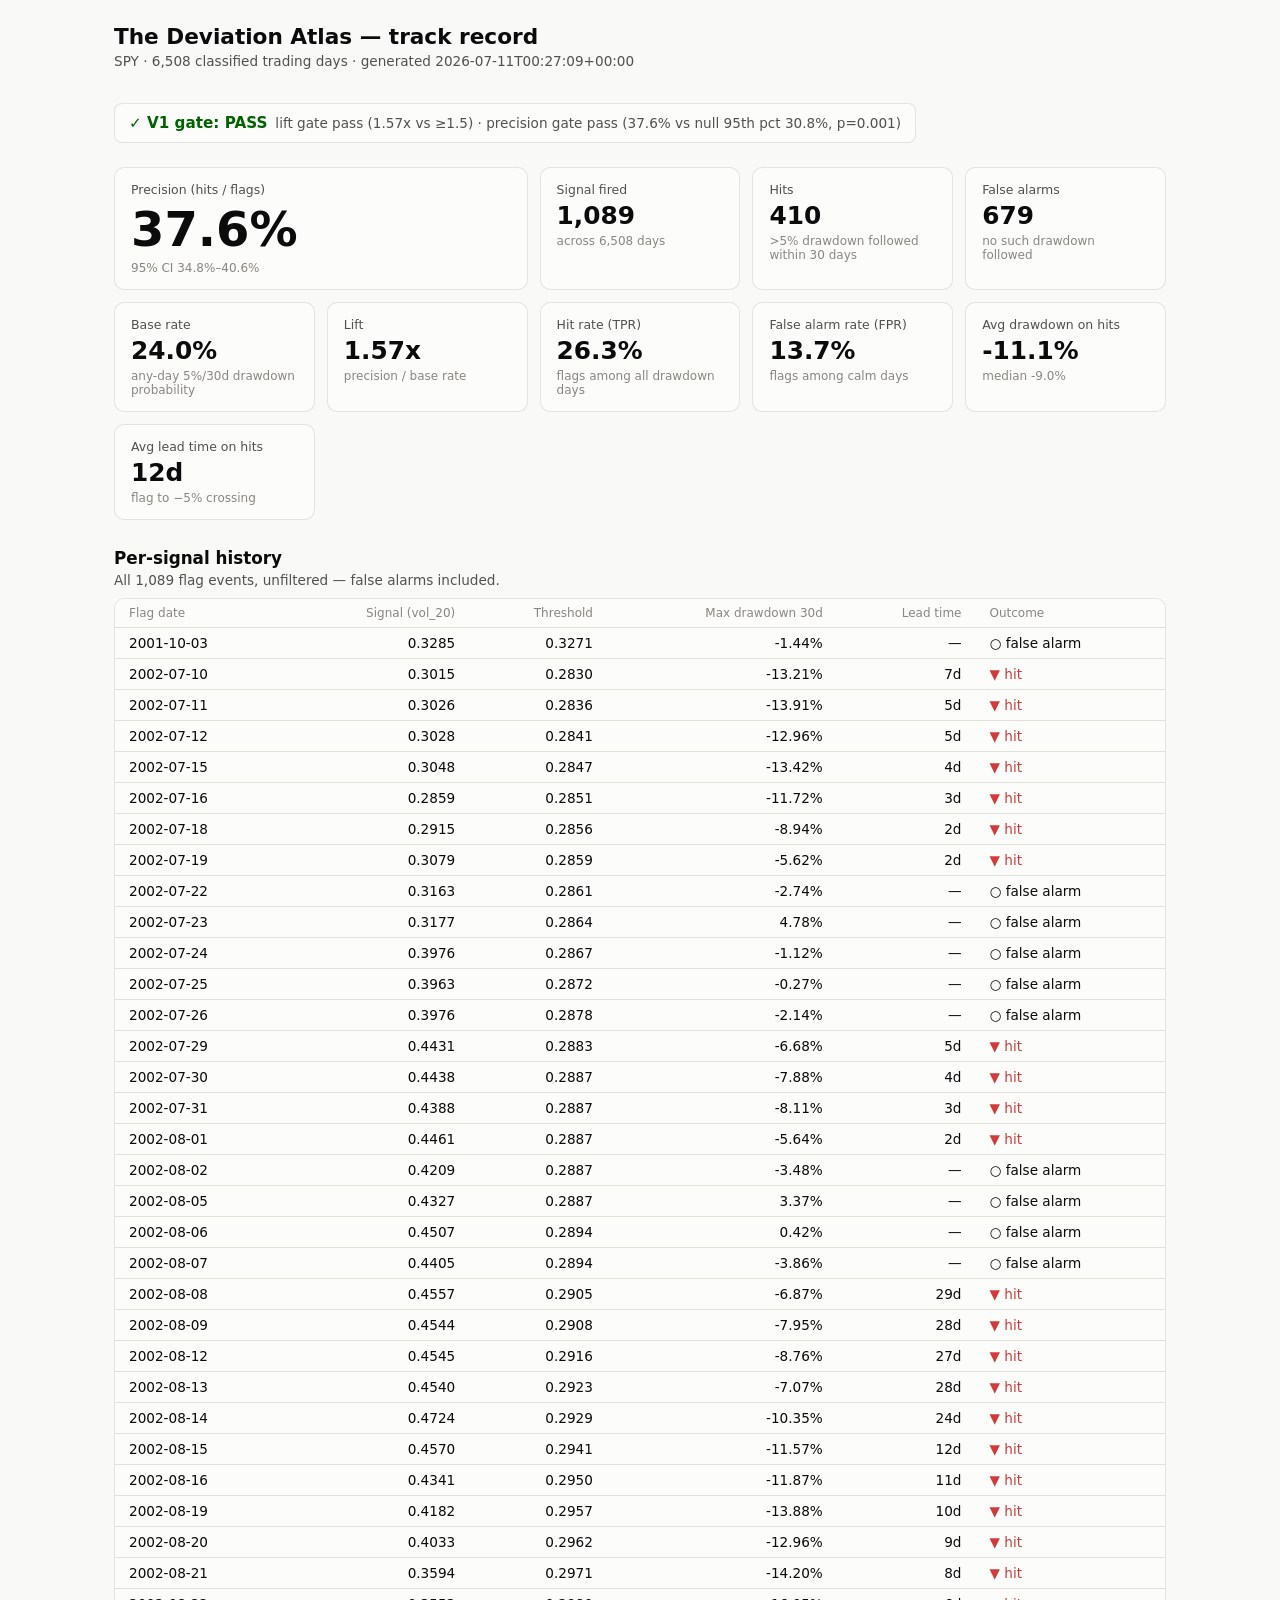
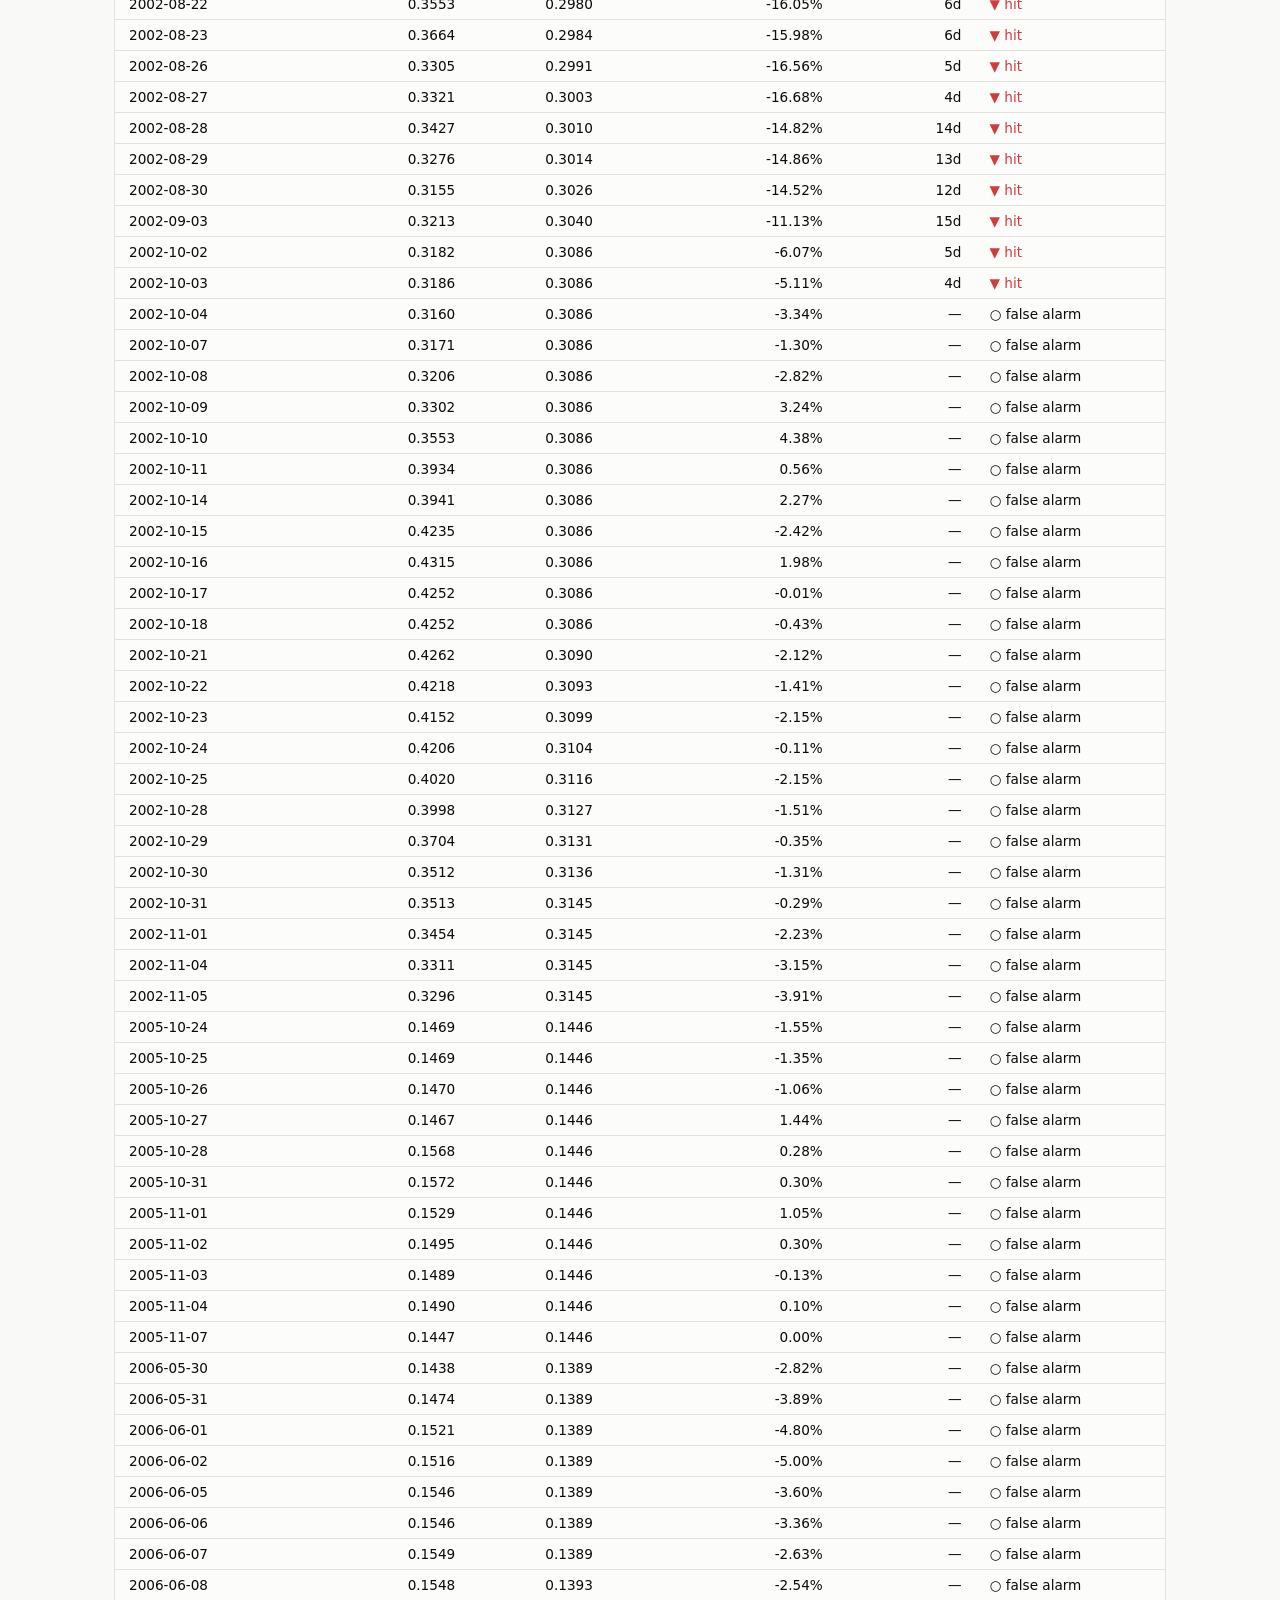
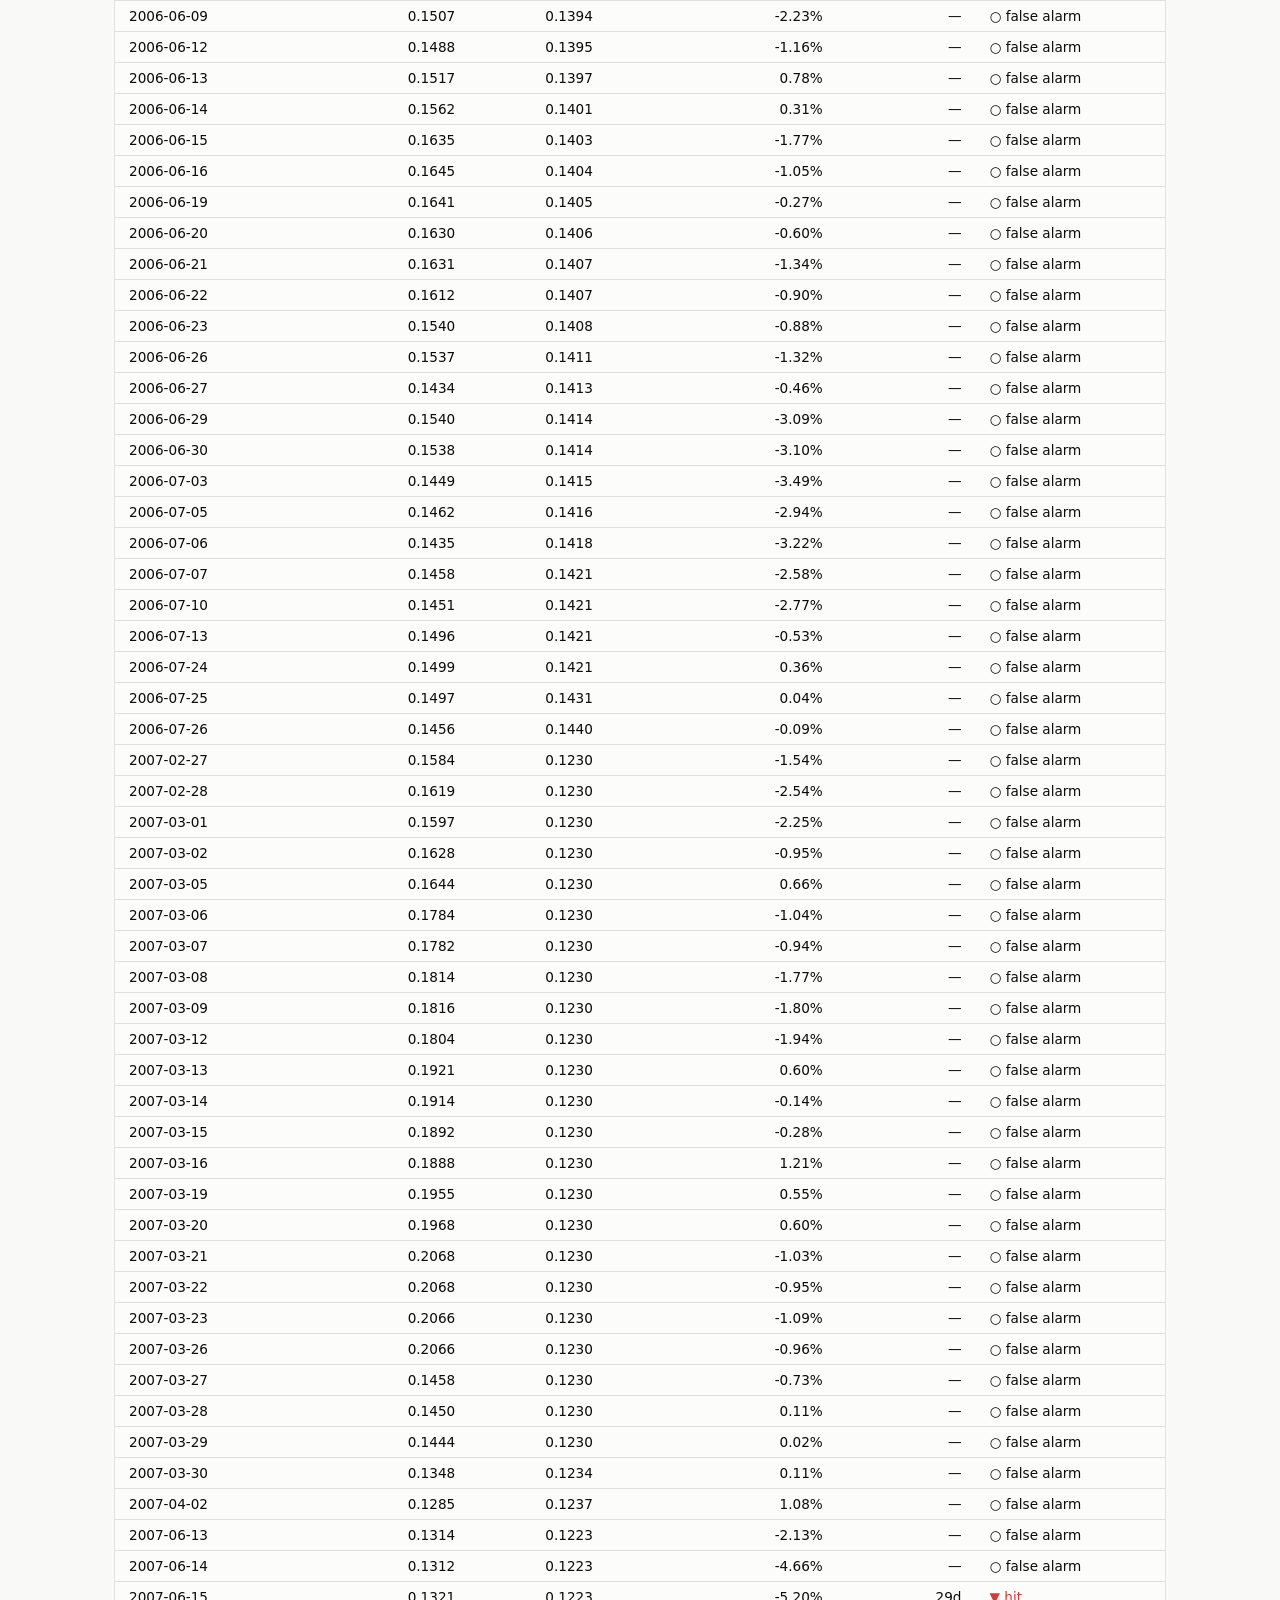
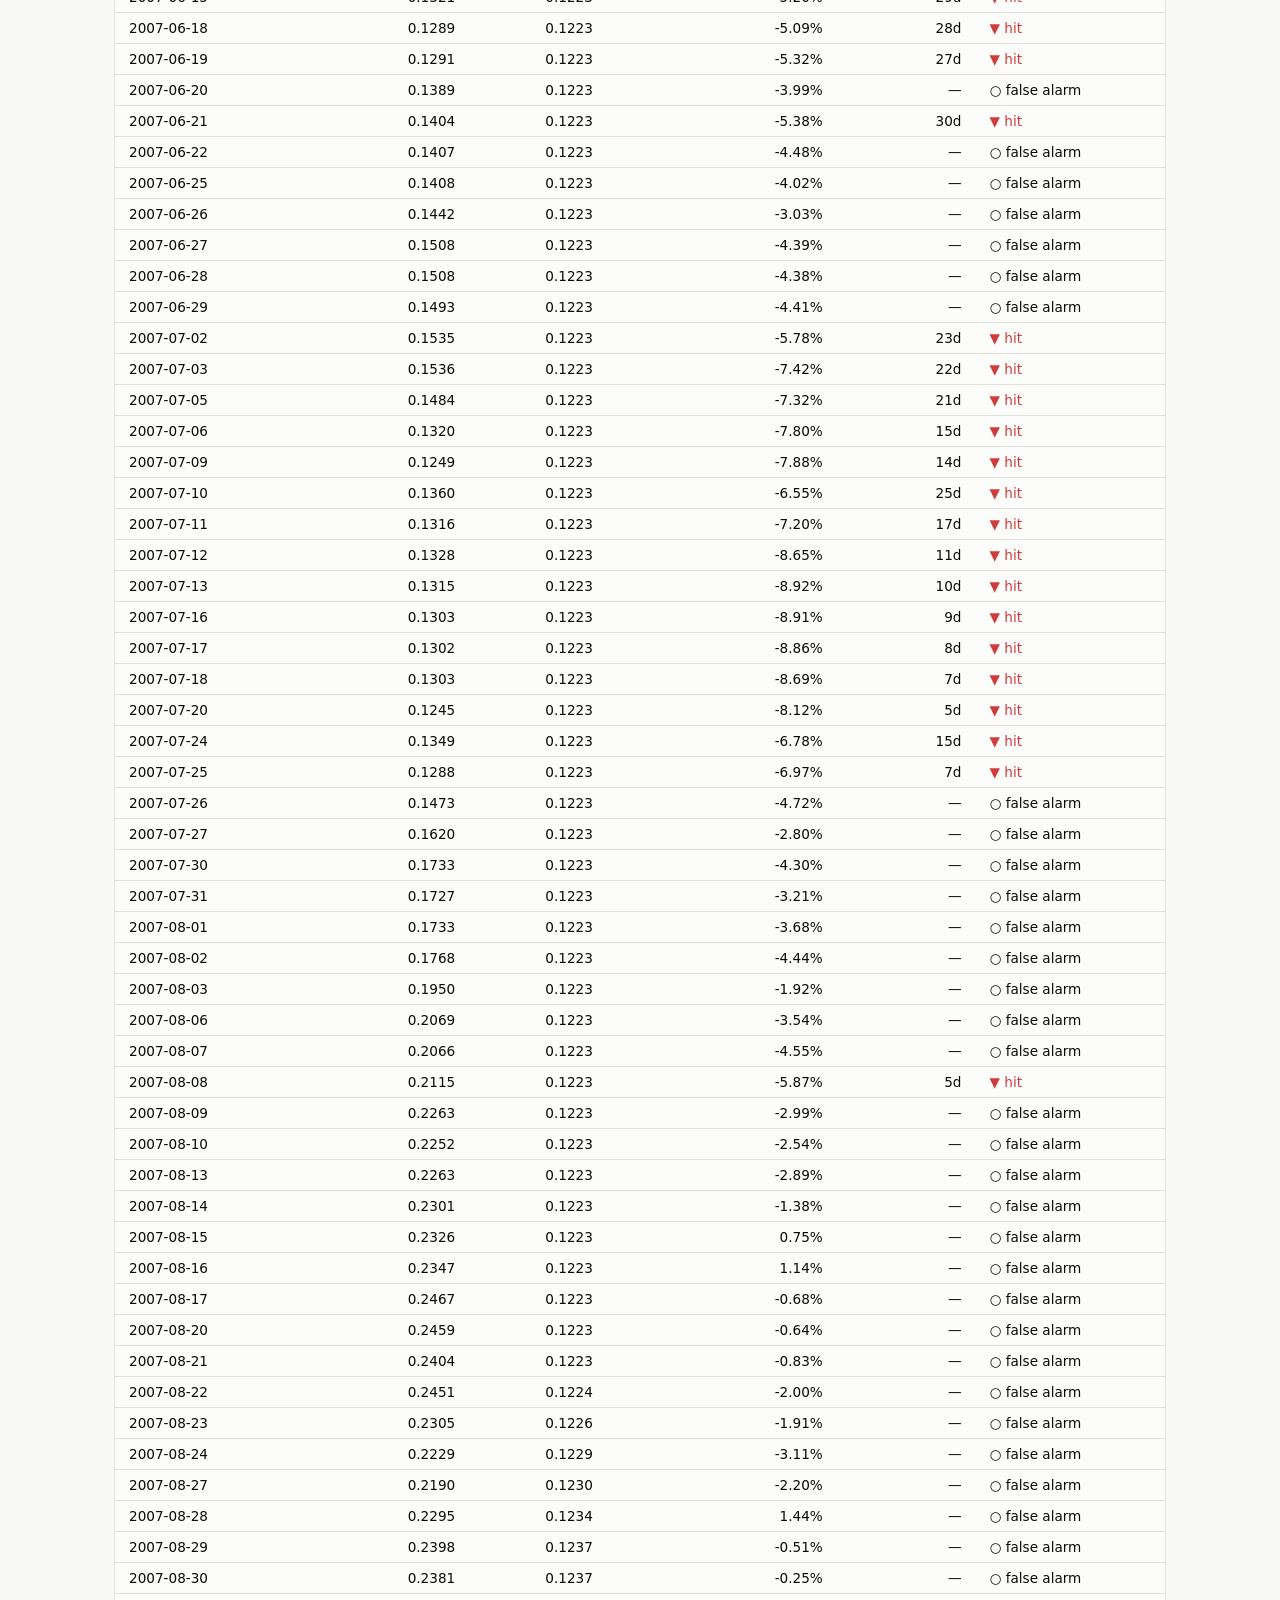
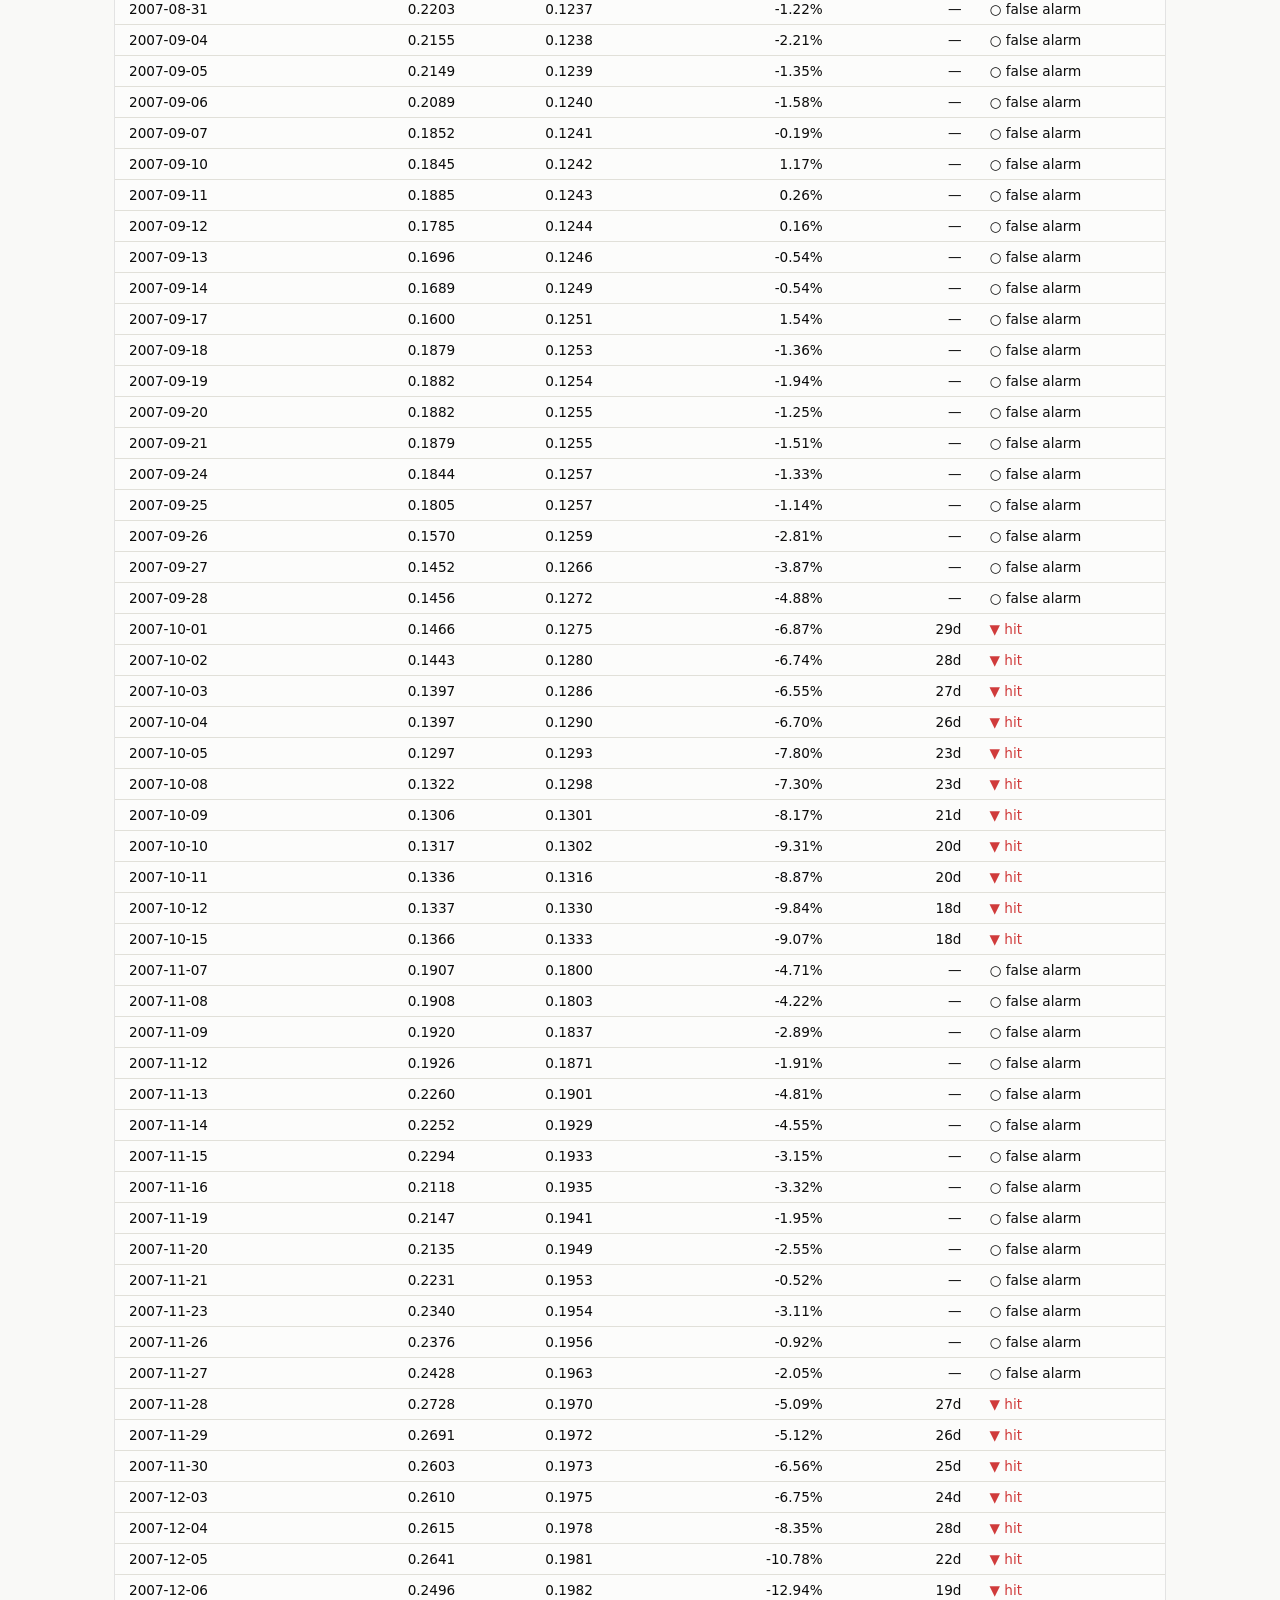
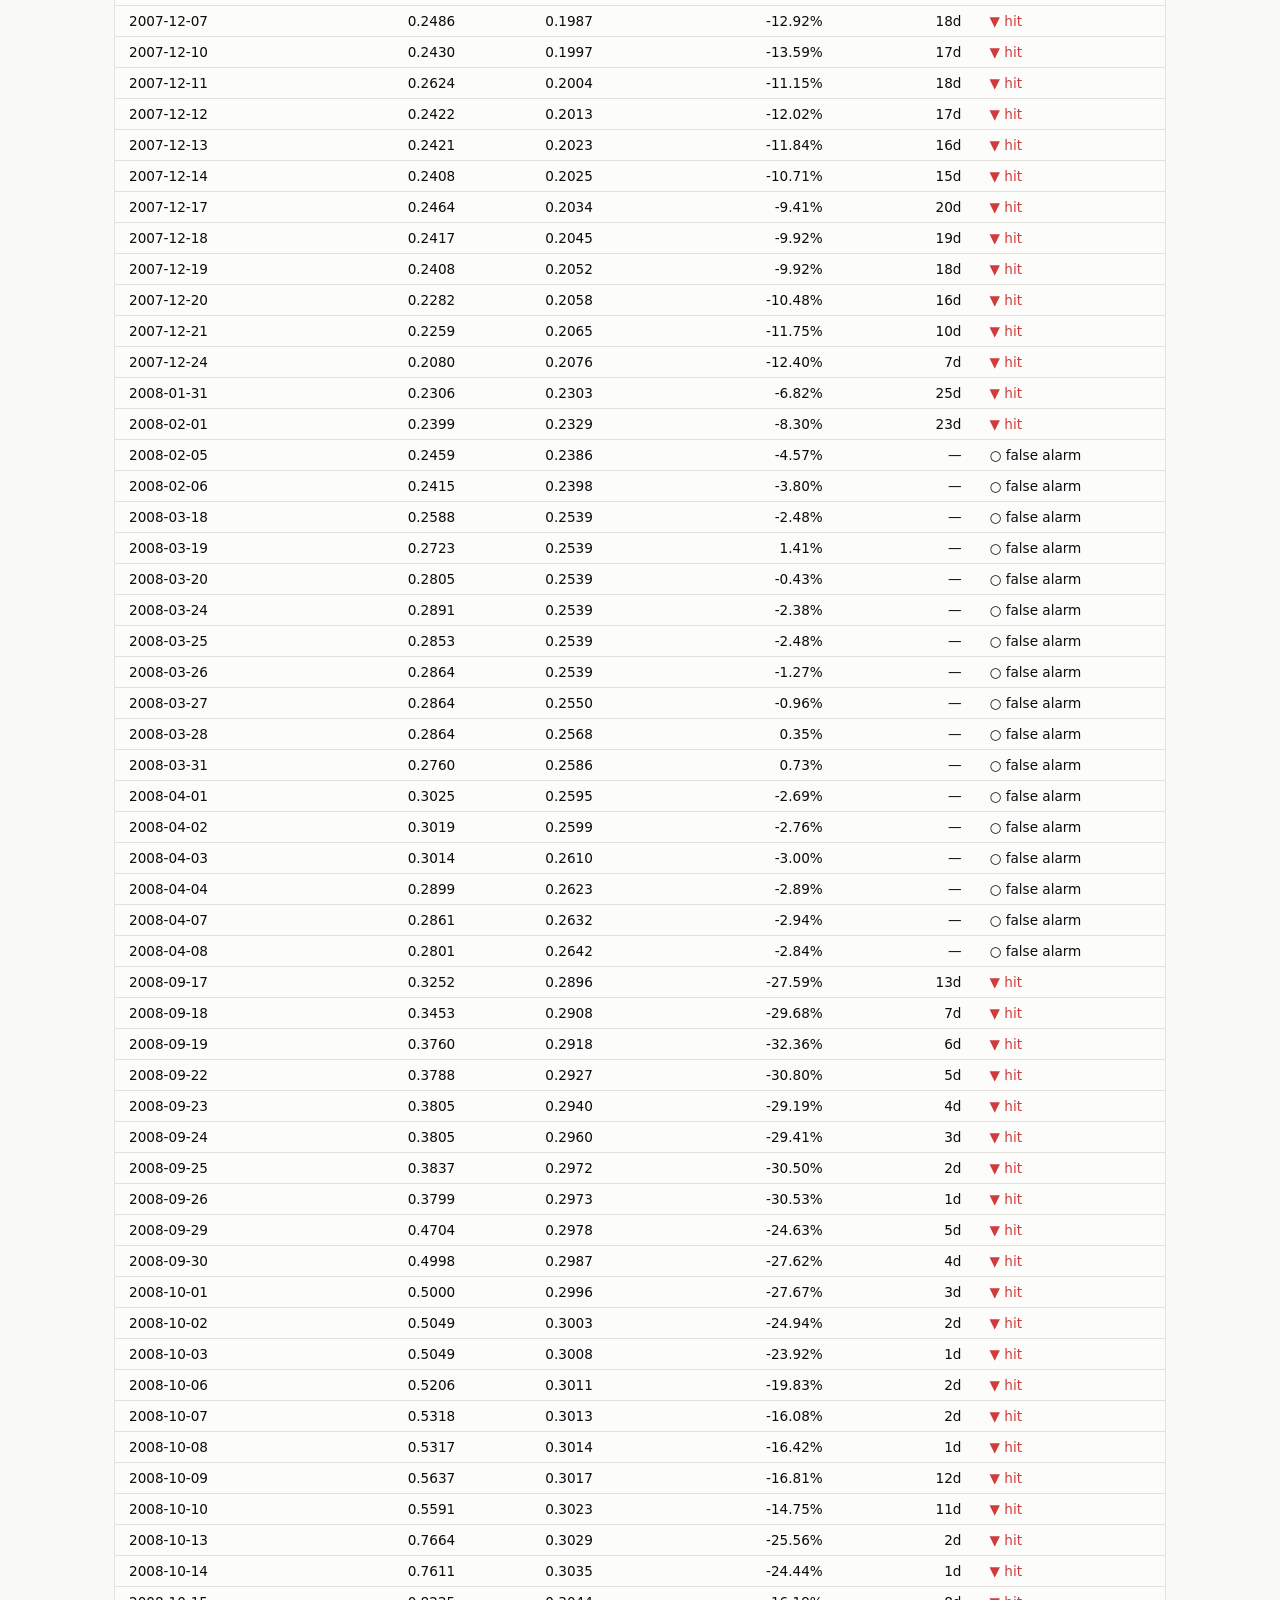
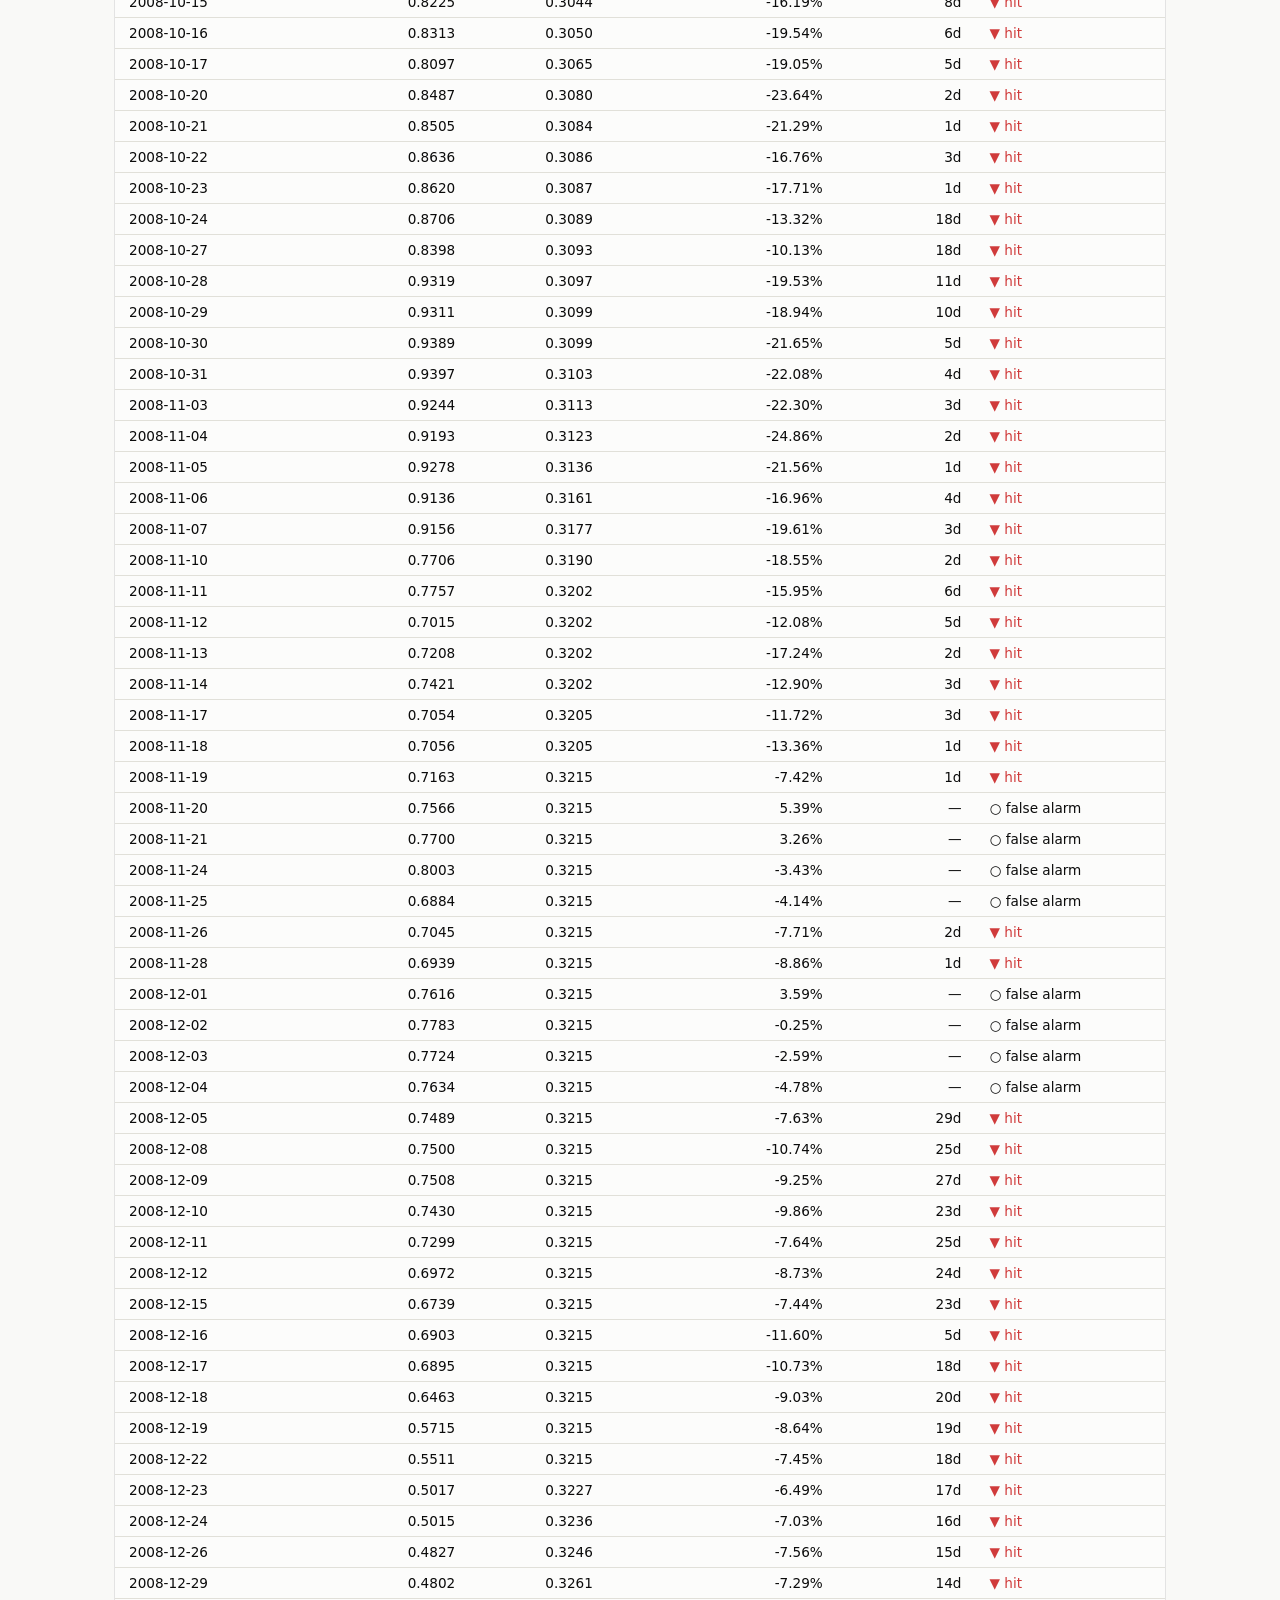
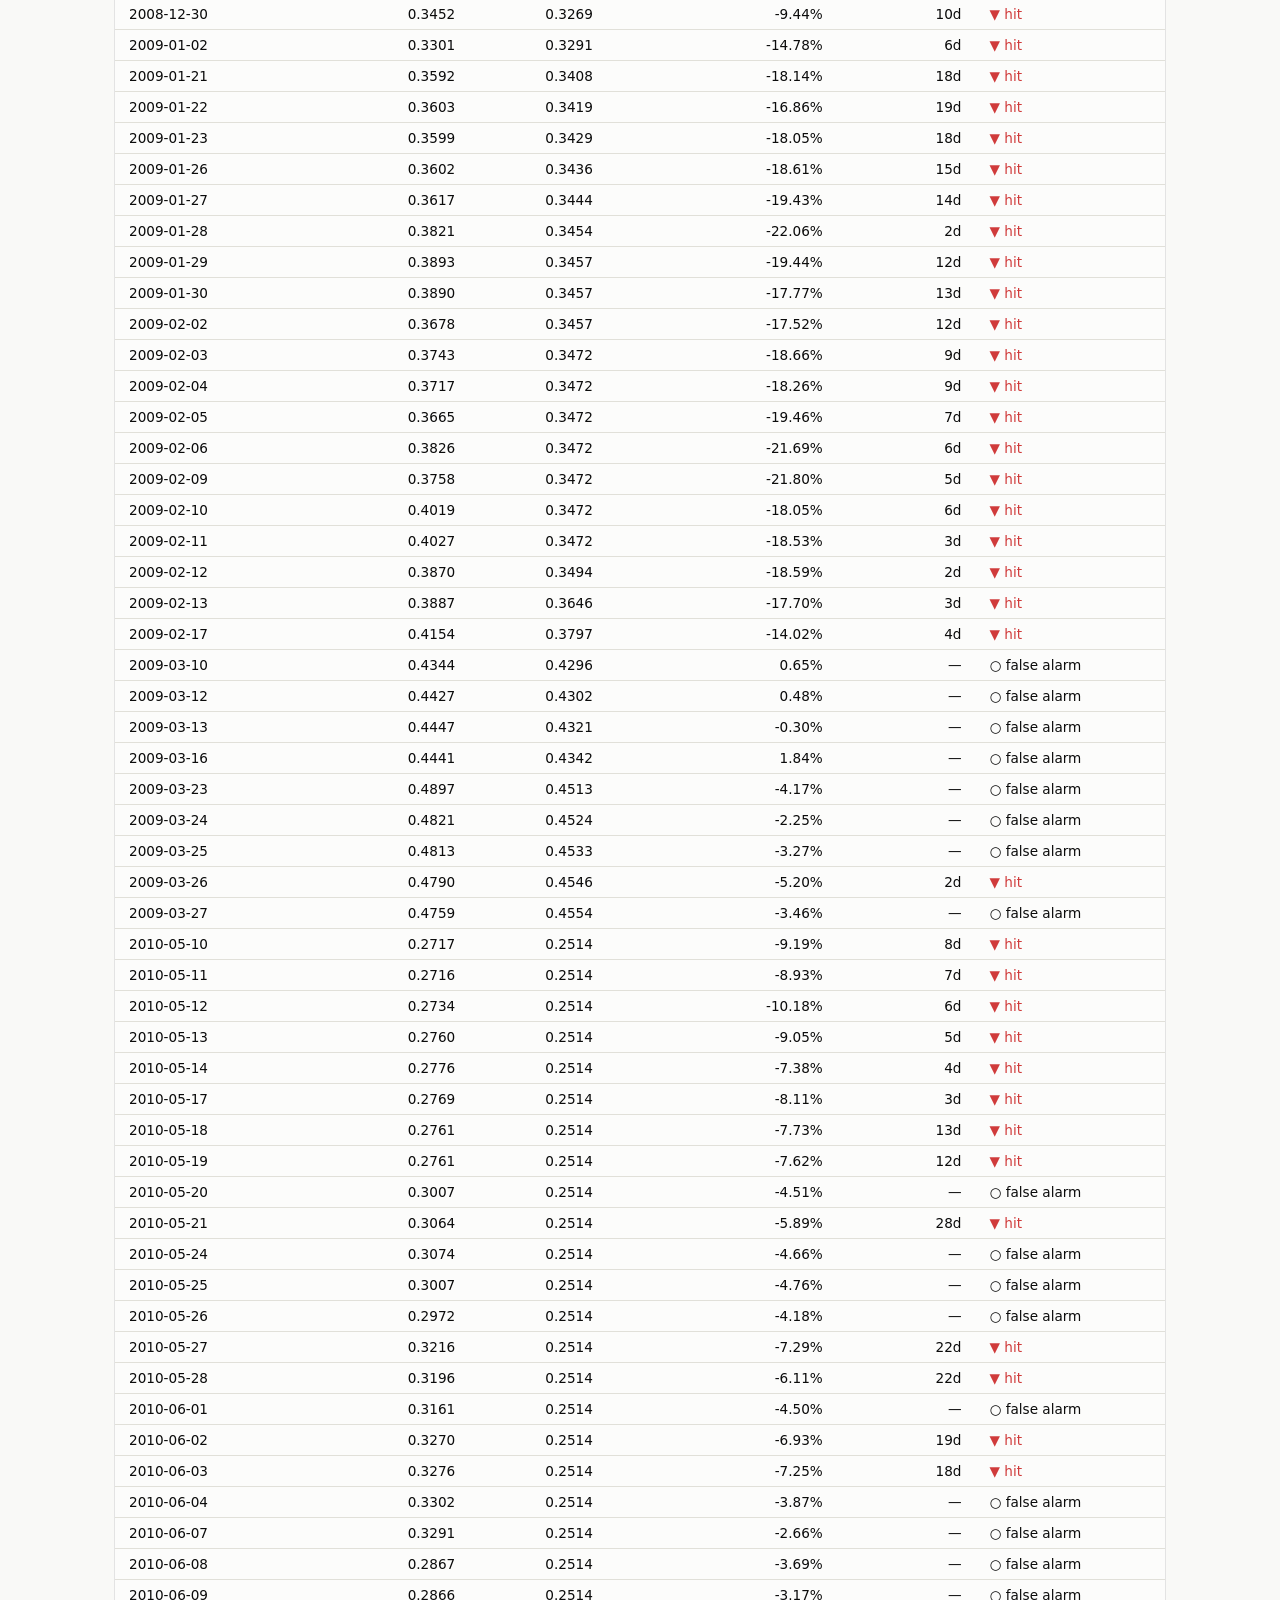
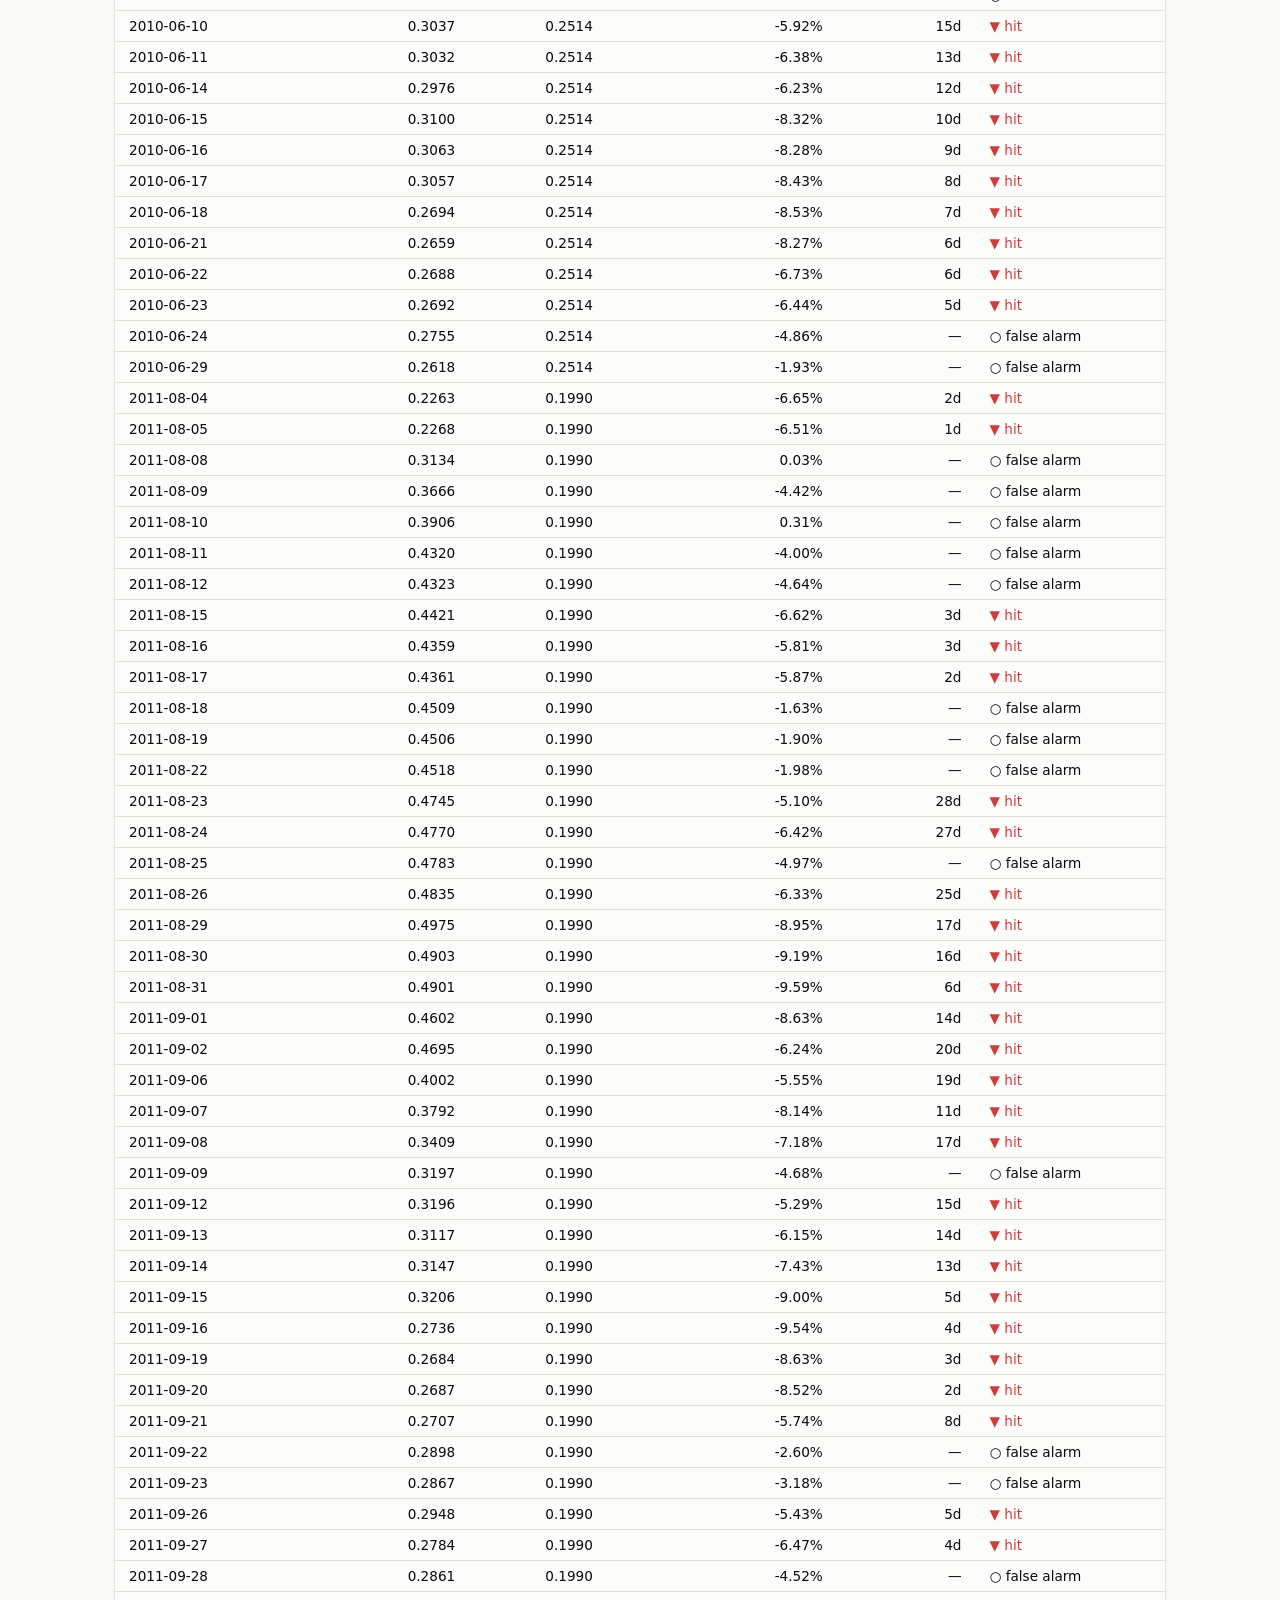
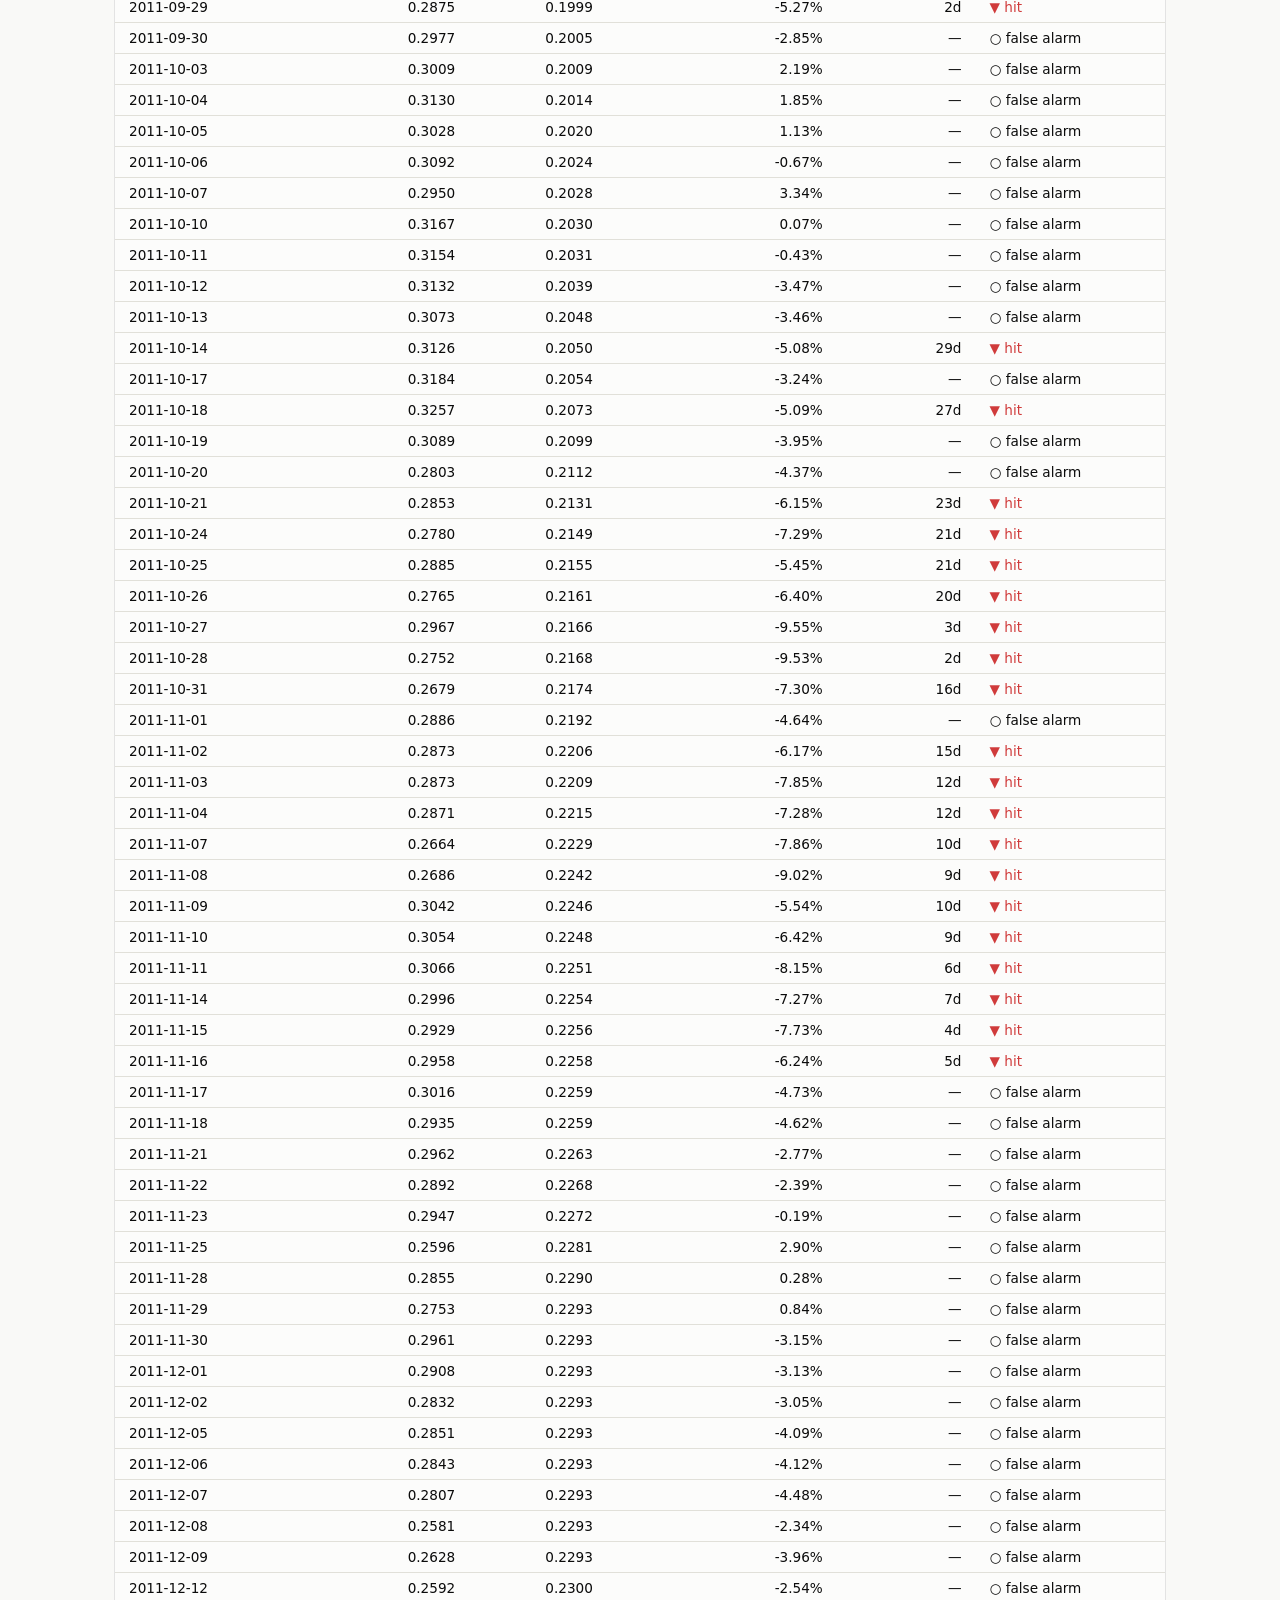
==== dashboard/index.html @ 327514b8 "Integrate Deviation Atlas pipeline, decisions, and track-record dashboard - data_loader.py: yfinance" ====
<!DOCTYPE html>
<html lang="en">
<head>
<meta charset="utf-8">
<meta name="viewport" content="width=device-width, initial-scale=1">
<title>The Deviation Atlas — Track Record</title>
<style>
  /* Role tokens (reference palette; swap for brand values in one place) */
  :root {
    --page:           #f9f9f7;
    --surface-1:      #fcfcfb;
    --text-primary:   #0b0b0b;
    --text-secondary: #52514e;
    --text-muted:     #898781;
    --hairline:       #e1e0d9;
    --border:         rgba(11,11,11,0.10);
    --status-good:    #0ca30c;
    --status-good-text: #006300;
    --status-critical:#d03b3b;
  }
  @media (prefers-color-scheme: dark) {
    :root {
      --page:           #0d0d0d;
      --surface-1:      #1a1a19;
      --text-primary:   #ffffff;
      --text-secondary: #c3c2b7;
      --text-muted:     #898781;
      --hairline:       #2c2c2a;
      --border:         rgba(255,255,255,0.10);
      --status-good:    #0ca30c;
      --status-good-text: #0ca30c;
      --status-critical:#d03b3b;
    }
  }
  * { box-sizing: border-box; margin: 0; }
  body {
    background: var(--page);
    color: var(--text-primary);
    font-family: system-ui, -apple-system, "Segoe UI", sans-serif;
    padding: 24px;
    max-width: 1100px;
    margin: 0 auto;
  }
  header { margin-bottom: 20px; }
  h1 { font-size: 1.35rem; font-weight: 650; }
  .sub { color: var(--text-secondary); font-size: 0.85rem; margin-top: 4px; }

  /* Verdict banner — icon + label, never color alone */
  .verdict {
    display: inline-flex; align-items: center; gap: 8px;
    border: 1px solid var(--border); border-radius: 8px;
    background: var(--surface-1);
    padding: 10px 14px; margin: 14px 0 6px;
    font-weight: 600; font-size: 0.95rem;
  }
  .verdict .detail { font-weight: 400; color: var(--text-secondary); font-size: 0.85rem; }
  .pass { color: var(--status-good-text); }
  .fail { color: var(--status-critical); }

  /* Stat tiles */
  .tiles {
    display: grid;
    grid-template-columns: repeat(auto-fill, minmax(180px, 1fr));
    gap: 12px; margin: 18px 0 28px;
  }
  .tile {
    background: var(--surface-1);
    border: 1px solid var(--border);
    border-radius: 10px;
    padding: 14px 16px;
  }
  .tile .label { color: var(--text-secondary); font-size: 0.78rem; }
  .tile .value { font-size: 1.55rem; font-weight: 600; margin-top: 4px; }
  .tile .note  { color: var(--text-muted); font-size: 0.75rem; margin-top: 4px; }
  .tile.hero .value { font-size: 3rem; }
  .tile.hero { grid-column: span 2; }

  /* History table */
  h2 { font-size: 1.05rem; margin-bottom: 4px; }
  .tablewrap {
    background: var(--surface-1);
    border: 1px solid var(--border);
    border-radius: 10px;
    overflow-x: auto; margin-top: 10px;
  }
  table { border-collapse: collapse; width: 100%; font-size: 0.85rem; }
  th, td { text-align: right; padding: 7px 14px; white-space: nowrap; }
  th:first-child, td:first-child, th:last-child, td:last-child { text-align: left; }
  th {
    color: var(--text-muted); font-weight: 500; font-size: 0.75rem;
    border-bottom: 1px solid var(--hairline);
    position: sticky; top: 0; background: var(--surface-1);
  }
  td { border-bottom: 1px solid var(--hairline); font-variant-numeric: tabular-nums; }
  tr:last-child td { border-bottom: none; }
  .outcome { display: inline-flex; align-items: center; gap: 6px; }
  .err {
    background: var(--surface-1); border: 1px solid var(--border);
    border-radius: 10px; padding: 16px; color: var(--status-critical);
  }
  code { font-size: 0.85em; }
</style>
</head>
<body>
<header>
  <h1>The Deviation Atlas — track record</h1>
  <div class="sub" id="meta">Loading dashboard_data.json…</div>
</header>
<main id="app"></main>

<script>
"use strict";
/* Display layer ONLY — every number below is pre-computed by Python
   (metrics.py / null_gate.py via export_dashboard_data.py). This file
   formats and renders; it never derives a metric. */

const pct  = (x, d = 1) => x == null ? "—" : (x * 100).toFixed(d) + "%";
const num  = x => x == null ? "—" : x.toLocaleString("en-US");
const fx   = (x, d = 2) => x == null ? "—" : x.toFixed(d);
const days = x => x == null ? "—" : `${(+x).toFixed(0)}d`;
const esc  = s => String(s).replace(/[&<>"']/g, c => `&#${c.charCodeAt(0)};`);

function tile(label, value, note, hero = false) {
  return `<div class="tile${hero ? " hero" : ""}">
    <div class="label">${esc(label)}</div>
    <div class="value">${value}</div>
    ${note ? `<div class="note">${esc(note)}</div>` : ""}
  </div>`;
}

function verdictBanner(g) {
  const ok = g.v1_pass;
  return `<div class="verdict">
    <span class="${ok ? "pass" : "fail"}">${ok ? "✓ V1 gate: PASS" : "✕ V1 gate: FAIL"}</span>
    <span class="detail">
      lift gate ${g.lift_gate_pass ? "pass" : "fail"} (${fx(g.real_lift)}x vs ≥1.5) ·
      precision gate ${g.precision_gate_pass ? "pass" : "fail"}
      (${pct(g.real_precision)} vs null 95th pct ${pct(g.null_p95)}, p=${fx(g.p_value, 3)})
    </span>
  </div>`;
}

function eventRow(e) {
  const hit = e.outcome === "hit";
  return `<tr>
    <td>${esc(e.flag_date)}</td>
    <td>${fx(e.signal_value, 4)}</td>
    <td>${fx(e.threshold, 4)}</td>
    <td>${pct(e.max_drawdown_30d, 2)}</td>
    <td>${e.lead_time == null ? "—" : days(e.lead_time)}</td>
    <td><span class="outcome ${hit ? "fail" : ""}">${hit ? "▼ hit" : "○ false alarm"}</span></td>
  </tr>`;
  /* "hit" wears the critical color: a hit means a real >5% drawdown followed. */
}

async function render() {
  const app = document.getElementById("app");
  let d;
  try {
    const r = await fetch("dashboard_data.json", { cache: "no-store" });
    if (!r.ok) throw new Error(`HTTP ${r.status}`);
    d = await r.json();
  } catch (err) {
    app.innerHTML = `<div class="err">Could not load <code>dashboard_data.json</code>
      (${esc(err.message)}). If opened as a file://, serve the folder instead:
      <code>python -m http.server</code> then open http://localhost:8000/dashboard/</div>`;
    return;
  }

  const h = d.headline, g = d.null_gate;
  document.getElementById("meta").textContent =
    `${d.ticker} · ${num(h.n_days)} classified trading days · generated ${d.generated_at}`;

  app.innerHTML = `
    ${verdictBanner(g)}
    <div class="tiles">
      ${tile("Precision (hits / flags)",
             `${pct(h.precision)}`,
             `95% CI ${pct(h.precision_ci_low)}–${pct(h.precision_ci_high)}`, true)}
      ${tile("Signal fired", num(h.total_flags), `across ${num(h.n_days)} days`)}
      ${tile("Hits", num(h.hit_count), ">5% drawdown followed within 30 days")}
      ${tile("False alarms", num(h.false_alarm_count), "no such drawdown followed")}
      ${tile("Base rate", pct(h.base_rate), "any-day 5%/30d drawdown probability")}
      ${tile("Lift", fx(h.lift) + "x", "precision / base rate")}
      ${tile("Hit rate (TPR)", pct(h.hit_rate_tpr), "flags among all drawdown days")}
      ${tile("False alarm rate (FPR)", pct(h.false_alarm_rate_fpr), "flags among calm days")}
      ${tile("Avg drawdown on hits", pct(h.avg_drawdown_on_hits),
             `median ${pct(h.median_drawdown_on_hits)}`)}
      ${tile("Avg lead time on hits", days(h.avg_lead_time_on_hits), "flag to −5% crossing")}
    </div>

    <h2>Per-signal history</h2>
    <div class="sub">All ${num(d.events.length)} flag events, unfiltered — false alarms included.</div>
    <div class="tablewrap"><table>
      <thead><tr>
        <th>Flag date</th><th>Signal (vol_20)</th><th>Threshold</th>
        <th>Max drawdown 30d</th><th>Lead time</th><th>Outcome</th>
      </tr></thead>
      <tbody>${d.events.map(eventRow).join("")}</tbody>
    </table></div>`;
}
render();
</script>
</body>
</html>
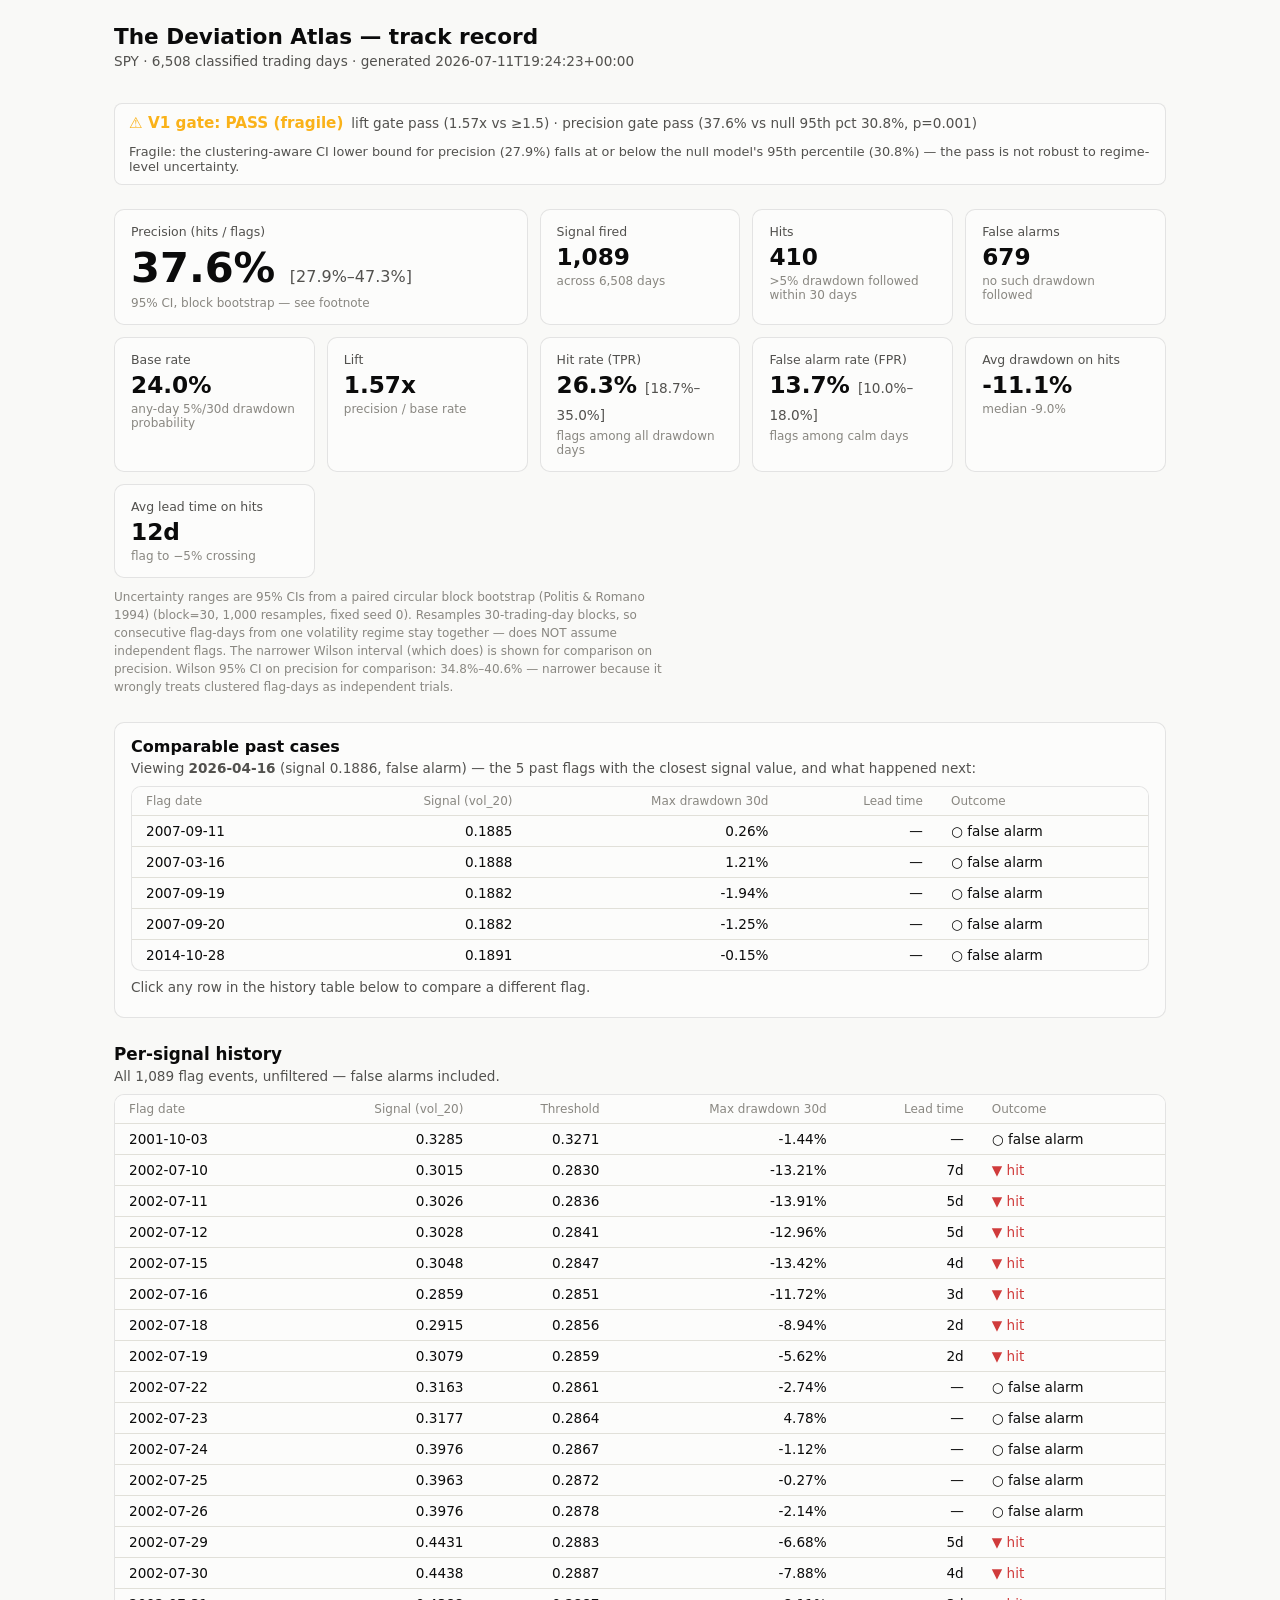
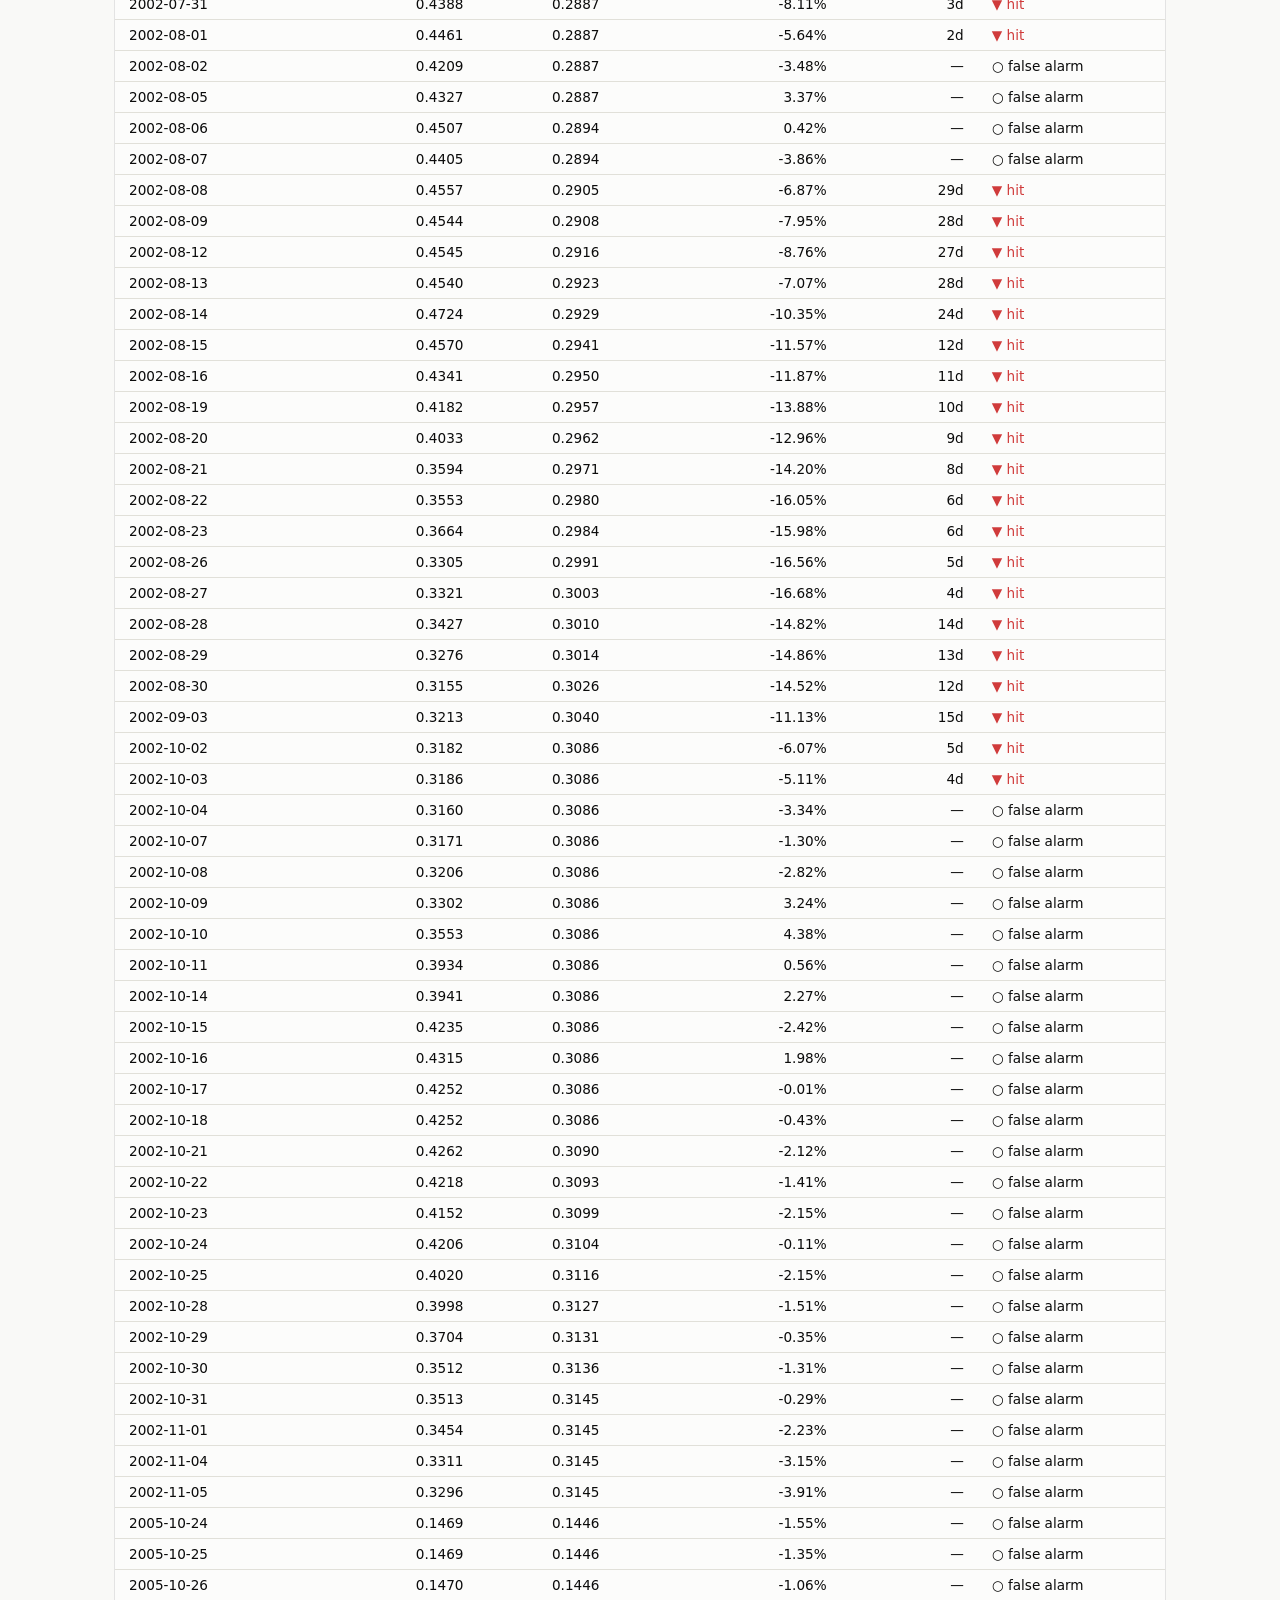
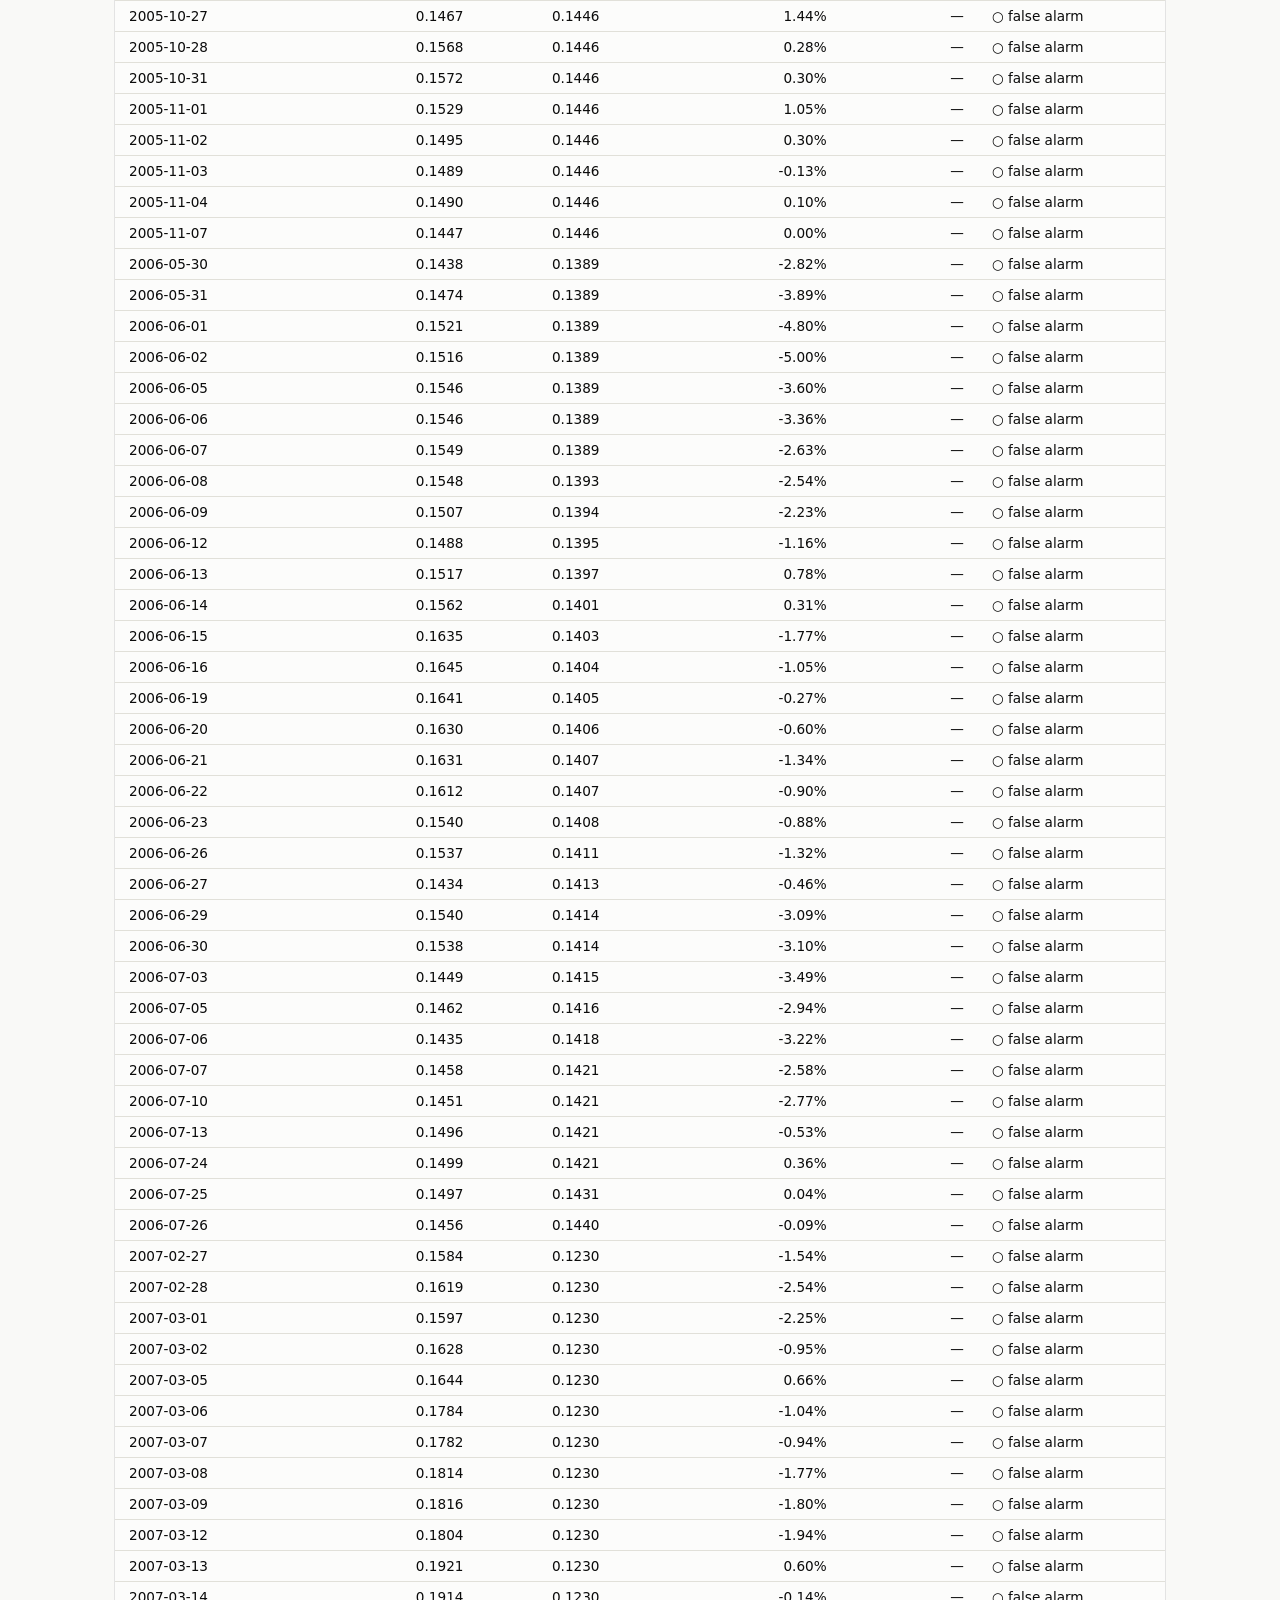
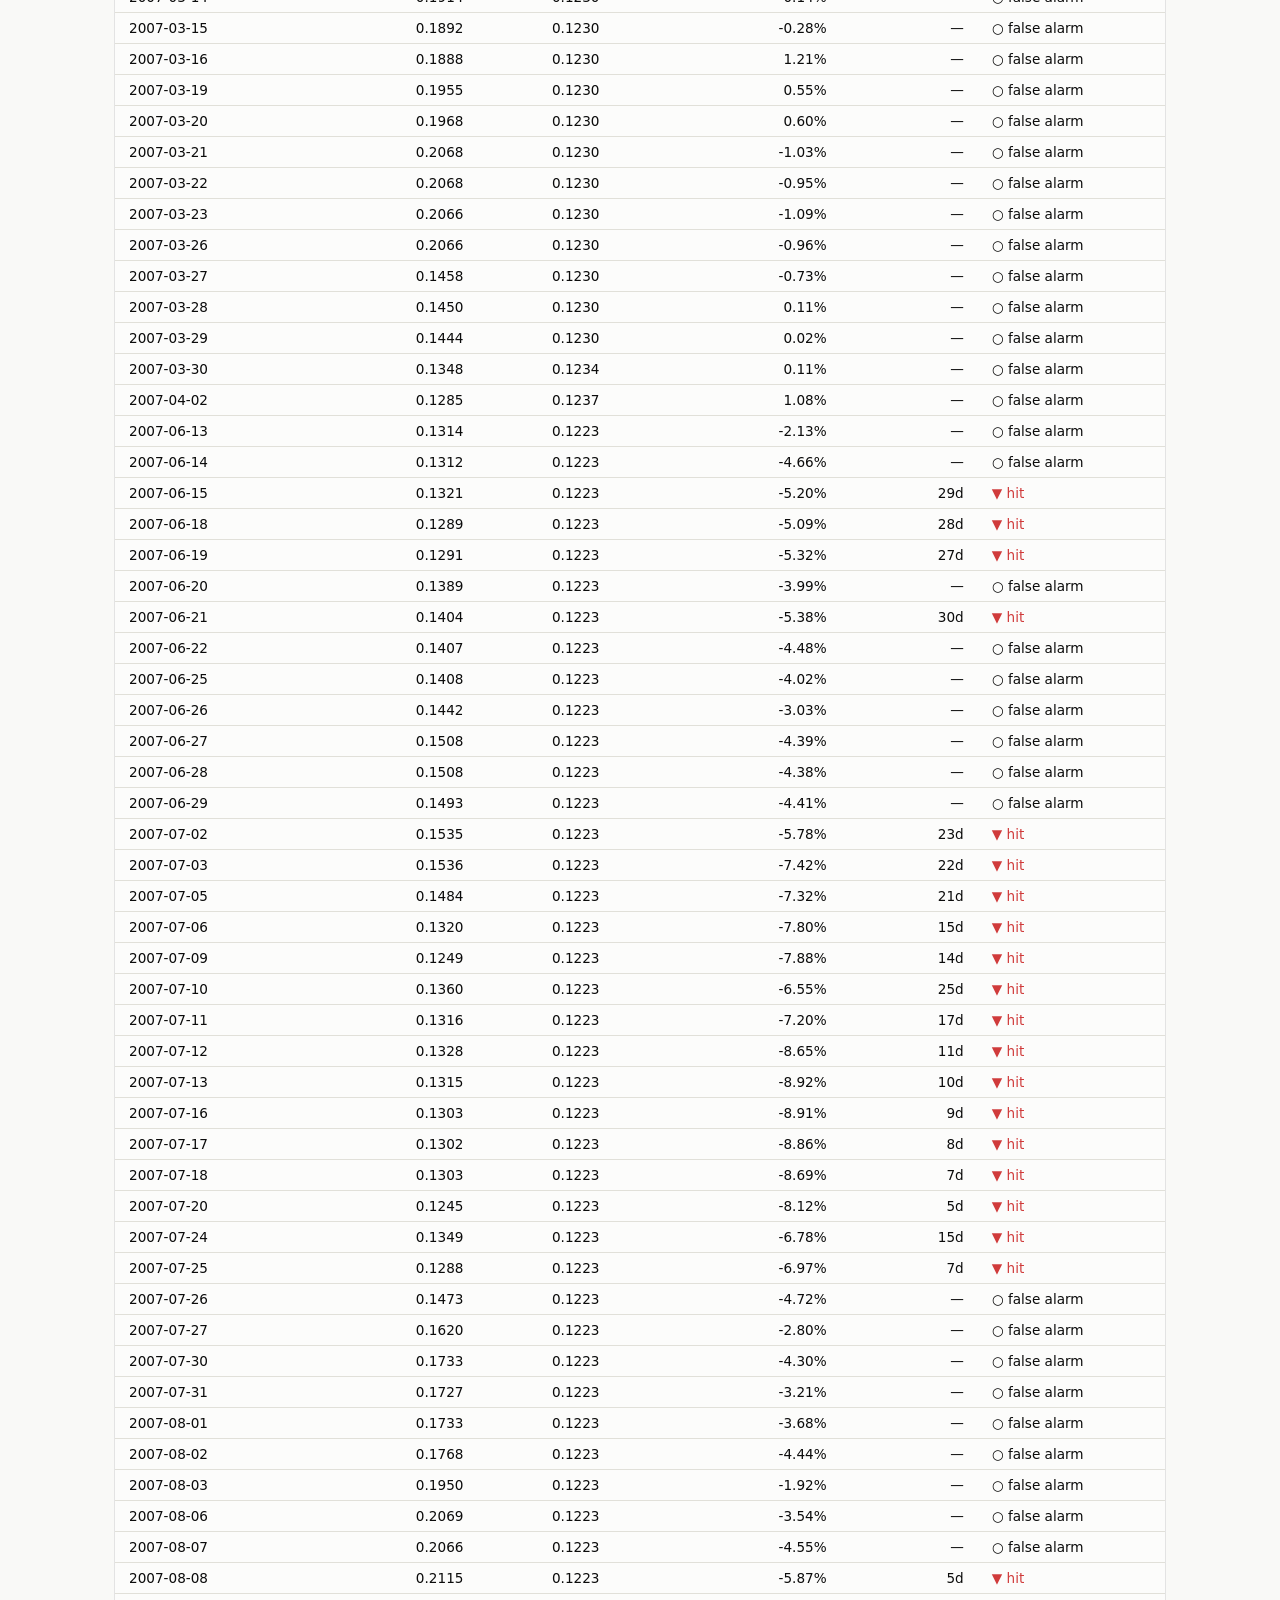
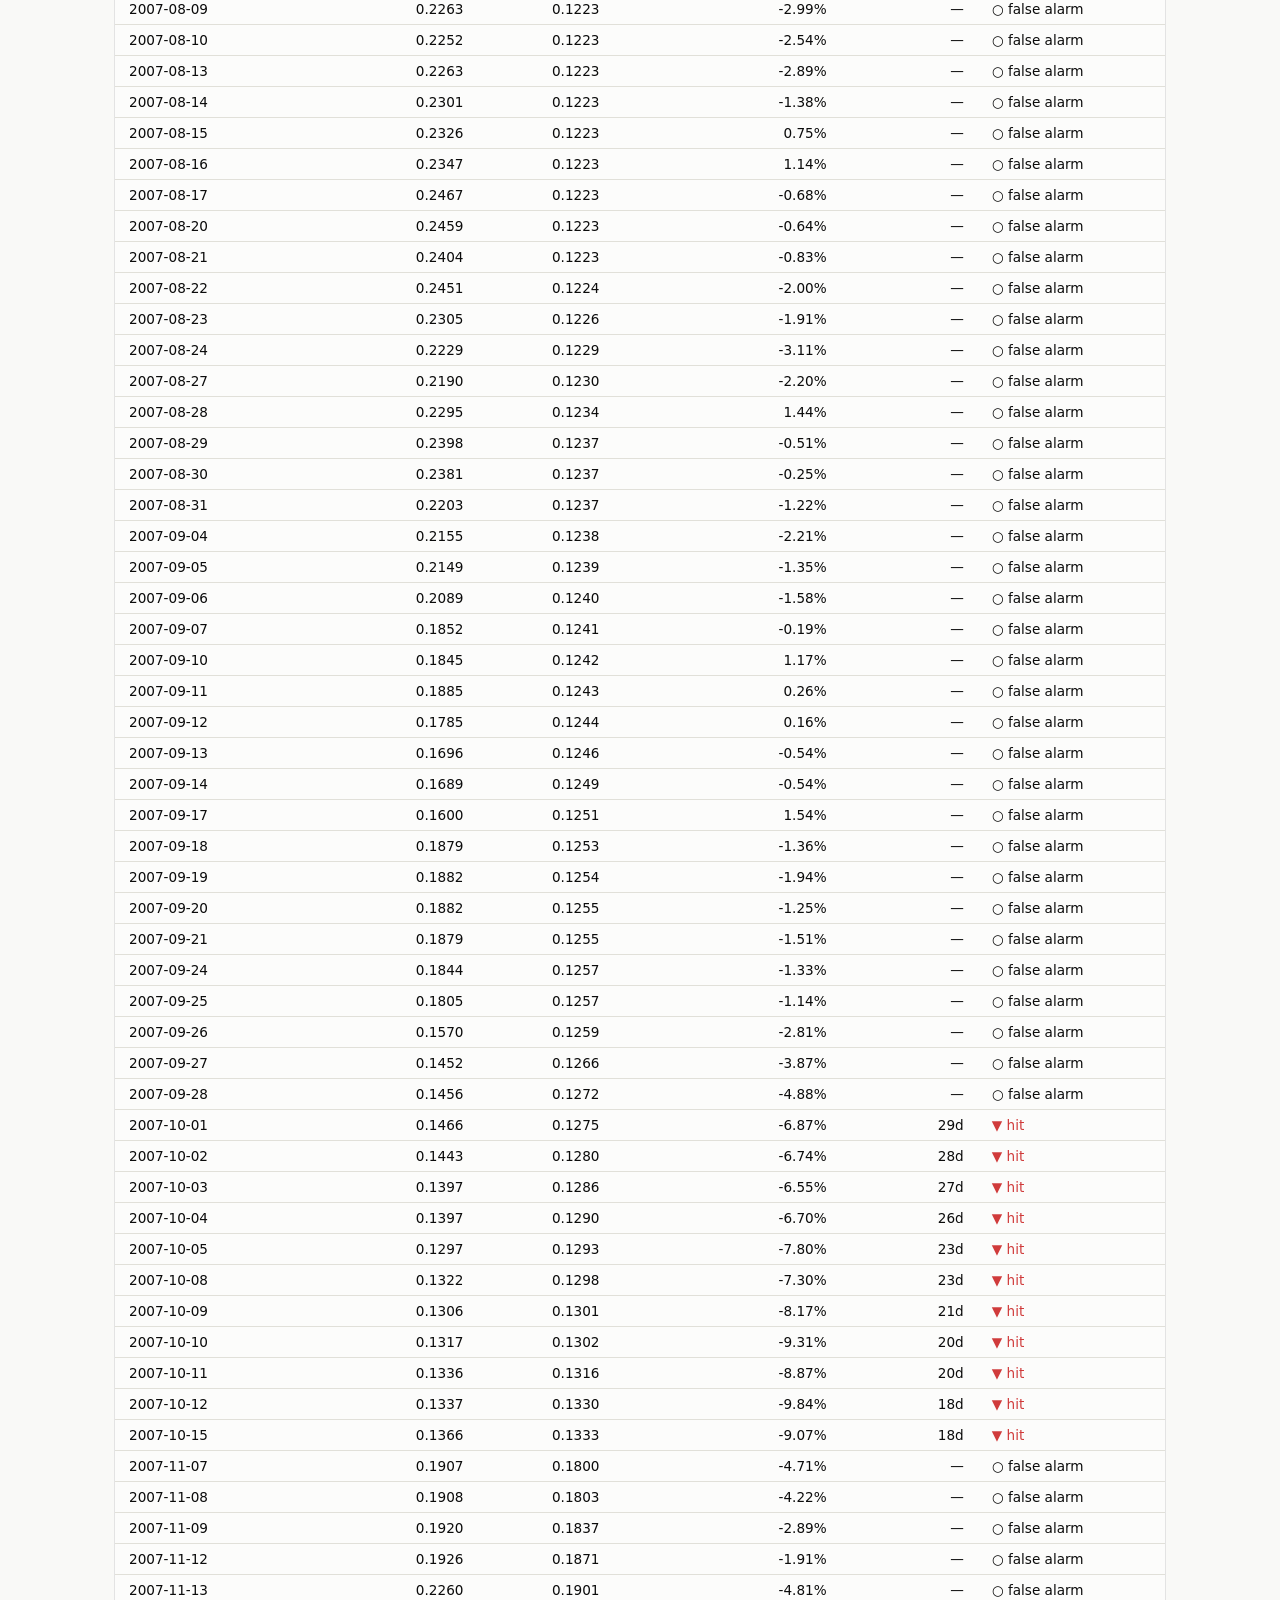
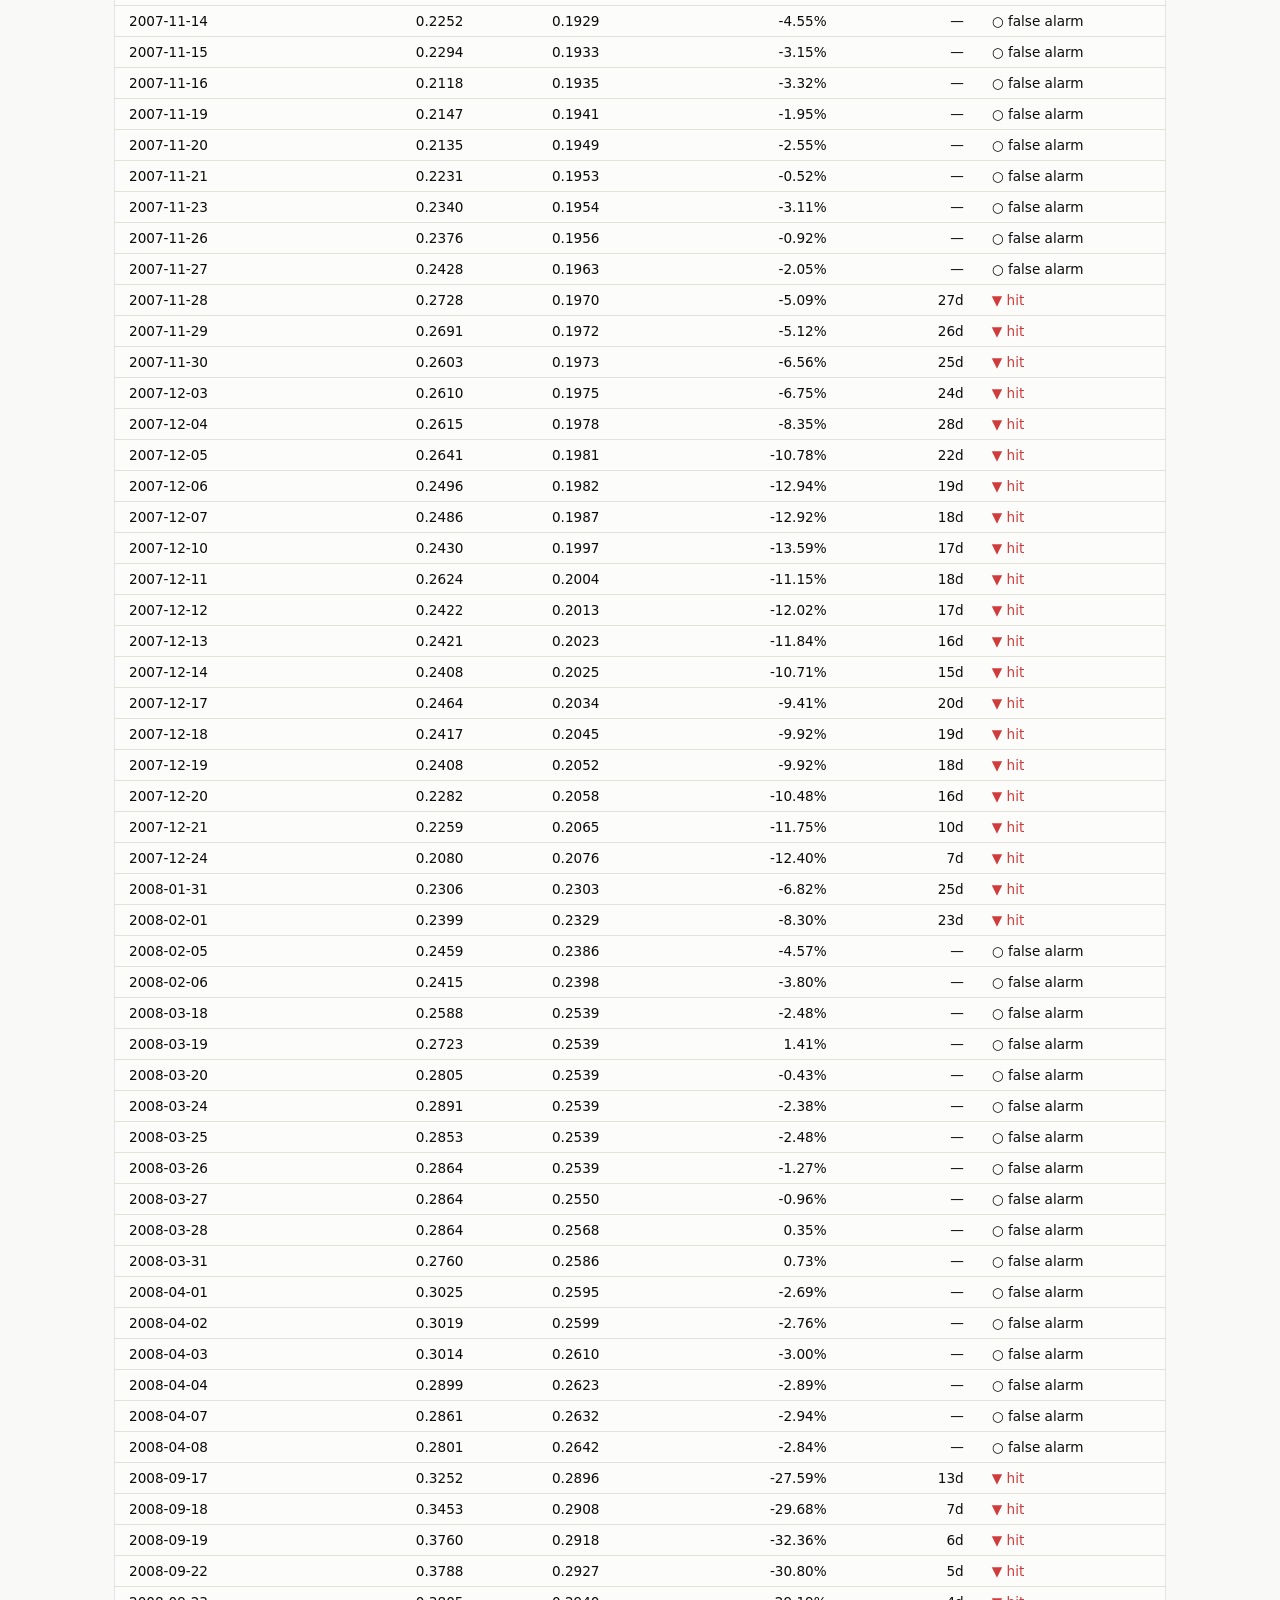
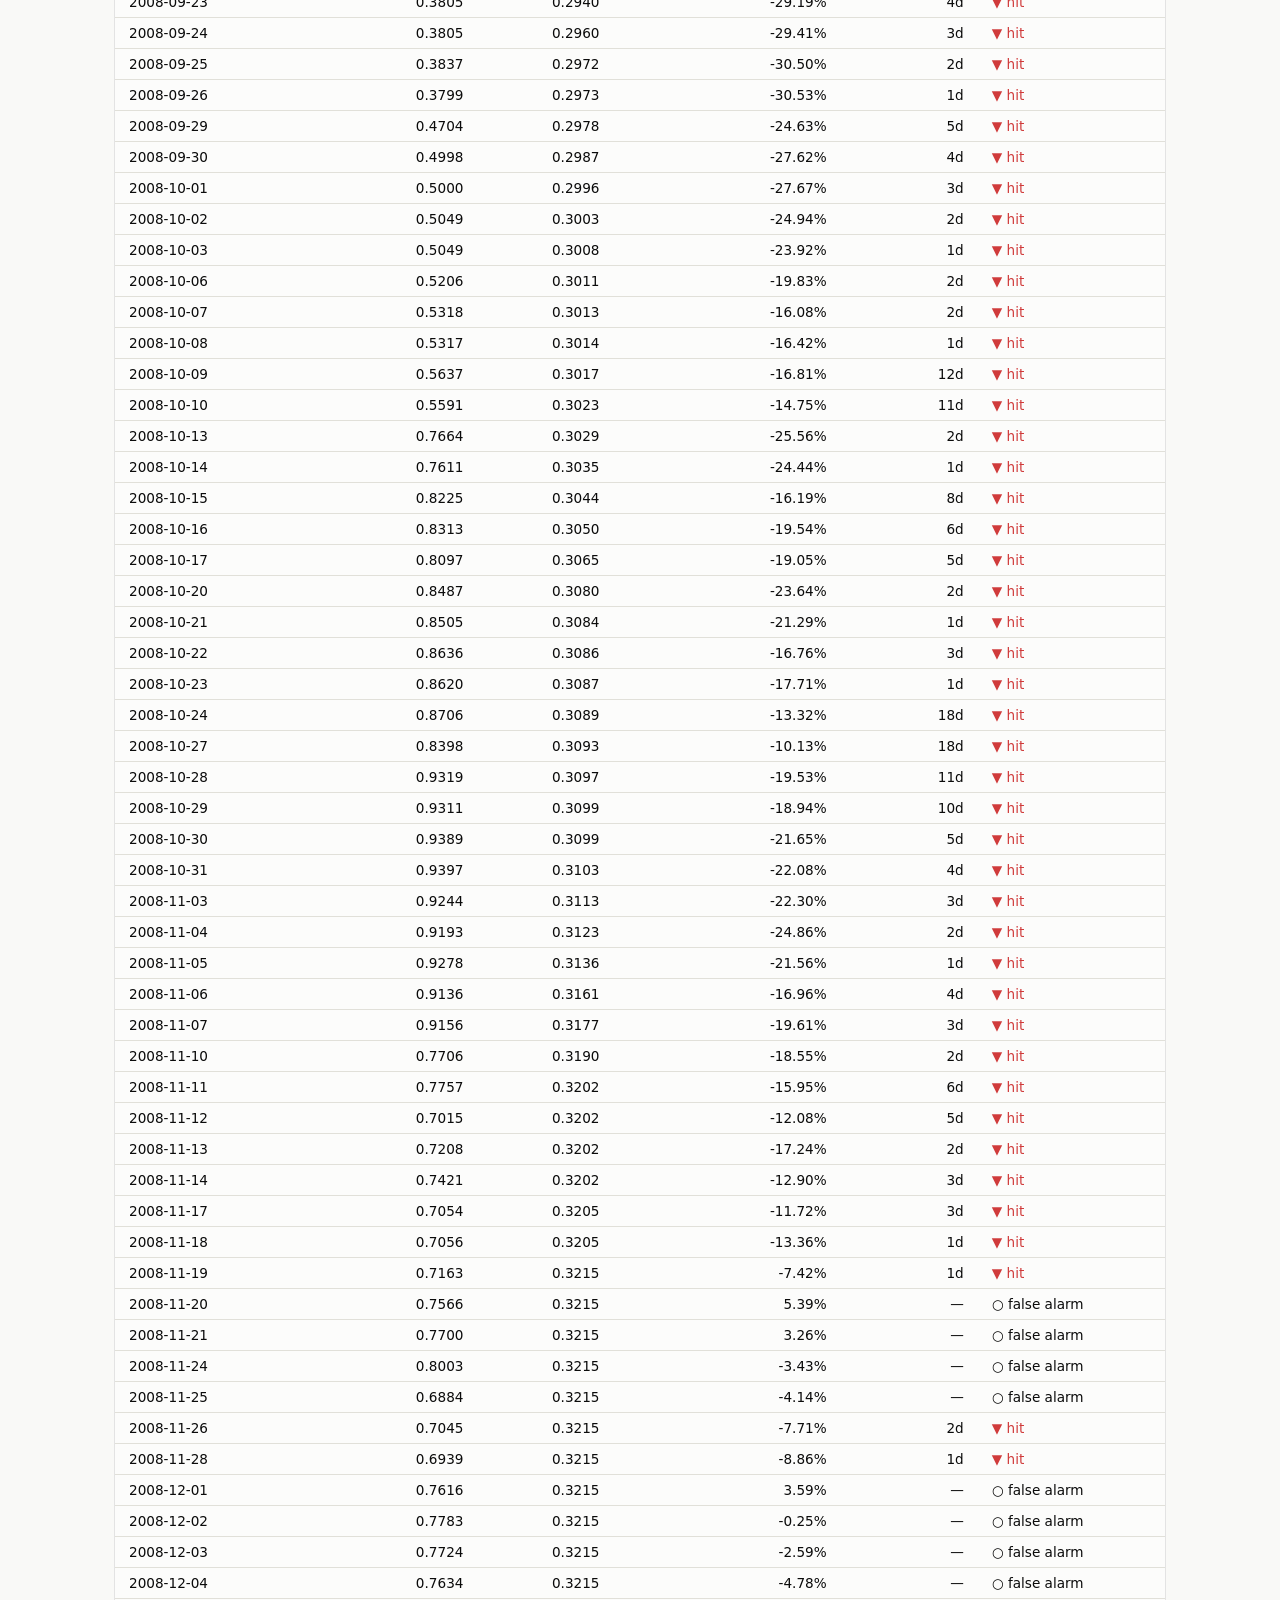
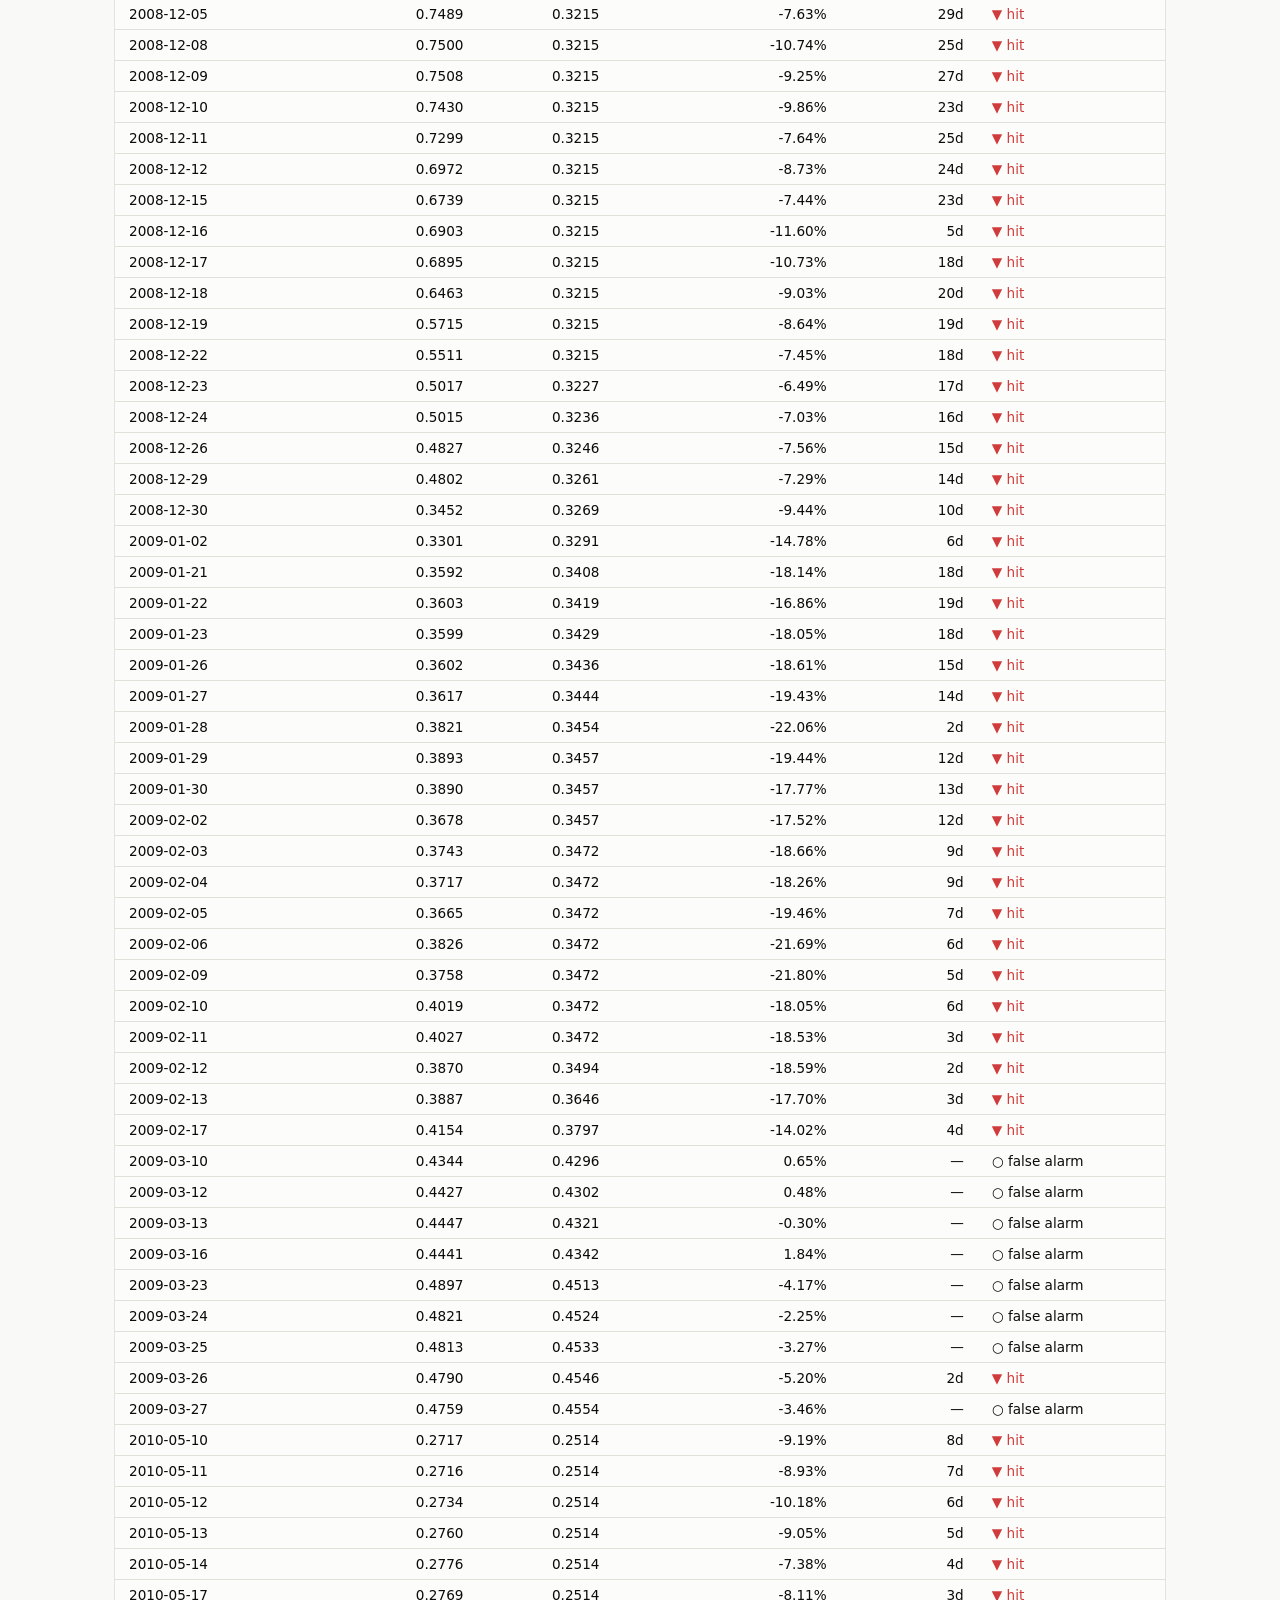
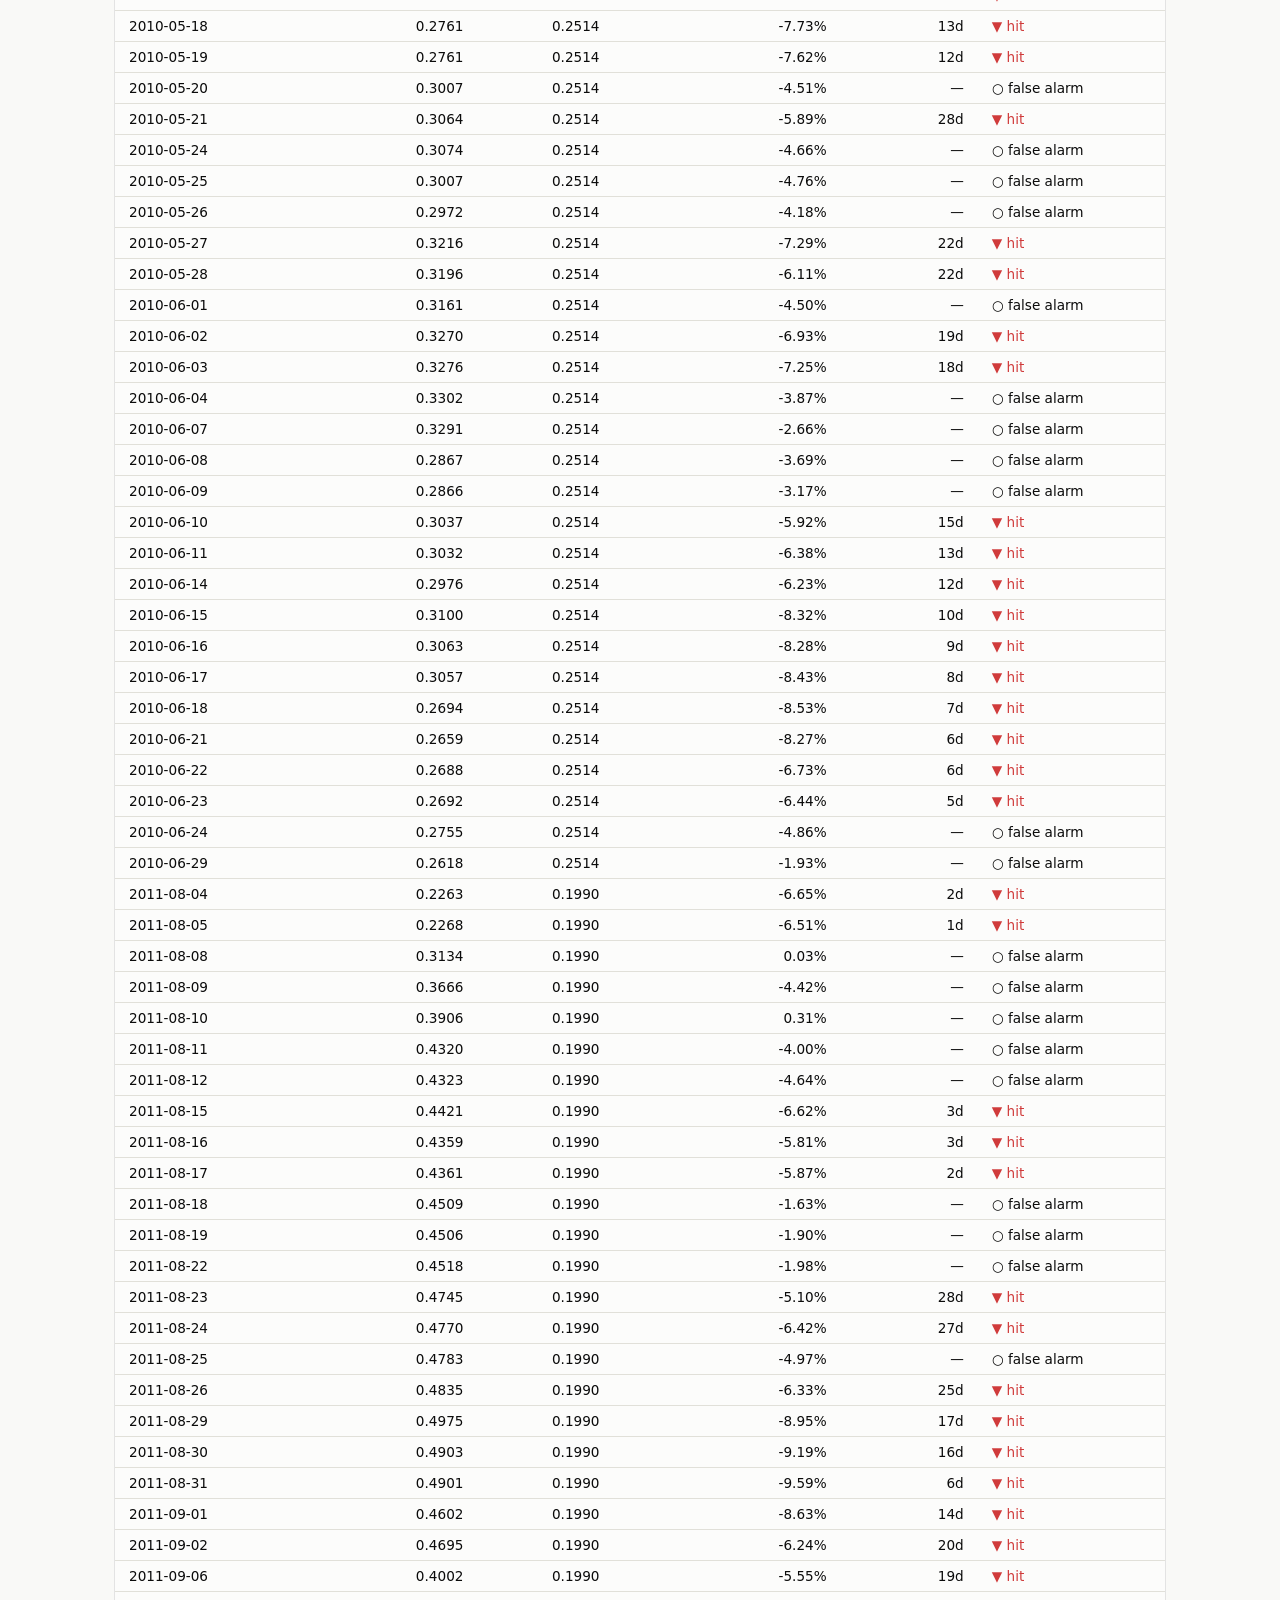
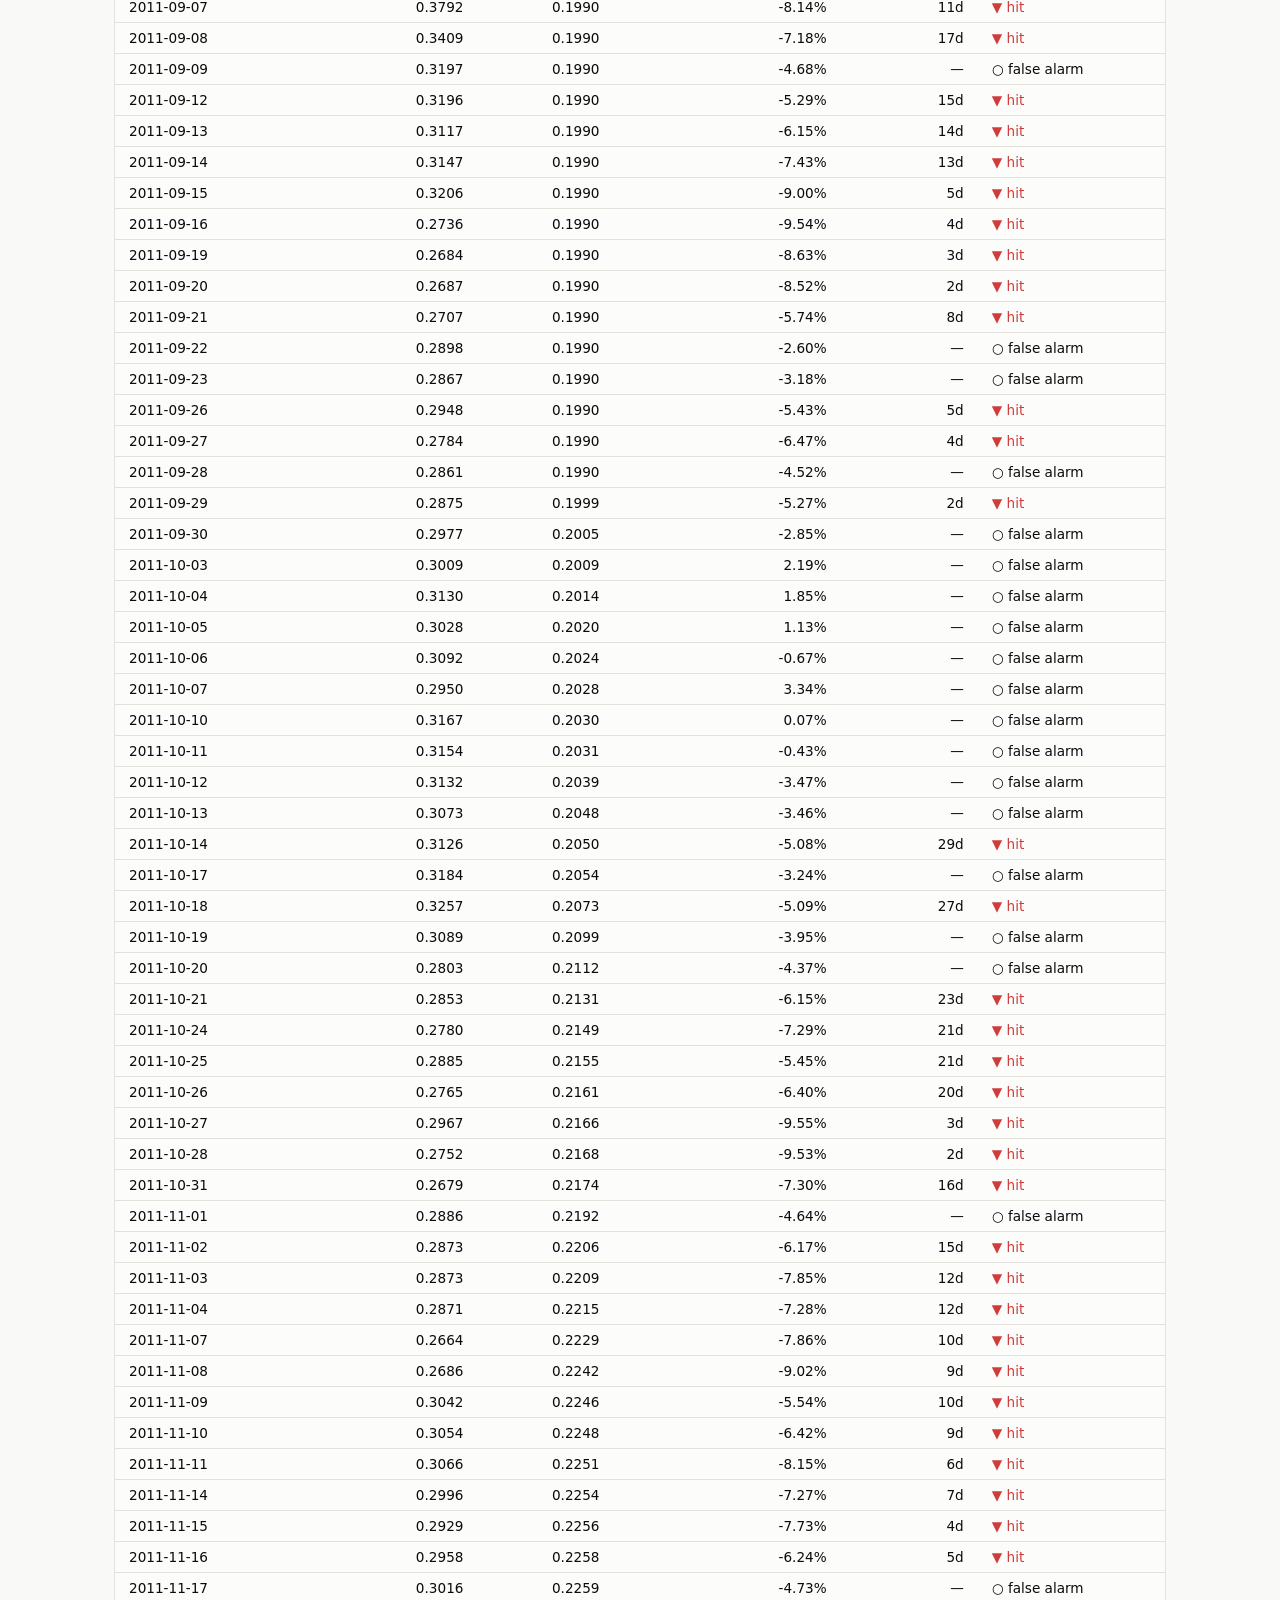
==== commit e4e6fc5a: "Week 8: clustering-aware uncertainty ranges + comparable-cases panel - uncertainty.py: paired circul" ====
--- a/dashboard/index.html
+++ b/dashboard/index.html
@@ -16,7 +16,9 @@
     --border:         rgba(11,11,11,0.10);
     --status-good:    #0ca30c;
     --status-good-text: #006300;
+    --status-warning: #fab219;
     --status-critical:#d03b3b;
+    --select-wash:    rgba(42,120,214,0.10);
   }
   @media (prefers-color-scheme: dark) {
     :root {
@@ -29,7 +31,9 @@
       --border:         rgba(255,255,255,0.10);
       --status-good:    #0ca30c;
       --status-good-text: #0ca30c;
+      --status-warning: #fab219;
       --status-critical:#d03b3b;
+      --select-wash:    rgba(57,135,229,0.18);
     }
   }
   * { box-sizing: border-box; margin: 0; }
@@ -47,7 +51,7 @@
 
   /* Verdict banner — icon + label, never color alone */
   .verdict {
-    display: inline-flex; align-items: center; gap: 8px;
+    display: inline-flex; align-items: center; gap: 8px; flex-wrap: wrap;
     border: 1px solid var(--border); border-radius: 8px;
     background: var(--surface-1);
     padding: 10px 14px; margin: 14px 0 6px;
@@ -56,12 +60,17 @@
   .verdict .detail { font-weight: 400; color: var(--text-secondary); font-size: 0.85rem; }
   .pass { color: var(--status-good-text); }
   .fail { color: var(--status-critical); }
+  .warn { color: var(--status-warning); }
+  .fragile-note {
+    display: block; width: 100%;
+    font-weight: 400; color: var(--text-secondary); font-size: 0.8rem; margin-top: 4px;
+  }
 
   /* Stat tiles */
   .tiles {
     display: grid;
     grid-template-columns: repeat(auto-fill, minmax(180px, 1fr));
-    gap: 12px; margin: 18px 0 28px;
+    gap: 12px; margin: 18px 0 10px;
   }
   .tile {
     background: var(--surface-1);
@@ -70,12 +79,29 @@
     padding: 14px 16px;
   }
   .tile .label { color: var(--text-secondary); font-size: 0.78rem; }
-  .tile .value { font-size: 1.55rem; font-weight: 600; margin-top: 4px; }
+  .tile .value { font-size: 1.45rem; font-weight: 600; margin-top: 4px; }
+  .tile .value .ci { font-size: 0.85rem; font-weight: 400; color: var(--text-secondary); }
   .tile .note  { color: var(--text-muted); font-size: 0.75rem; margin-top: 4px; }
-  .tile.hero .value { font-size: 3rem; }
+  .tile.hero .value { font-size: 2.6rem; }
+  .tile.hero .value .ci { font-size: 1rem; }
   .tile.hero { grid-column: span 2; }
 
-  /* History table */
+  .footnote {
+    color: var(--text-muted); font-size: 0.75rem; line-height: 1.5;
+    margin: 0 0 26px; max-width: 72ch;
+  }
+
+  /* Comparable-cases panel */
+  .panel {
+    background: var(--surface-1);
+    border: 1px solid var(--border);
+    border-radius: 10px;
+    padding: 14px 16px; margin-bottom: 26px;
+  }
+  .panel h2 { font-size: 1rem; margin-bottom: 2px; }
+  .panel .sub { margin-bottom: 8px; }
+
+  /* Tables */
   h2 { font-size: 1.05rem; margin-bottom: 4px; }
   .tablewrap {
     background: var(--surface-1);
@@ -93,6 +119,10 @@
   }
   td { border-bottom: 1px solid var(--hairline); font-variant-numeric: tabular-nums; }
   tr:last-child td { border-bottom: none; }
+  #history tbody tr { cursor: pointer; }
+  #history tbody tr:hover { background: var(--select-wash); }
+  #history tbody tr.selected { background: var(--select-wash); }
+  #history tbody tr.selected td:first-child { font-weight: 600; }
   .outcome { display: inline-flex; align-items: center; gap: 6px; }
   .err {
     background: var(--surface-1); border: 1px solid var(--border);
@@ -111,38 +141,52 @@
 <script>
 "use strict";
 /* Display layer ONLY — every number below is pre-computed by Python
-   (metrics.py / null_gate.py via export_dashboard_data.py). This file
-   formats and renders; it never derives a metric. */
+   (metrics.py / null_gate.py / uncertainty.py via export_dashboard_data.py).
+   This file formats and renders; it never derives a metric, distance, or
+   sort order. Comparable cases use precomputed neighbor indices. */
+
+let DATA = null;
 
 const pct  = (x, d = 1) => x == null ? "—" : (x * 100).toFixed(d) + "%";
 const num  = x => x == null ? "—" : x.toLocaleString("en-US");
 const fx   = (x, d = 2) => x == null ? "—" : x.toFixed(d);
 const days = x => x == null ? "—" : `${(+x).toFixed(0)}d`;
 const esc  = s => String(s).replace(/[&<>"']/g, c => `&#${c.charCodeAt(0)};`);
-
-function tile(label, value, note, hero = false) {
-  return `<div class="tile${hero ? " hero" : ""}">
+const rng  = (lo, hi, d = 1) => (lo == null || hi == null)
+  ? "" : ` <span class="ci">[${pct(lo, d)}–${pct(hi, d)}]</span>`;
+
+function tile(label, value, note, opts = {}) {
+  const title = opts.hover ? ` title="${esc(opts.hover)}"` : "";
+  return `<div class="tile${opts.hero ? " hero" : ""}"${title}>
     <div class="label">${esc(label)}</div>
     <div class="value">${value}</div>
     ${note ? `<div class="note">${esc(note)}</div>` : ""}
   </div>`;
 }
 
-function verdictBanner(g) {
-  const ok = g.v1_pass;
+function verdictBanner(g, h) {
+  let head, cls;
+  if (!g.v1_pass)       { cls = "fail"; head = "✕ V1 gate: FAIL"; }
+  else if (g.fragile)   { cls = "warn"; head = "⚠ V1 gate: PASS (fragile)"; }
+  else                  { cls = "pass"; head = "✓ V1 gate: PASS"; }
+  const fragileNote = g.fragile ? `<span class="fragile-note">Fragile: the
+    clustering-aware CI lower bound for precision (${pct(h.precision_ci_bb_low)})
+    falls at or below the null model's 95th percentile (${pct(g.null_p95)}) —
+    the pass is not robust to regime-level uncertainty.</span>` : "";
   return `<div class="verdict">
-    <span class="${ok ? "pass" : "fail"}">${ok ? "✓ V1 gate: PASS" : "✕ V1 gate: FAIL"}</span>
+    <span class="${cls}">${head}</span>
     <span class="detail">
       lift gate ${g.lift_gate_pass ? "pass" : "fail"} (${fx(g.real_lift)}x vs ≥1.5) ·
       precision gate ${g.precision_gate_pass ? "pass" : "fail"}
       (${pct(g.real_precision)} vs null 95th pct ${pct(g.null_p95)}, p=${fx(g.p_value, 3)})
     </span>
+    ${fragileNote}
   </div>`;
 }
 
-function eventRow(e) {
+function eventRow(e, i, selected) {
   const hit = e.outcome === "hit";
-  return `<tr>
+  return `<tr data-idx="${i}" class="${i === selected ? "selected" : ""}">
     <td>${esc(e.flag_date)}</td>
     <td>${fx(e.signal_value, 4)}</td>
     <td>${fx(e.threshold, 4)}</td>
@@ -150,7 +194,34 @@
     <td>${e.lead_time == null ? "—" : days(e.lead_time)}</td>
     <td><span class="outcome ${hit ? "fail" : ""}">${hit ? "▼ hit" : "○ false alarm"}</span></td>
   </tr>`;
-  /* "hit" wears the critical color: a hit means a real >5% drawdown followed. */
+}
+
+function neighborRows(idx) {
+  /* Neighbor indices are precomputed in Python (nearest by |signal_value|
+     distance) — this just looks them up and prints rows. */
+  return DATA.events[idx].neighbors.map(j => {
+    const e = DATA.events[j];
+    const hit = e.outcome === "hit";
+    return `<tr>
+      <td>${esc(e.flag_date)}</td>
+      <td>${fx(e.signal_value, 4)}</td>
+      <td>${pct(e.max_drawdown_30d, 2)}</td>
+      <td>${e.lead_time == null ? "—" : days(e.lead_time)}</td>
+      <td><span class="outcome ${hit ? "fail" : ""}">${hit ? "▼ hit" : "○ false alarm"}</span></td>
+    </tr>`;
+  }).join("");
+}
+
+function renderComparable(idx) {
+  const e = DATA.events[idx];
+  document.getElementById("cmp-sub").innerHTML =
+    `Viewing <strong>${esc(e.flag_date)}</strong> (signal ${fx(e.signal_value, 4)},
+     ${e.outcome === "hit" ? "hit" : "false alarm"}) — the ${DATA.n_neighbors}
+     past flags with the closest signal value, and what happened next:`;
+  document.getElementById("cmp-body").innerHTML = neighborRows(idx);
+  document.querySelectorAll("#history tbody tr").forEach(tr => {
+    tr.classList.toggle("selected", +tr.dataset.idx === idx);
+  });
 }
 
 async function render() {
@@ -166,38 +237,71 @@
       <code>python -m http.server</code> then open http://localhost:8000/dashboard/</div>`;
     return;
   }
-
-  const h = d.headline, g = d.null_gate;
+  DATA = d;
+
+  const h = d.headline, g = d.null_gate, m = d.ci_method;
+  const selected = d.events.length - 1;   // default: most recent flag
+  const ciHover = `${m.name} — block=${m.block}, ${m.runs} resamples, seed=${m.seed}. ${m.assumption}`;
+
   document.getElementById("meta").textContent =
     `${d.ticker} · ${num(h.n_days)} classified trading days · generated ${d.generated_at}`;
 
   app.innerHTML = `
-    ${verdictBanner(g)}
+    ${verdictBanner(g, h)}
     <div class="tiles">
       ${tile("Precision (hits / flags)",
-             `${pct(h.precision)}`,
-             `95% CI ${pct(h.precision_ci_low)}–${pct(h.precision_ci_high)}`, true)}
+             `${pct(h.precision)}${rng(h.precision_ci_bb_low, h.precision_ci_bb_high)}`,
+             "95% CI, block bootstrap — see footnote", { hero: true, hover: ciHover })}
       ${tile("Signal fired", num(h.total_flags), `across ${num(h.n_days)} days`)}
       ${tile("Hits", num(h.hit_count), ">5% drawdown followed within 30 days")}
       ${tile("False alarms", num(h.false_alarm_count), "no such drawdown followed")}
       ${tile("Base rate", pct(h.base_rate), "any-day 5%/30d drawdown probability")}
       ${tile("Lift", fx(h.lift) + "x", "precision / base rate")}
-      ${tile("Hit rate (TPR)", pct(h.hit_rate_tpr), "flags among all drawdown days")}
-      ${tile("False alarm rate (FPR)", pct(h.false_alarm_rate_fpr), "flags among calm days")}
+      ${tile("Hit rate (TPR)",
+             `${pct(h.hit_rate_tpr)}${rng(h.tpr_ci_bb_low, h.tpr_ci_bb_high)}`,
+             "flags among all drawdown days", { hover: ciHover })}
+      ${tile("False alarm rate (FPR)",
+             `${pct(h.false_alarm_rate_fpr)}${rng(h.fpr_ci_bb_low, h.fpr_ci_bb_high)}`,
+             "flags among calm days", { hover: ciHover })}
       ${tile("Avg drawdown on hits", pct(h.avg_drawdown_on_hits),
              `median ${pct(h.median_drawdown_on_hits)}`)}
       ${tile("Avg lead time on hits", days(h.avg_lead_time_on_hits), "flag to −5% crossing")}
     </div>
+    <p class="footnote">Uncertainty ranges are 95% CIs from a
+      ${esc(m.name)} (block=${m.block}, ${num(m.runs)} resamples, fixed seed
+      ${m.seed}). ${esc(m.assumption)} Wilson 95% CI on precision for comparison:
+      ${pct(h.precision_ci_low)}–${pct(h.precision_ci_high)} — narrower because it
+      wrongly treats clustered flag-days as independent trials.</p>
+
+    <div class="panel">
+      <h2>Comparable past cases</h2>
+      <div class="sub" id="cmp-sub"></div>
+      <div class="tablewrap"><table>
+        <thead><tr>
+          <th>Flag date</th><th>Signal (vol_20)</th>
+          <th>Max drawdown 30d</th><th>Lead time</th><th>Outcome</th>
+        </tr></thead>
+        <tbody id="cmp-body"></tbody>
+      </table></div>
+      <div class="sub" style="margin-top:8px">Click any row in the history table
+        below to compare a different flag.</div>
+    </div>
 
     <h2>Per-signal history</h2>
     <div class="sub">All ${num(d.events.length)} flag events, unfiltered — false alarms included.</div>
-    <div class="tablewrap"><table>
+    <div class="tablewrap" id="history"><table>
       <thead><tr>
         <th>Flag date</th><th>Signal (vol_20)</th><th>Threshold</th>
         <th>Max drawdown 30d</th><th>Lead time</th><th>Outcome</th>
       </tr></thead>
-      <tbody>${d.events.map(eventRow).join("")}</tbody>
+      <tbody>${d.events.map((e, i) => eventRow(e, i, selected)).join("")}</tbody>
     </table></div>`;
+
+  renderComparable(selected);
+  document.querySelector("#history tbody").addEventListener("click", ev => {
+    const tr = ev.target.closest("tr[data-idx]");
+    if (tr) renderComparable(+tr.dataset.idx);
+  });
 }
 render();
 </script>
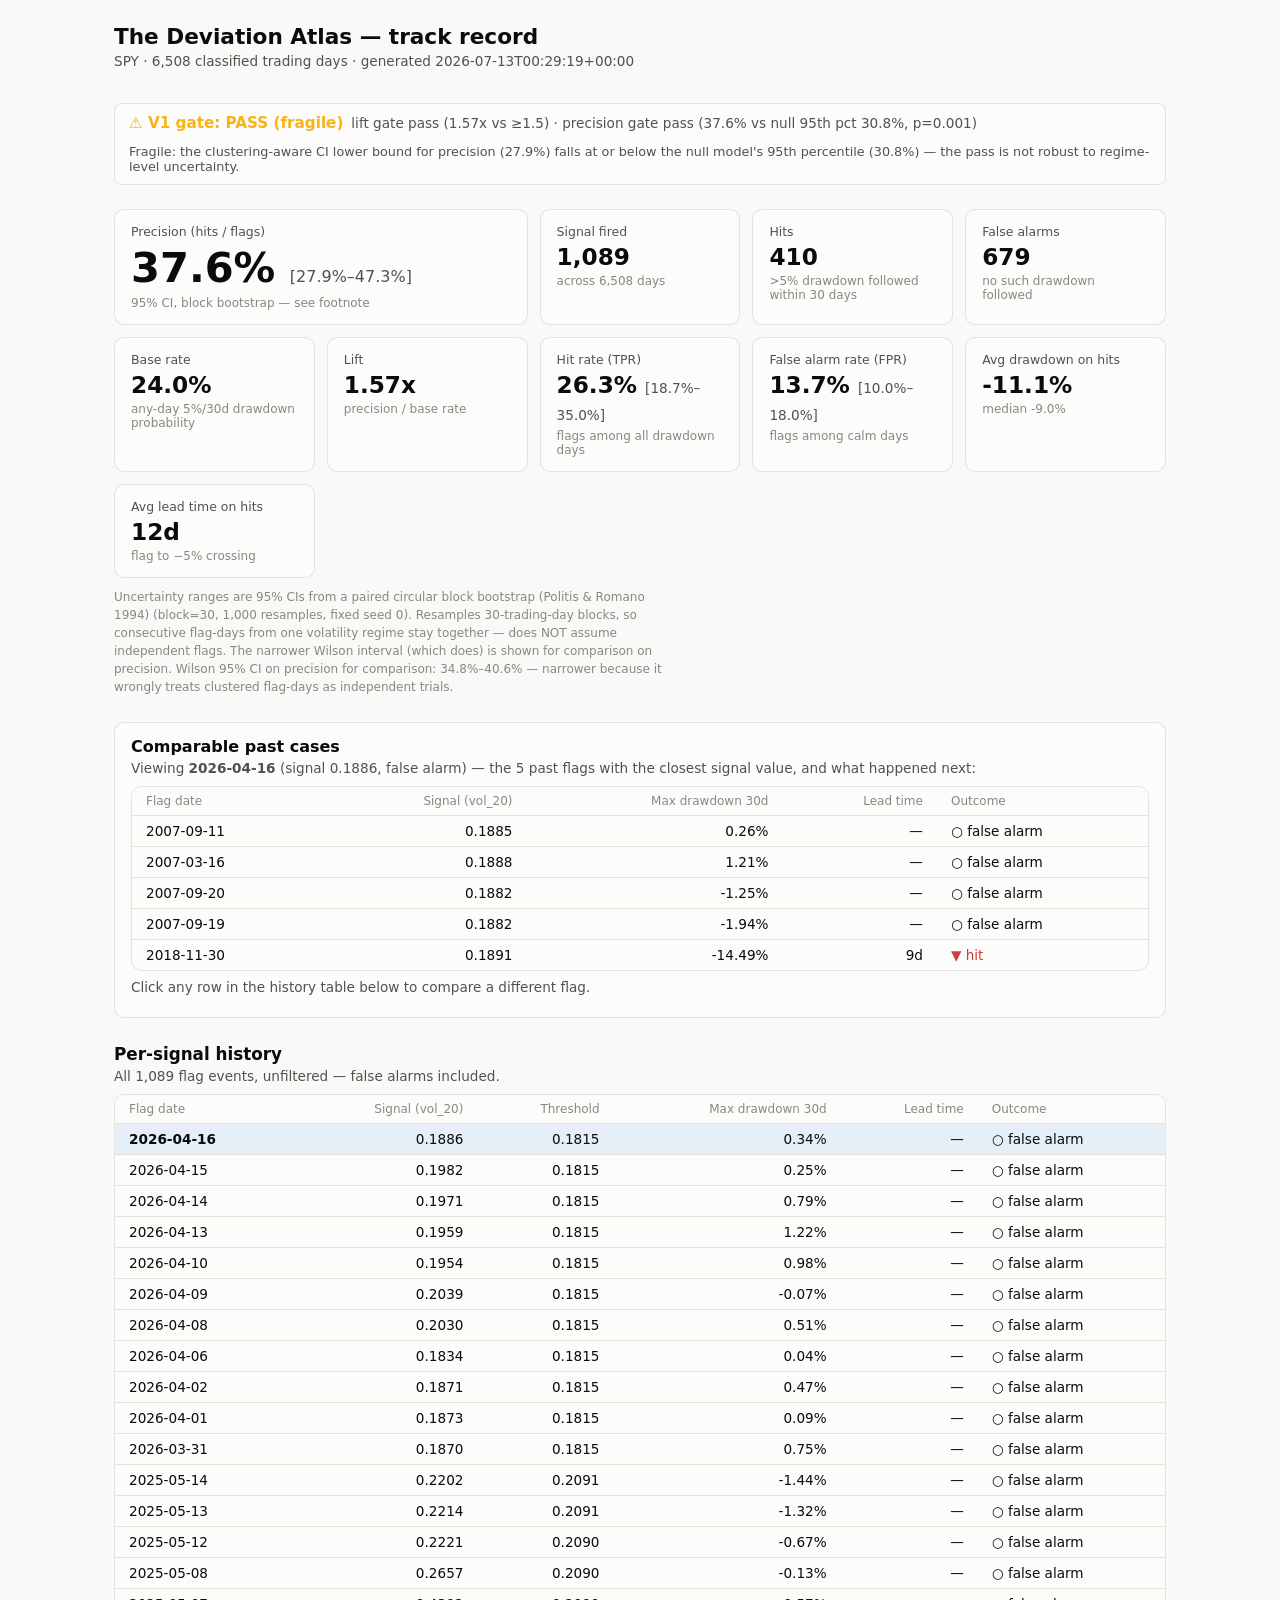
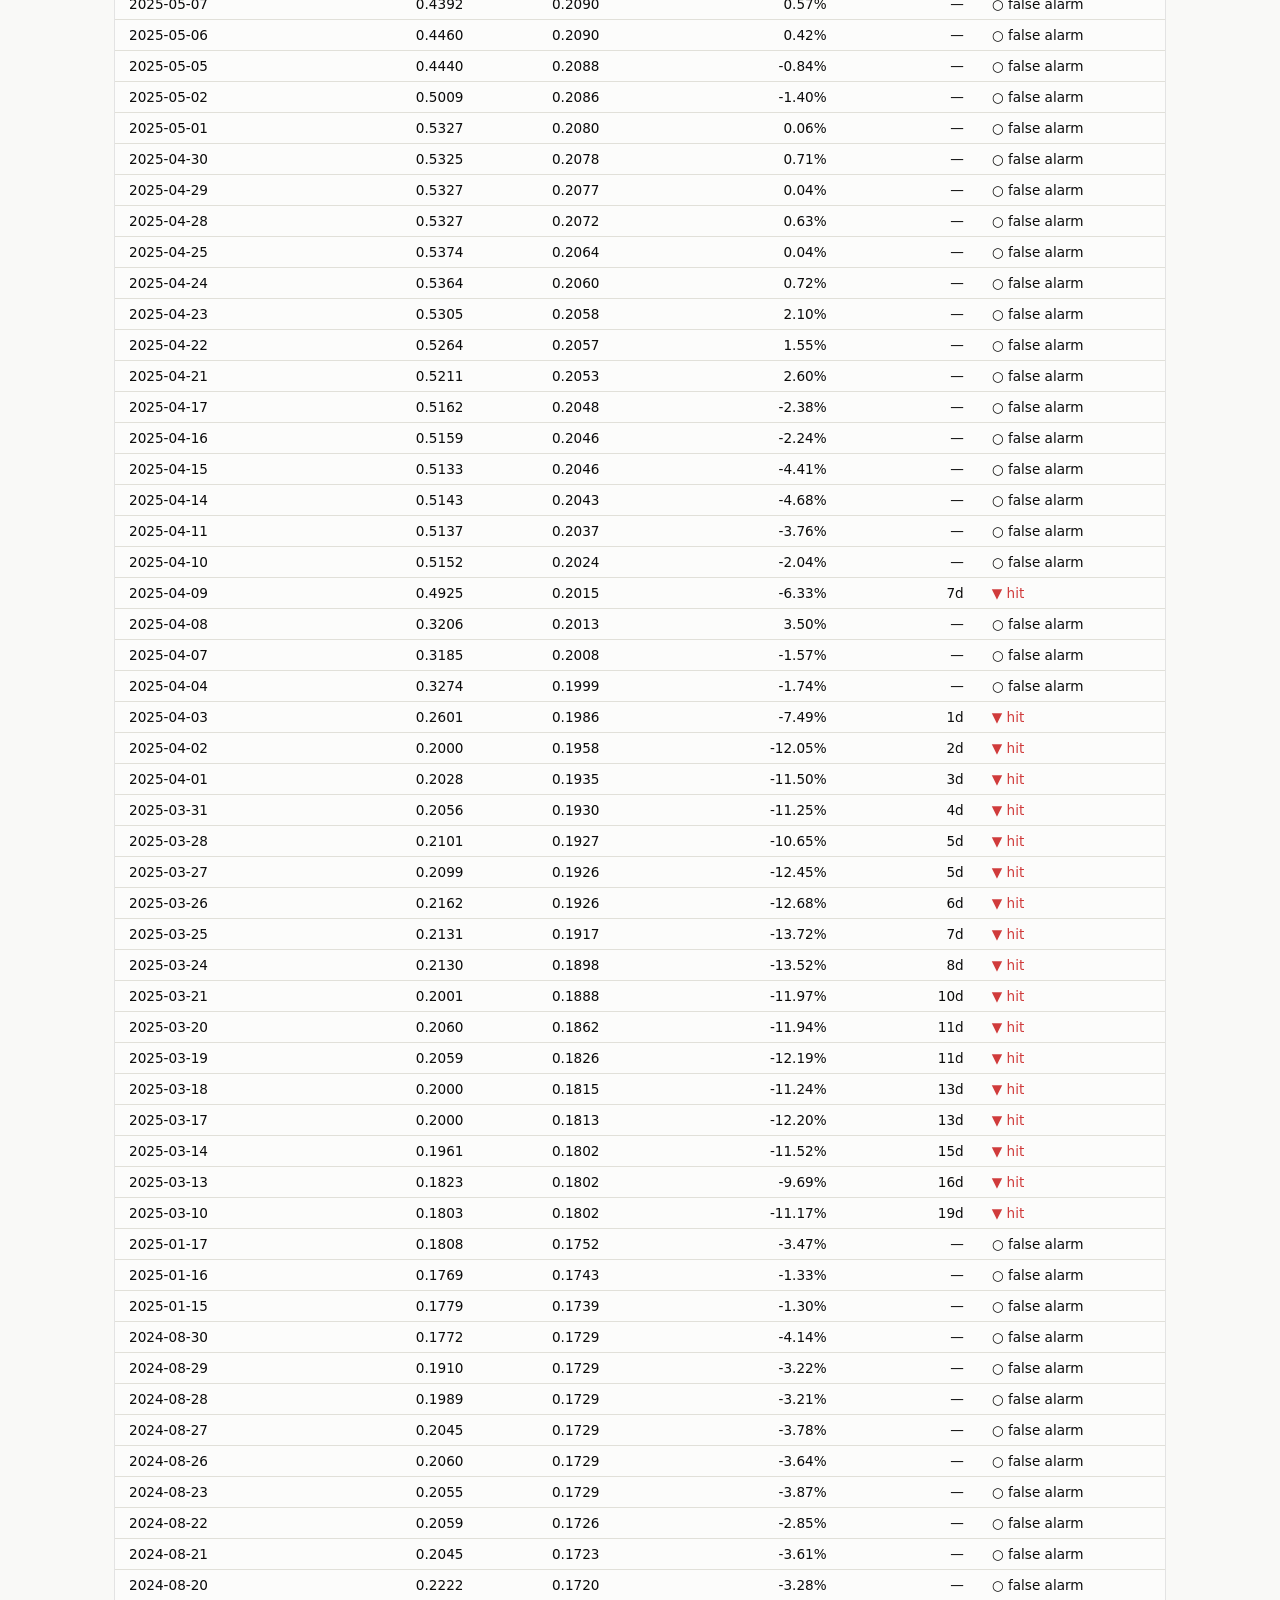
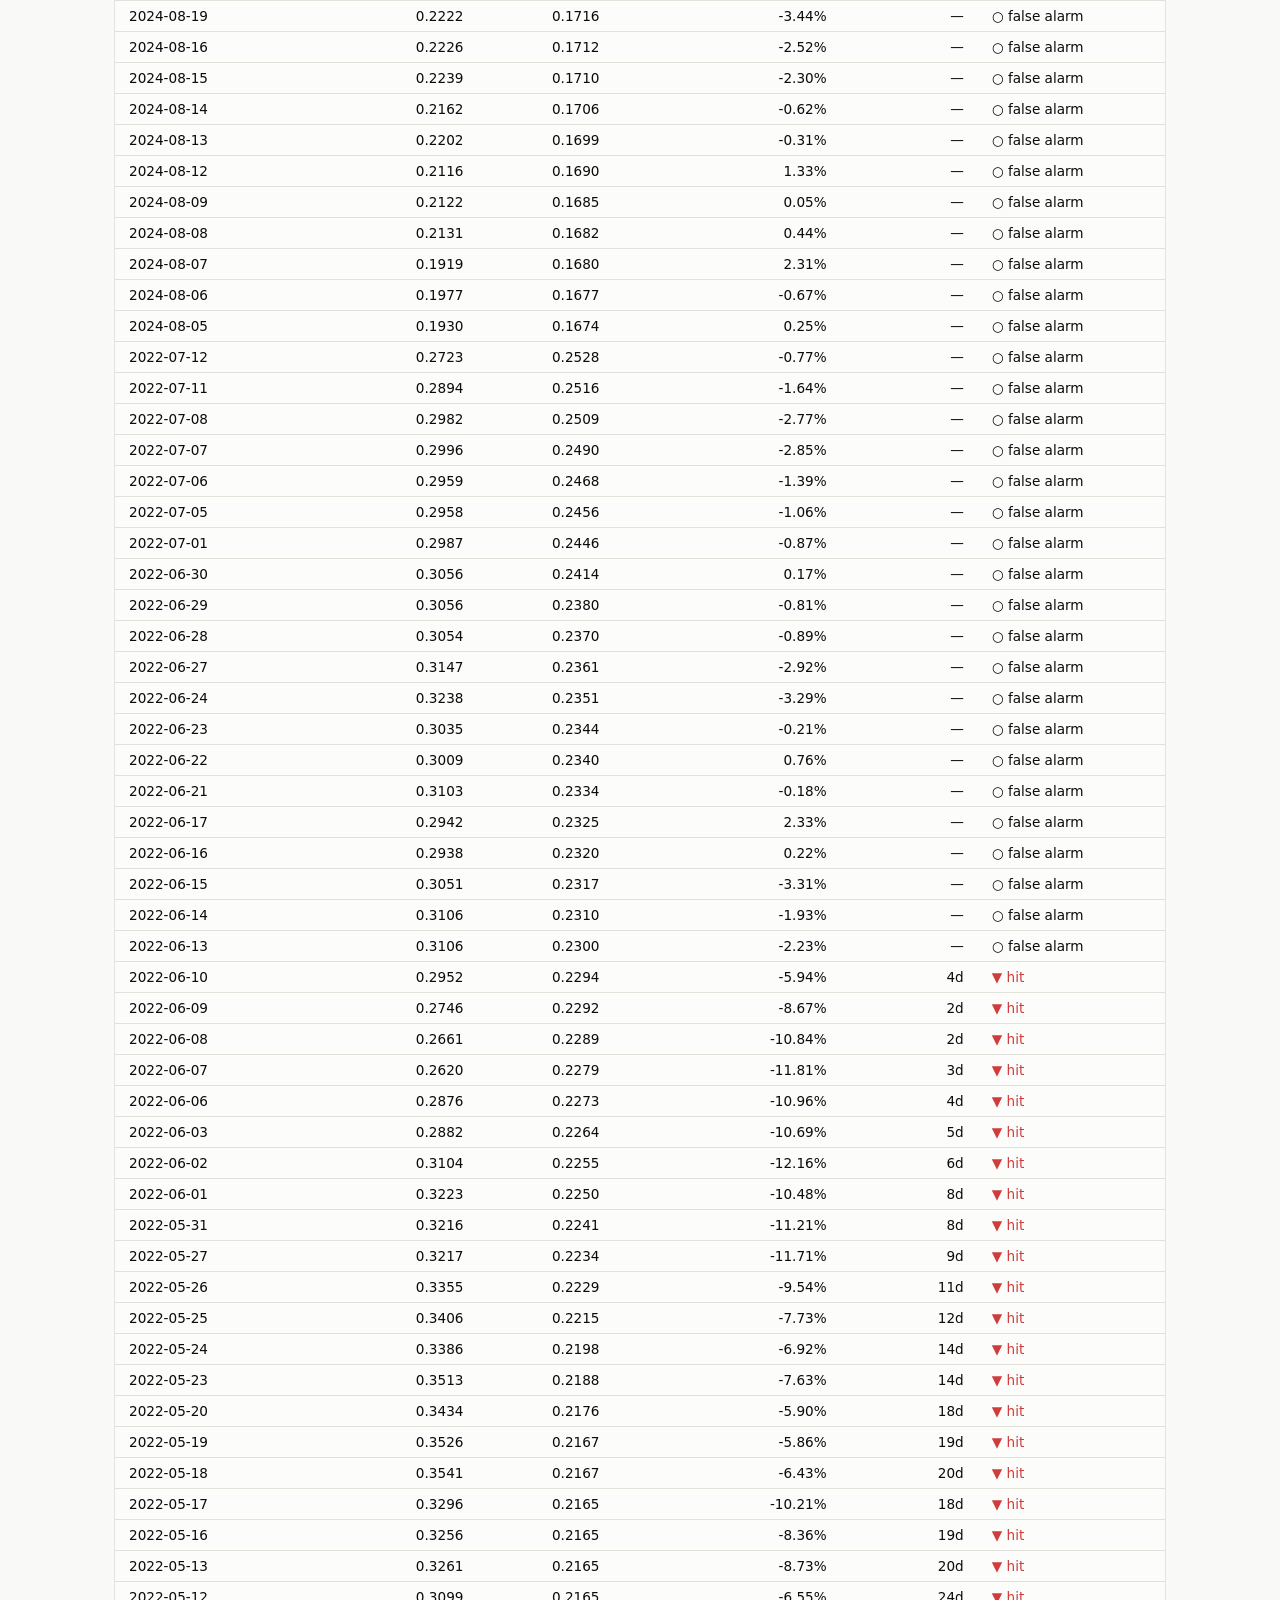
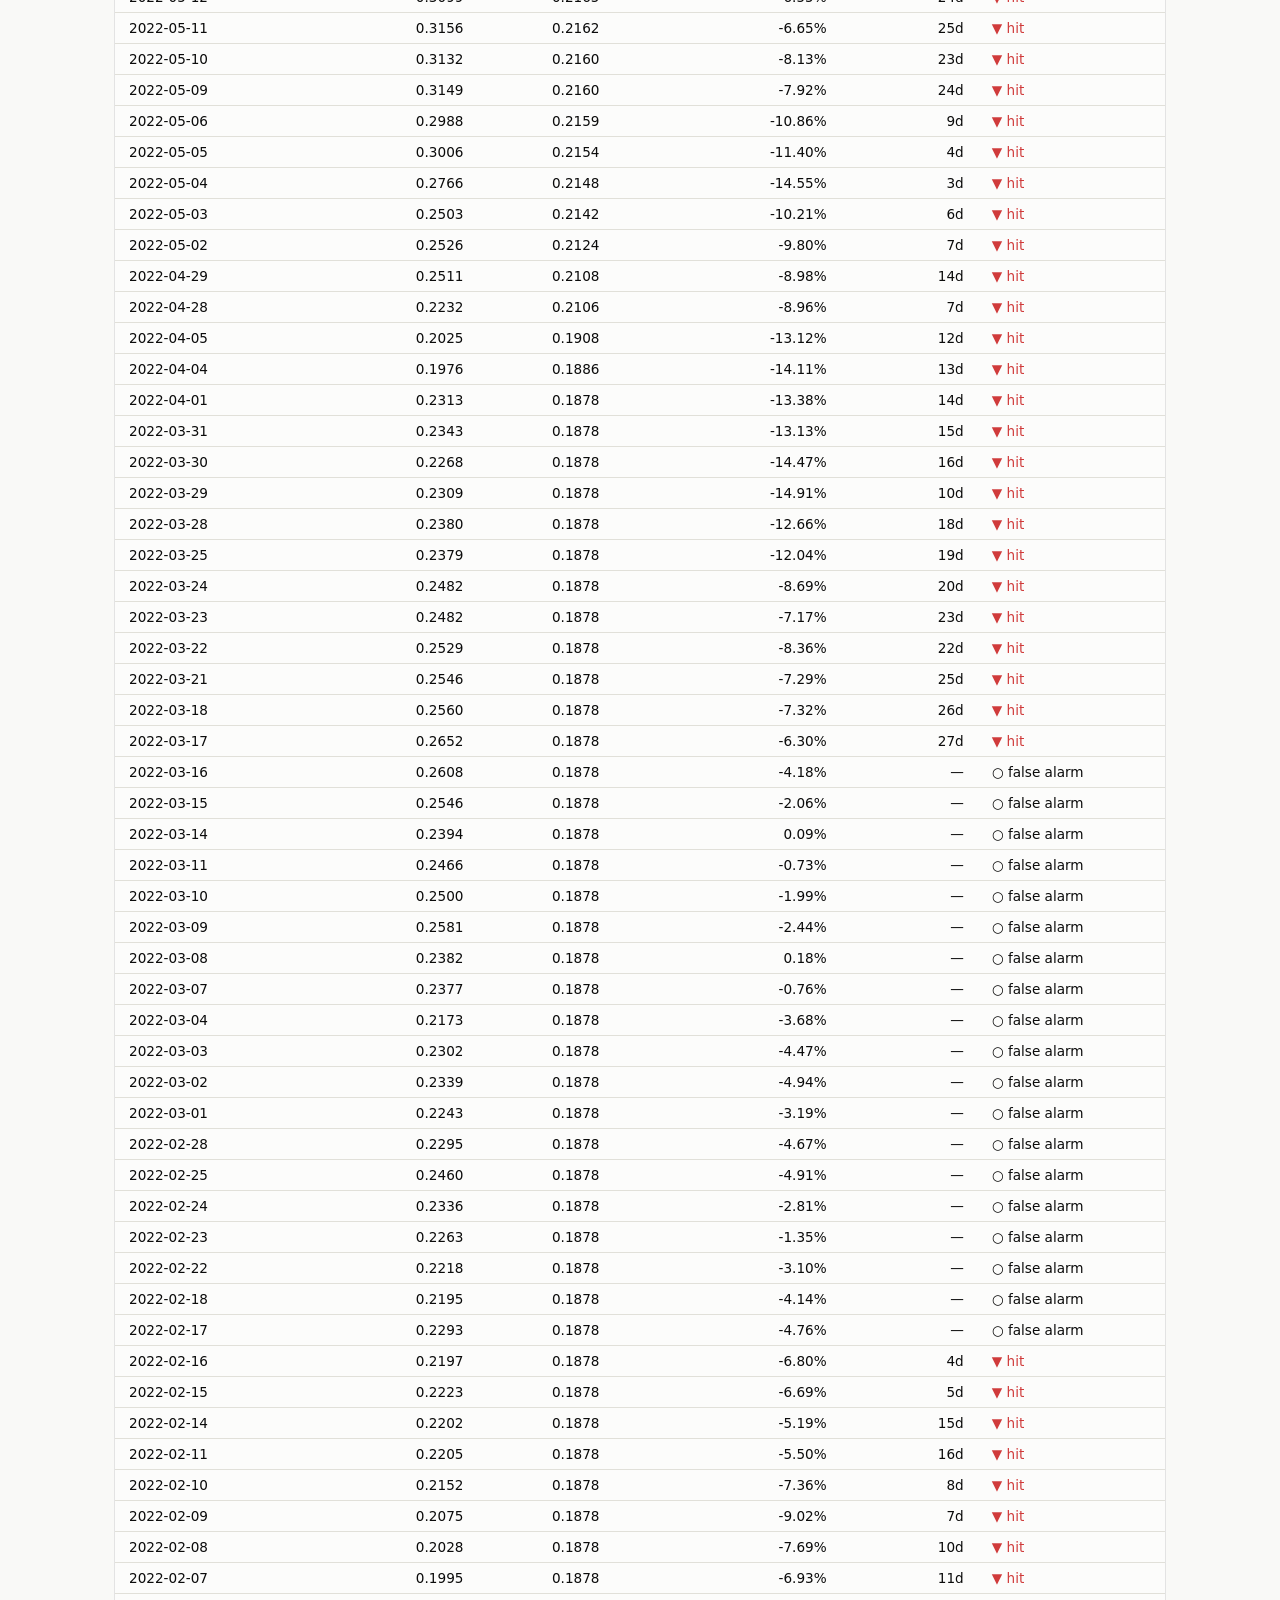
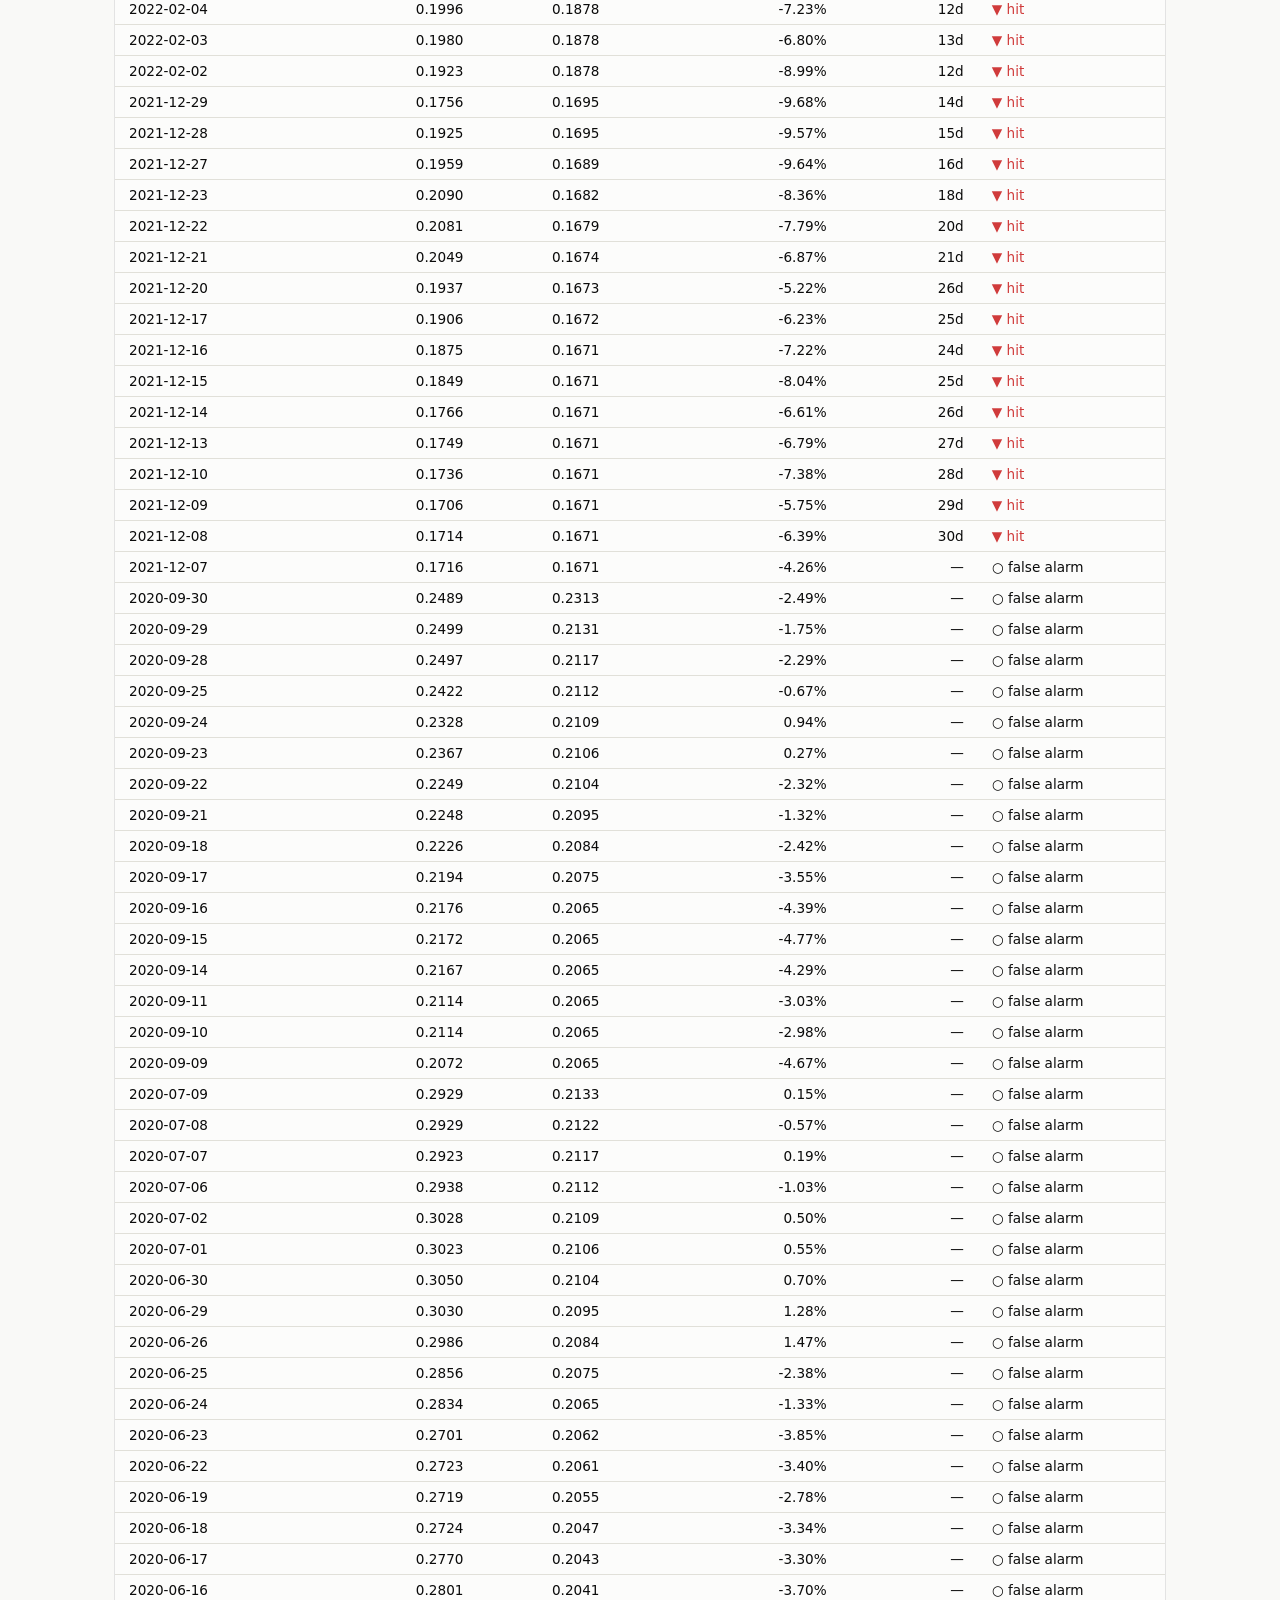
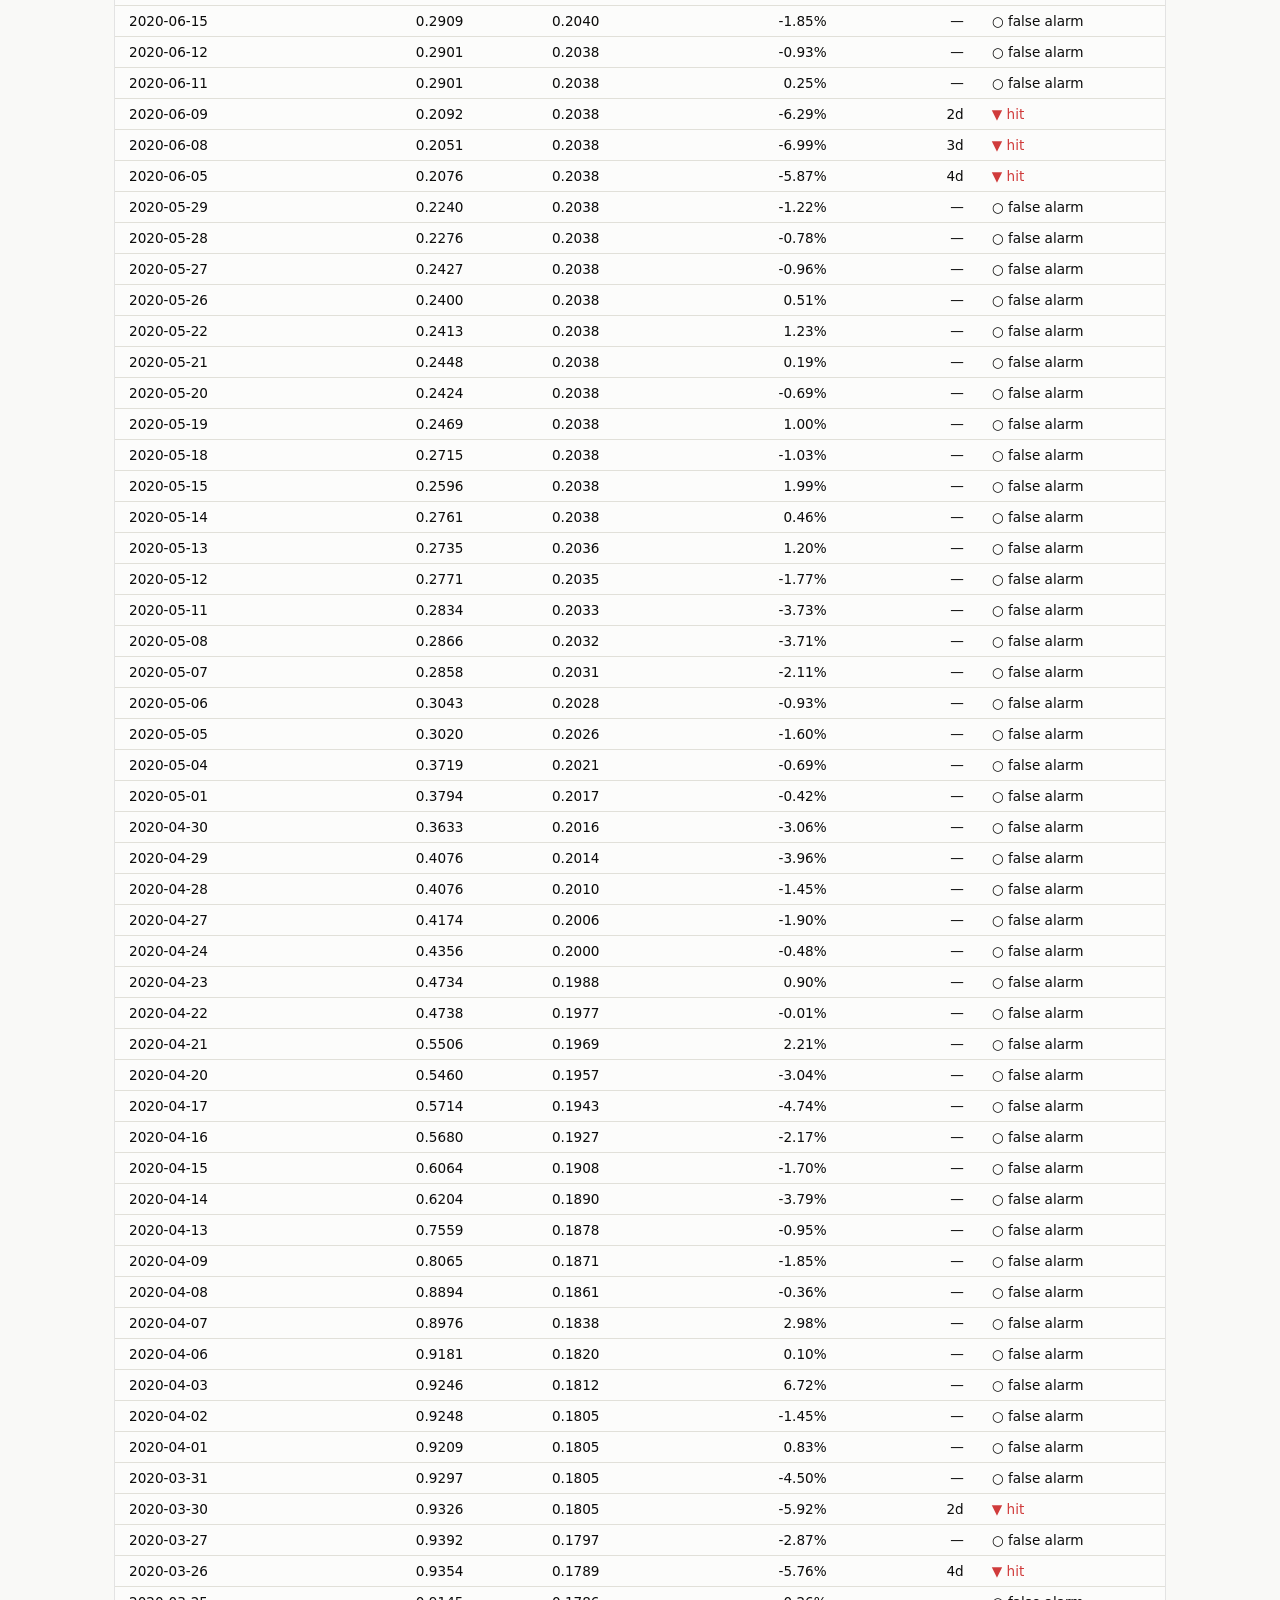
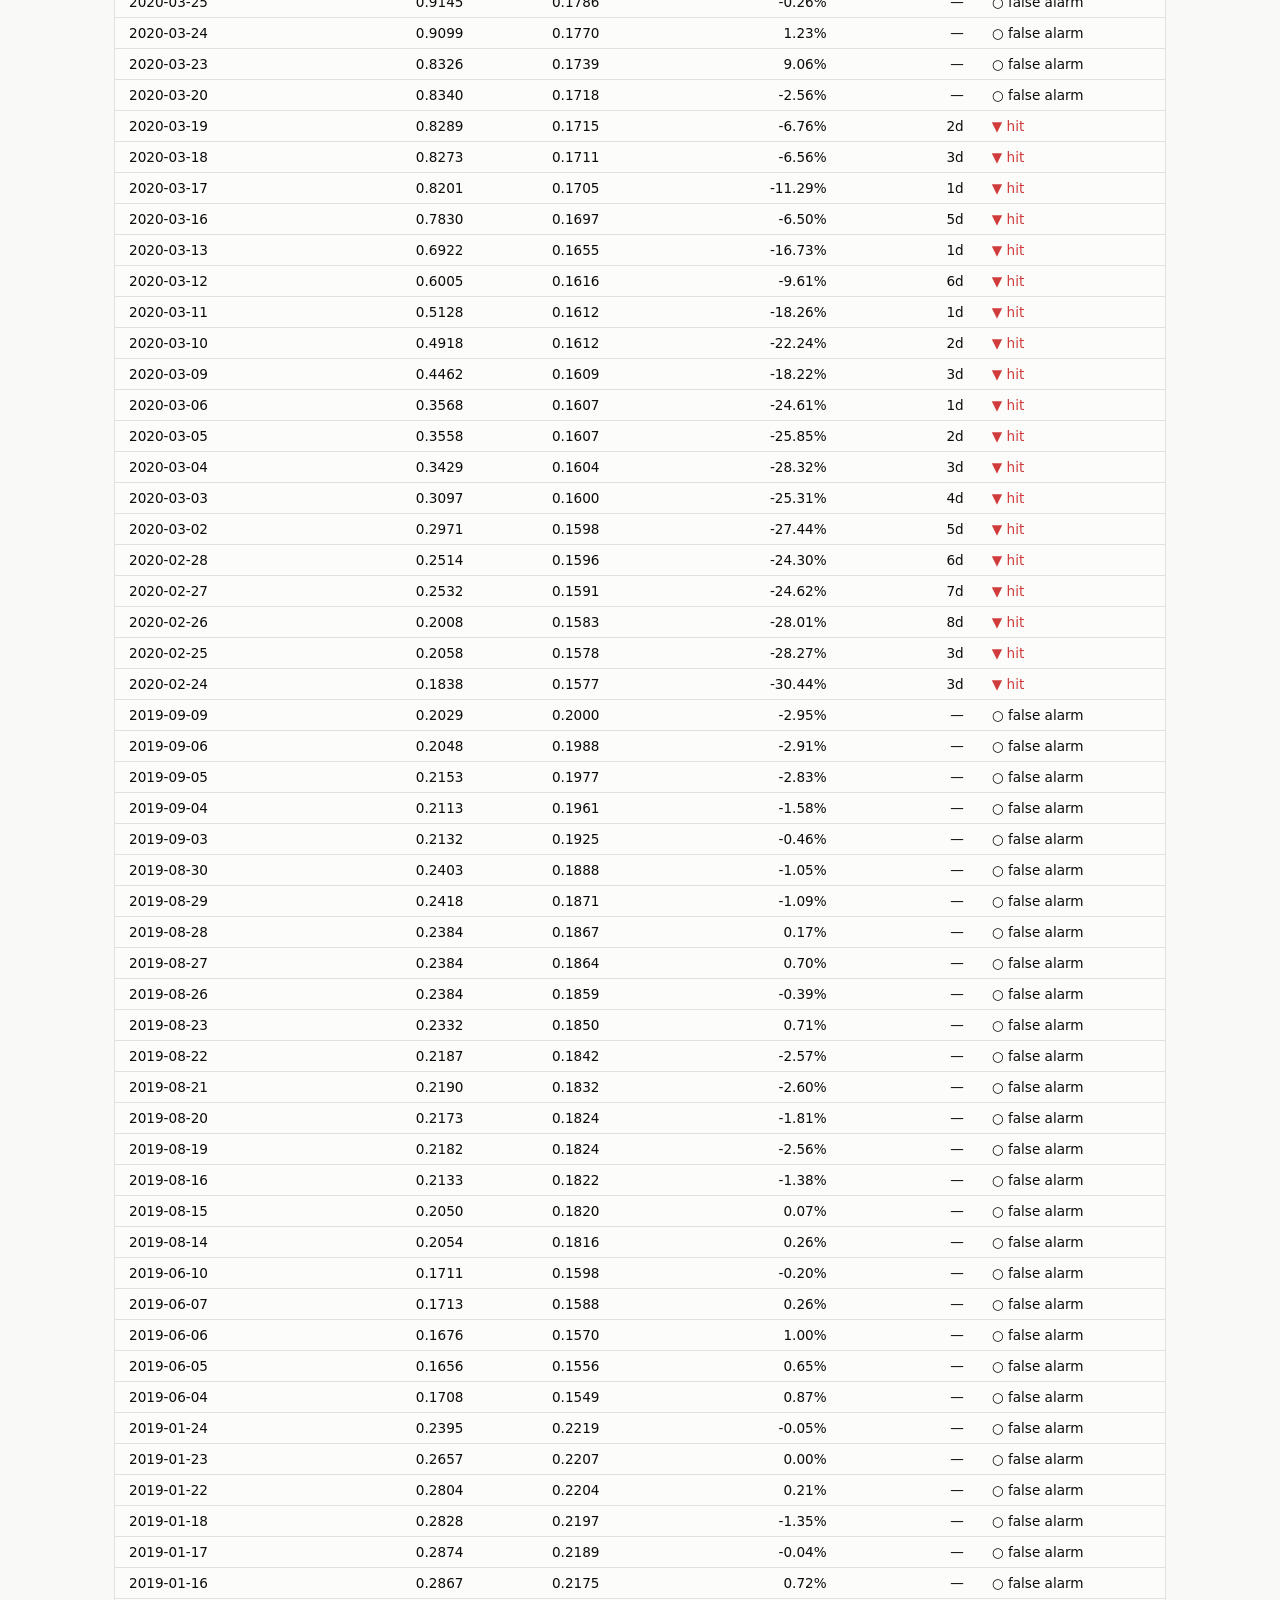
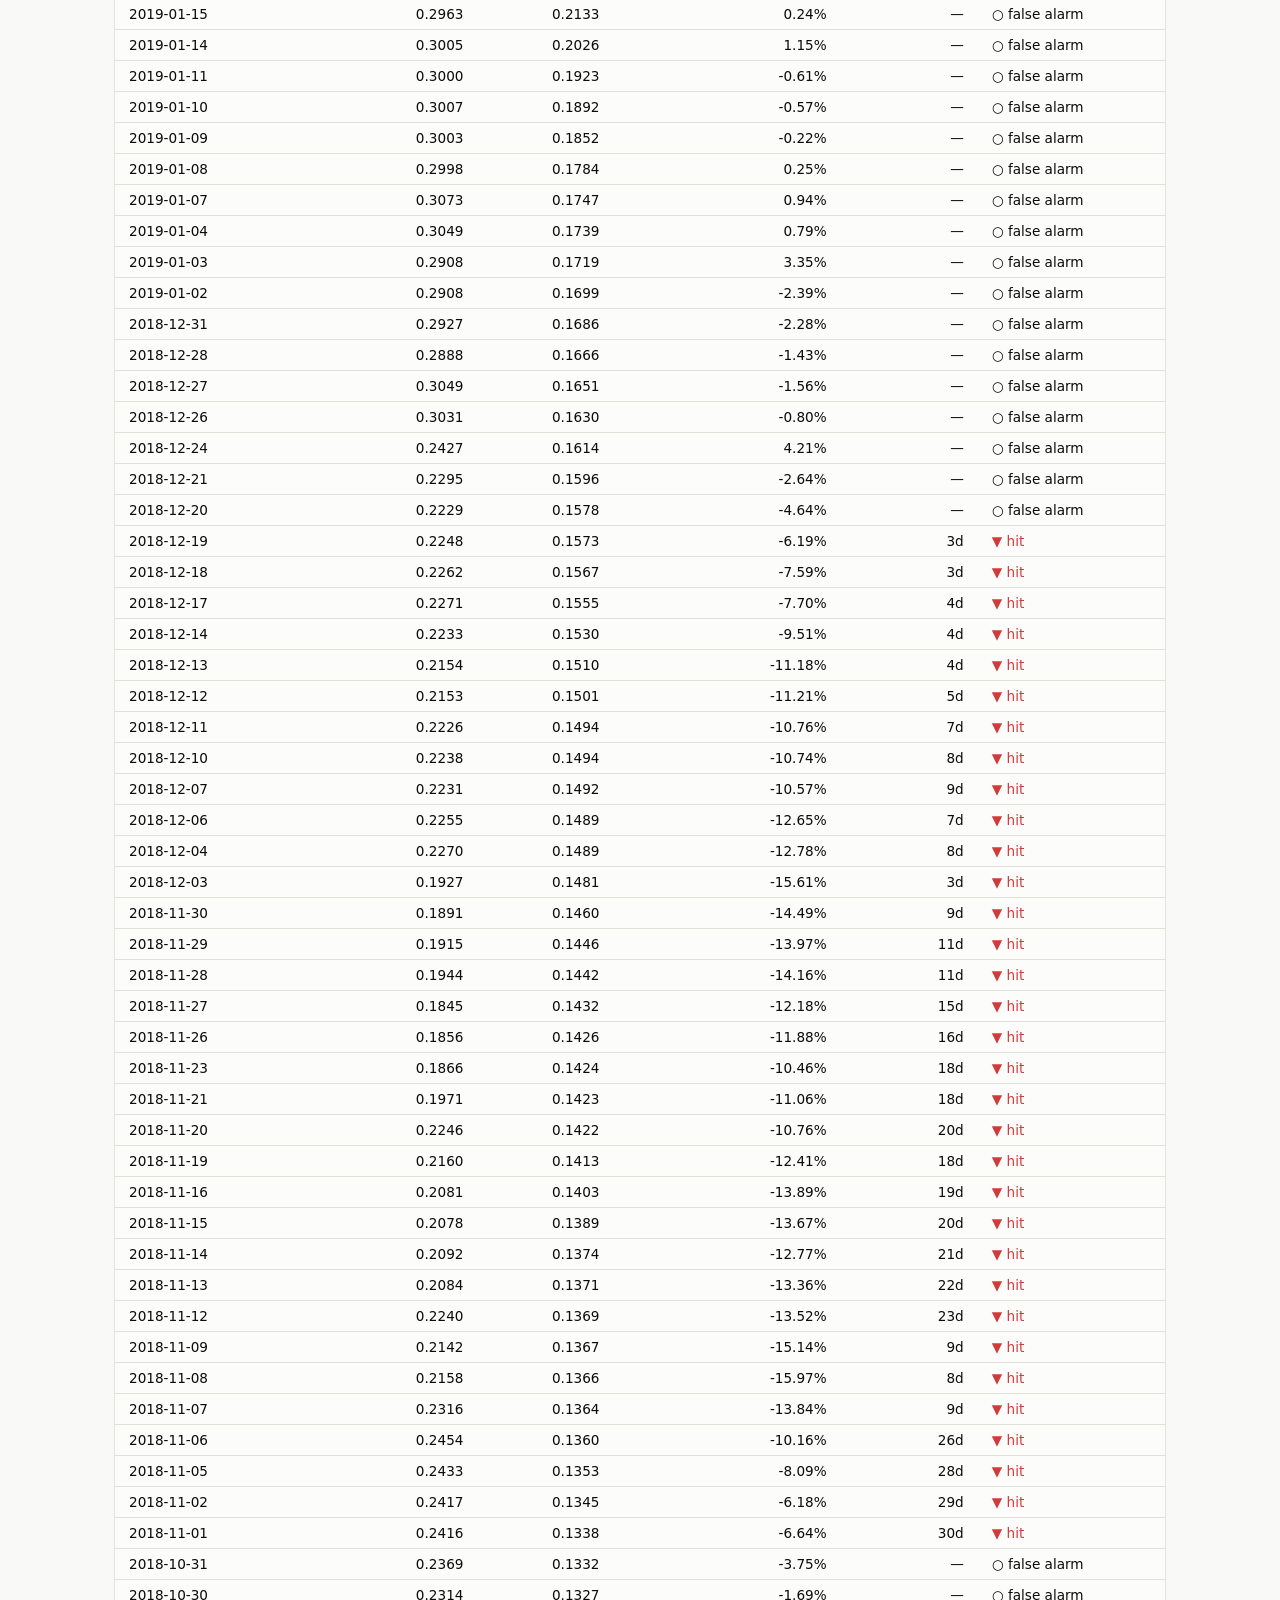
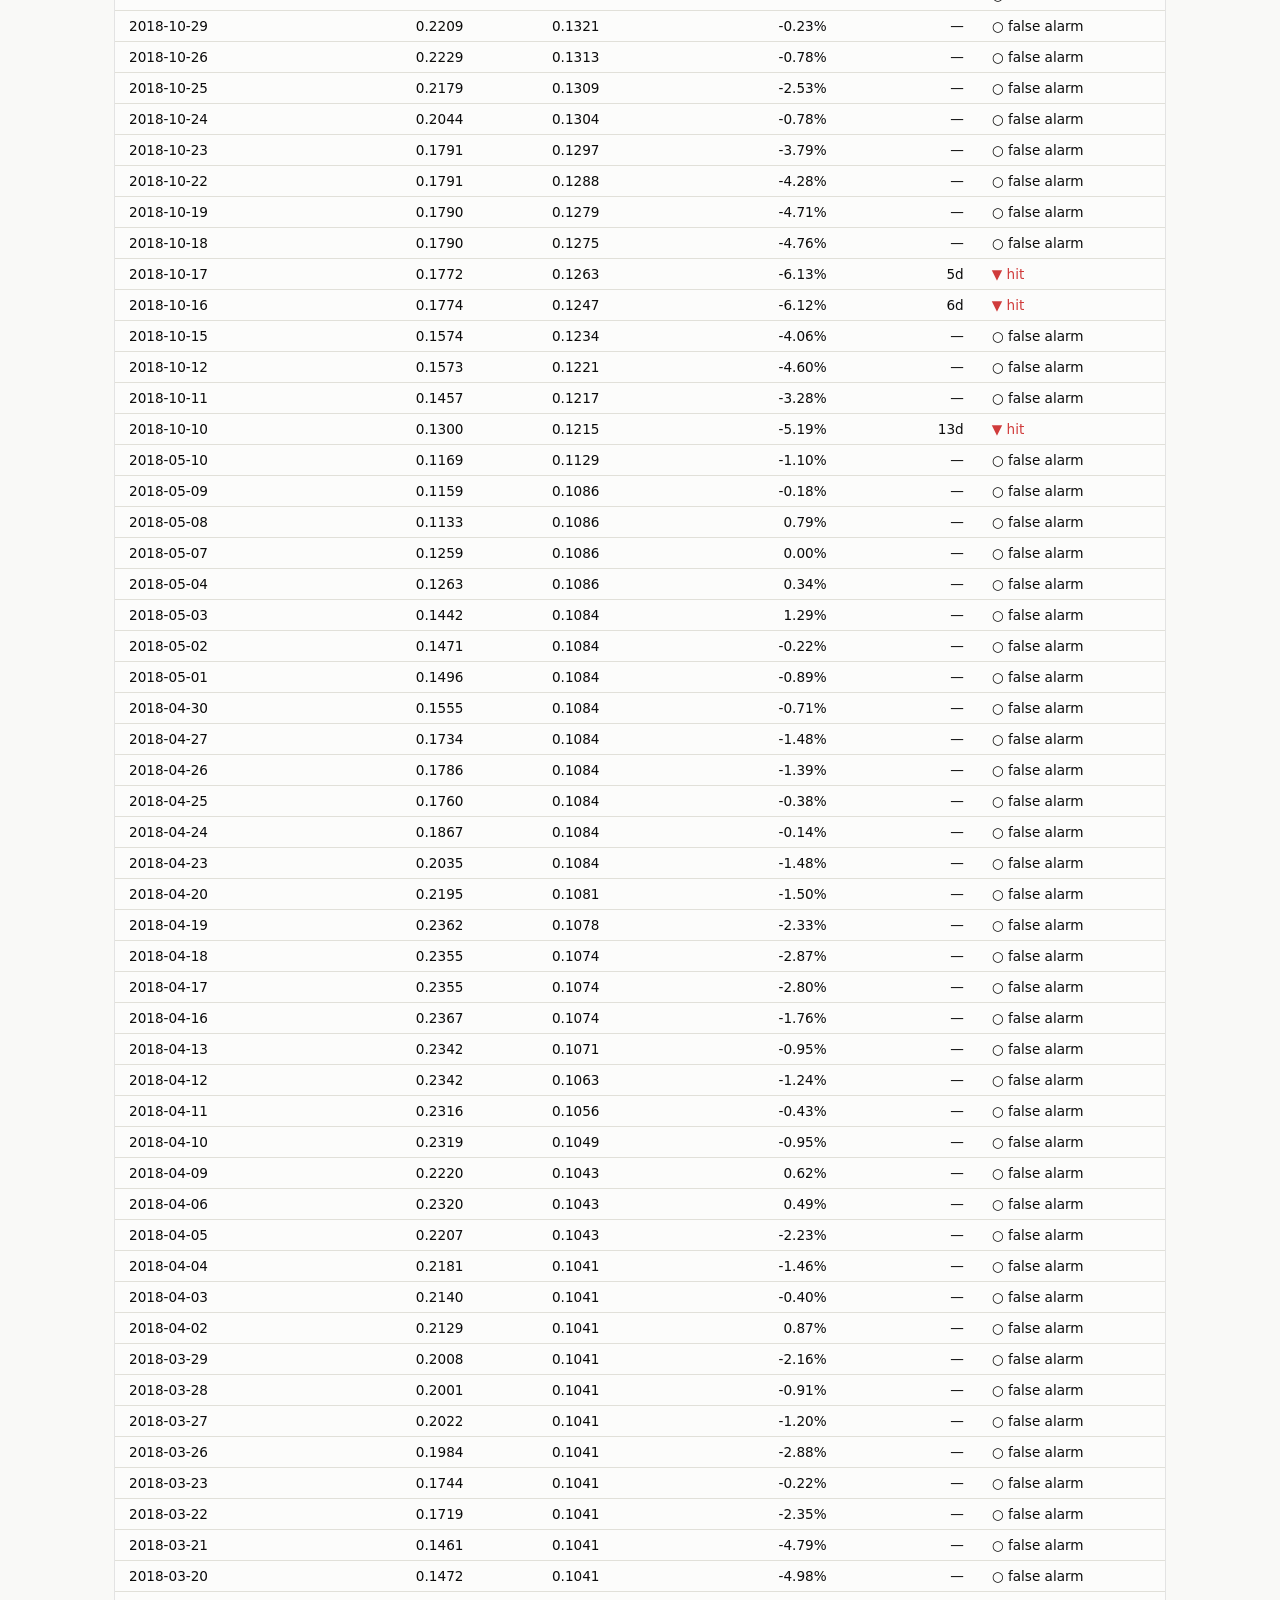
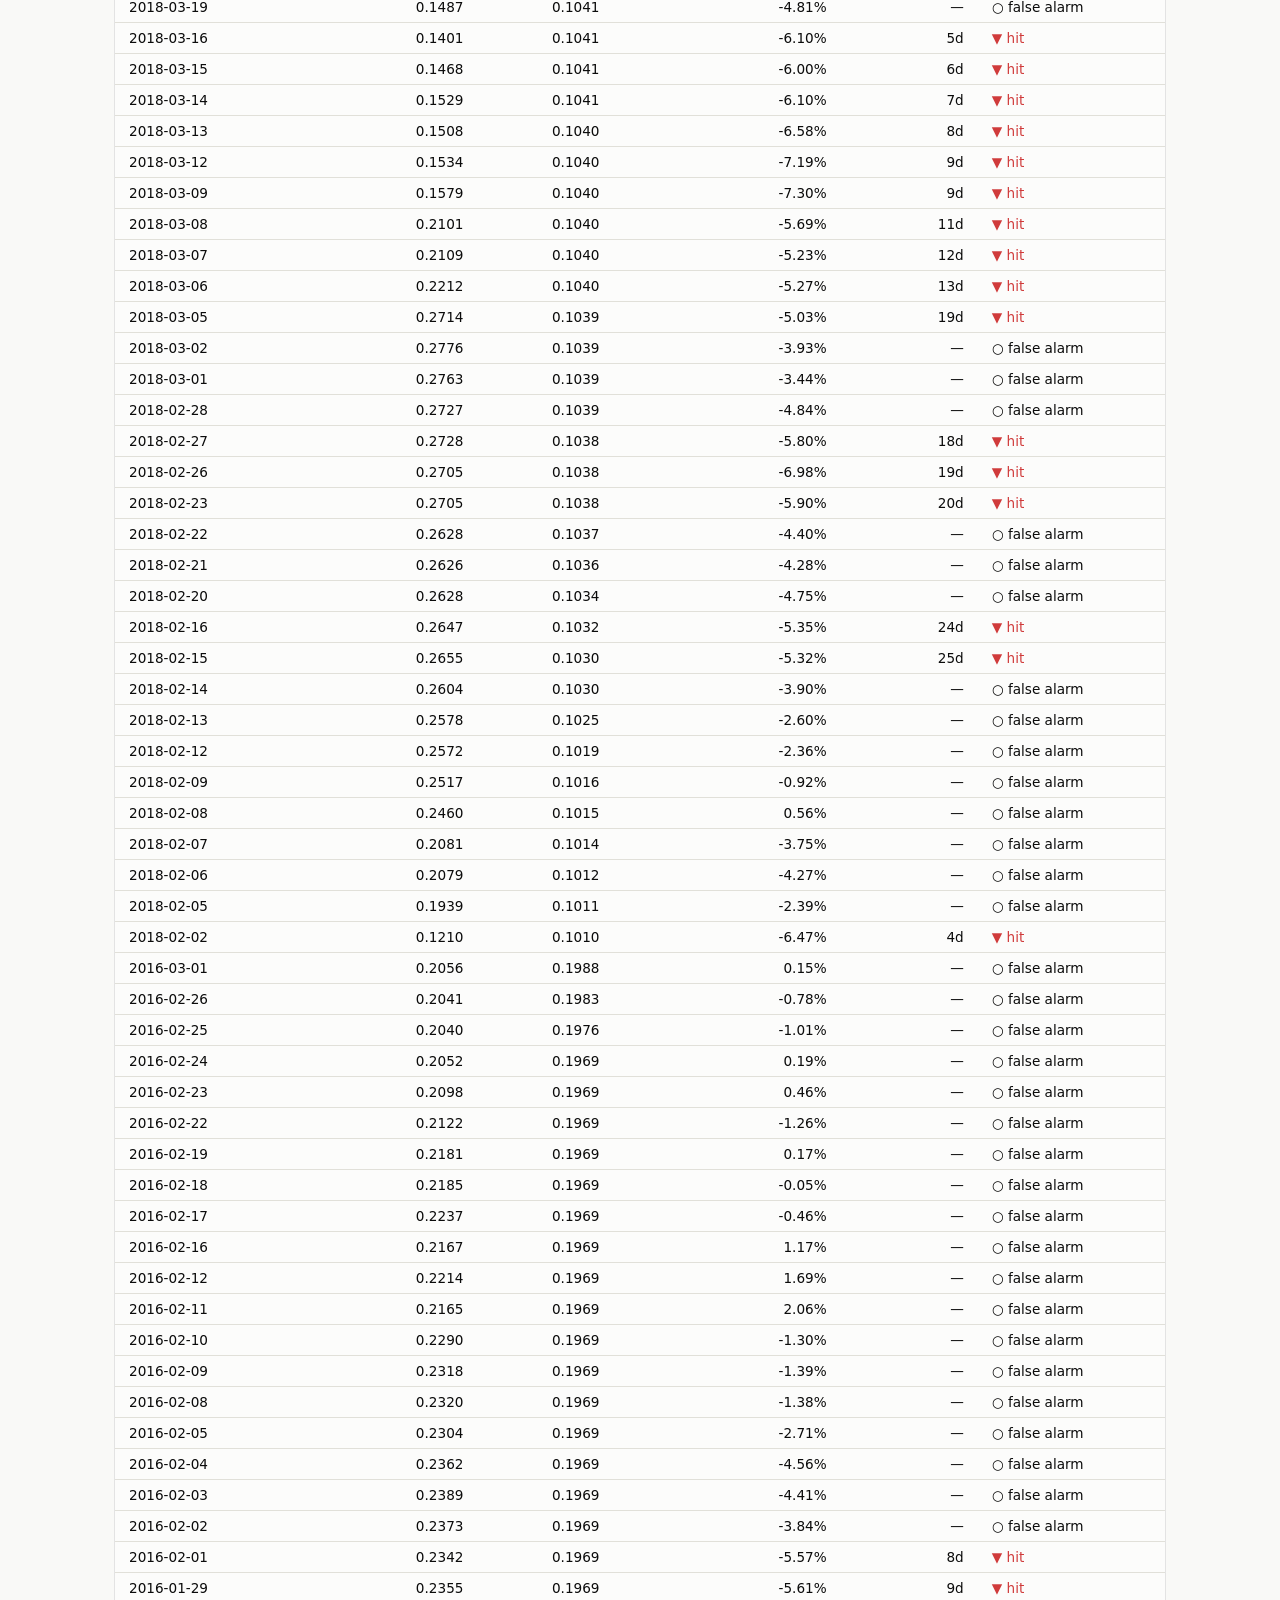
==== commit caa5c2ee: "Ship flag events newest-first Order reversed in the export (order is data, owned by Python); neighbo" ====
--- a/dashboard/index.html
+++ b/dashboard/index.html
@@ -240,7 +240,7 @@
   DATA = d;
 
   const h = d.headline, g = d.null_gate, m = d.ci_method;
-  const selected = d.events.length - 1;   // default: most recent flag
+  const selected = 0;   // default: most recent flag (events ship newest-first)
   const ciHover = `${m.name} — block=${m.block}, ${m.runs} resamples, seed=${m.seed}. ${m.assumption}`;
 
   document.getElementById("meta").textContent =
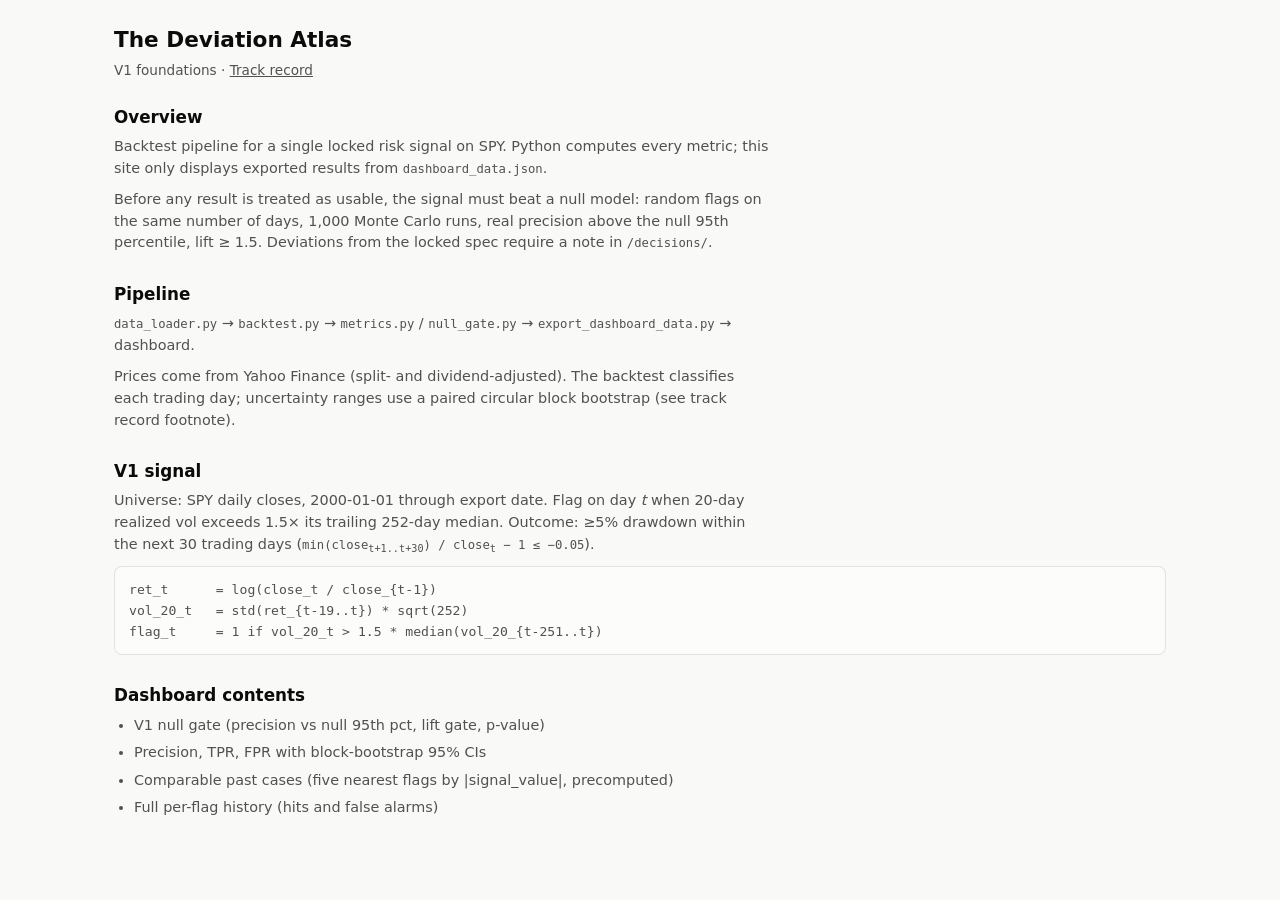
==== commit 11c8c028: "Restructure dashboard into multi-page layout - dashboard/index.html: intro/overview page (pipeline, " ====
--- a/dashboard/index.html
+++ b/dashboard/index.html
@@ -3,307 +3,66 @@
 <head>
 <meta charset="utf-8">
 <meta name="viewport" content="width=device-width, initial-scale=1">
-<title>The Deviation Atlas — Track Record</title>
-<style>
-  /* Role tokens (reference palette; swap for brand values in one place) */
-  :root {
-    --page:           #f9f9f7;
-    --surface-1:      #fcfcfb;
-    --text-primary:   #0b0b0b;
-    --text-secondary: #52514e;
-    --text-muted:     #898781;
-    --hairline:       #e1e0d9;
-    --border:         rgba(11,11,11,0.10);
-    --status-good:    #0ca30c;
-    --status-good-text: #006300;
-    --status-warning: #fab219;
-    --status-critical:#d03b3b;
-    --select-wash:    rgba(42,120,214,0.10);
-  }
-  @media (prefers-color-scheme: dark) {
-    :root {
-      --page:           #0d0d0d;
-      --surface-1:      #1a1a19;
-      --text-primary:   #ffffff;
-      --text-secondary: #c3c2b7;
-      --text-muted:     #898781;
-      --hairline:       #2c2c2a;
-      --border:         rgba(255,255,255,0.10);
-      --status-good:    #0ca30c;
-      --status-good-text: #0ca30c;
-      --status-warning: #fab219;
-      --status-critical:#d03b3b;
-      --select-wash:    rgba(57,135,229,0.18);
-    }
-  }
-  * { box-sizing: border-box; margin: 0; }
-  body {
-    background: var(--page);
-    color: var(--text-primary);
-    font-family: system-ui, -apple-system, "Segoe UI", sans-serif;
-    padding: 24px;
-    max-width: 1100px;
-    margin: 0 auto;
-  }
-  header { margin-bottom: 20px; }
-  h1 { font-size: 1.35rem; font-weight: 650; }
-  .sub { color: var(--text-secondary); font-size: 0.85rem; margin-top: 4px; }
-
-  /* Verdict banner — icon + label, never color alone */
-  .verdict {
-    display: inline-flex; align-items: center; gap: 8px; flex-wrap: wrap;
-    border: 1px solid var(--border); border-radius: 8px;
-    background: var(--surface-1);
-    padding: 10px 14px; margin: 14px 0 6px;
-    font-weight: 600; font-size: 0.95rem;
-  }
-  .verdict .detail { font-weight: 400; color: var(--text-secondary); font-size: 0.85rem; }
-  .pass { color: var(--status-good-text); }
-  .fail { color: var(--status-critical); }
-  .warn { color: var(--status-warning); }
-  .fragile-note {
-    display: block; width: 100%;
-    font-weight: 400; color: var(--text-secondary); font-size: 0.8rem; margin-top: 4px;
-  }
-
-  /* Stat tiles */
-  .tiles {
-    display: grid;
-    grid-template-columns: repeat(auto-fill, minmax(180px, 1fr));
-    gap: 12px; margin: 18px 0 10px;
-  }
-  .tile {
-    background: var(--surface-1);
-    border: 1px solid var(--border);
-    border-radius: 10px;
-    padding: 14px 16px;
-  }
-  .tile .label { color: var(--text-secondary); font-size: 0.78rem; }
-  .tile .value { font-size: 1.45rem; font-weight: 600; margin-top: 4px; }
-  .tile .value .ci { font-size: 0.85rem; font-weight: 400; color: var(--text-secondary); }
-  .tile .note  { color: var(--text-muted); font-size: 0.75rem; margin-top: 4px; }
-  .tile.hero .value { font-size: 2.6rem; }
-  .tile.hero .value .ci { font-size: 1rem; }
-  .tile.hero { grid-column: span 2; }
-
-  .footnote {
-    color: var(--text-muted); font-size: 0.75rem; line-height: 1.5;
-    margin: 0 0 26px; max-width: 72ch;
-  }
-
-  /* Comparable-cases panel */
-  .panel {
-    background: var(--surface-1);
-    border: 1px solid var(--border);
-    border-radius: 10px;
-    padding: 14px 16px; margin-bottom: 26px;
-  }
-  .panel h2 { font-size: 1rem; margin-bottom: 2px; }
-  .panel .sub { margin-bottom: 8px; }
-
-  /* Tables */
-  h2 { font-size: 1.05rem; margin-bottom: 4px; }
-  .tablewrap {
-    background: var(--surface-1);
-    border: 1px solid var(--border);
-    border-radius: 10px;
-    overflow-x: auto; margin-top: 10px;
-  }
-  table { border-collapse: collapse; width: 100%; font-size: 0.85rem; }
-  th, td { text-align: right; padding: 7px 14px; white-space: nowrap; }
-  th:first-child, td:first-child, th:last-child, td:last-child { text-align: left; }
-  th {
-    color: var(--text-muted); font-weight: 500; font-size: 0.75rem;
-    border-bottom: 1px solid var(--hairline);
-    position: sticky; top: 0; background: var(--surface-1);
-  }
-  td { border-bottom: 1px solid var(--hairline); font-variant-numeric: tabular-nums; }
-  tr:last-child td { border-bottom: none; }
-  #history tbody tr { cursor: pointer; }
-  #history tbody tr:hover { background: var(--select-wash); }
-  #history tbody tr.selected { background: var(--select-wash); }
-  #history tbody tr.selected td:first-child { font-weight: 600; }
-  .outcome { display: inline-flex; align-items: center; gap: 6px; }
-  .err {
-    background: var(--surface-1); border: 1px solid var(--border);
-    border-radius: 10px; padding: 16px; color: var(--status-critical);
-  }
-  code { font-size: 0.85em; }
-</style>
+<title>The Deviation Atlas</title>
+<link rel="stylesheet" href="common.css">
 </head>
 <body>
-<header>
-  <h1>The Deviation Atlas — track record</h1>
-  <div class="sub" id="meta">Loading dashboard_data.json…</div>
+<main class="page">
+<header class="page-header">
+  <h1>The Deviation Atlas</h1>
+  <div class="sub">V1 foundations · <a href="track-record.html">Track record</a></div>
 </header>
-<main id="app"></main>
 
-<script>
-"use strict";
-/* Display layer ONLY — every number below is pre-computed by Python
-   (metrics.py / null_gate.py / uncertainty.py via export_dashboard_data.py).
-   This file formats and renders; it never derives a metric, distance, or
-   sort order. Comparable cases use precomputed neighbor indices. */
+<section class="block">
+  <h2 class="section-title">Overview</h2>
+  <p>
+    Backtest pipeline for a single locked risk signal on SPY. Python computes every
+    metric; this site only displays exported results from
+    <code>dashboard_data.json</code>.
+  </p>
+  <p>
+    Before any result is treated as usable, the signal must beat a null model: random
+    flags on the same number of days, 1,000 Monte Carlo runs, real precision above the
+    null 95th percentile, lift ≥ 1.5. Deviations from the locked spec require a note in
+    <code>/decisions/</code>.
+  </p>
+</section>
 
-let DATA = null;
+<section class="block">
+  <h2 class="section-title">Pipeline</h2>
+  <p>
+    <code>data_loader.py</code> → <code>backtest.py</code> → <code>metrics.py</code> /
+    <code>null_gate.py</code> → <code>export_dashboard_data.py</code> → dashboard.
+  </p>
+  <p>
+    Prices come from Yahoo Finance (split- and dividend-adjusted). The backtest classifies
+    each trading day; uncertainty ranges use a paired circular block bootstrap (see track
+    record footnote).
+  </p>
+</section>
 
-const pct  = (x, d = 1) => x == null ? "—" : (x * 100).toFixed(d) + "%";
-const num  = x => x == null ? "—" : x.toLocaleString("en-US");
-const fx   = (x, d = 2) => x == null ? "—" : x.toFixed(d);
-const days = x => x == null ? "—" : `${(+x).toFixed(0)}d`;
-const esc  = s => String(s).replace(/[&<>"']/g, c => `&#${c.charCodeAt(0)};`);
-const rng  = (lo, hi, d = 1) => (lo == null || hi == null)
-  ? "" : ` <span class="ci">[${pct(lo, d)}–${pct(hi, d)}]</span>`;
+<section class="block">
+  <h2 class="section-title">V1 signal</h2>
+  <p>
+    Universe: SPY daily closes, 2000-01-01 through export date. Flag on day
+    <em>t</em> when 20-day realized vol exceeds 1.5× its trailing 252-day median.
+    Outcome: ≥5% drawdown within the next 30 trading days
+    (<code>min(close<sub>t+1..t+30</sub>) / close<sub>t</sub> − 1 ≤ −0.05</code>).
+  </p>
+  <pre class="formula">ret_t      = log(close_t / close_{t-1})
+vol_20_t   = std(ret_{t-19..t}) * sqrt(252)
+flag_t     = 1 if vol_20_t > 1.5 * median(vol_20_{t-251..t})</pre>
+</section>
 
-function tile(label, value, note, opts = {}) {
-  const title = opts.hover ? ` title="${esc(opts.hover)}"` : "";
-  return `<div class="tile${opts.hero ? " hero" : ""}"${title}>
-    <div class="label">${esc(label)}</div>
-    <div class="value">${value}</div>
-    ${note ? `<div class="note">${esc(note)}</div>` : ""}
-  </div>`;
-}
-
-function verdictBanner(g, h) {
-  let head, cls;
-  if (!g.v1_pass)       { cls = "fail"; head = "✕ V1 gate: FAIL"; }
-  else if (g.fragile)   { cls = "warn"; head = "⚠ V1 gate: PASS (fragile)"; }
-  else                  { cls = "pass"; head = "✓ V1 gate: PASS"; }
-  const fragileNote = g.fragile ? `<span class="fragile-note">Fragile: the
-    clustering-aware CI lower bound for precision (${pct(h.precision_ci_bb_low)})
-    falls at or below the null model's 95th percentile (${pct(g.null_p95)}) —
-    the pass is not robust to regime-level uncertainty.</span>` : "";
-  return `<div class="verdict">
-    <span class="${cls}">${head}</span>
-    <span class="detail">
-      lift gate ${g.lift_gate_pass ? "pass" : "fail"} (${fx(g.real_lift)}x vs ≥1.5) ·
-      precision gate ${g.precision_gate_pass ? "pass" : "fail"}
-      (${pct(g.real_precision)} vs null 95th pct ${pct(g.null_p95)}, p=${fx(g.p_value, 3)})
-    </span>
-    ${fragileNote}
-  </div>`;
-}
-
-function eventRow(e, i, selected) {
-  const hit = e.outcome === "hit";
-  return `<tr data-idx="${i}" class="${i === selected ? "selected" : ""}">
-    <td>${esc(e.flag_date)}</td>
-    <td>${fx(e.signal_value, 4)}</td>
-    <td>${fx(e.threshold, 4)}</td>
-    <td>${pct(e.max_drawdown_30d, 2)}</td>
-    <td>${e.lead_time == null ? "—" : days(e.lead_time)}</td>
-    <td><span class="outcome ${hit ? "fail" : ""}">${hit ? "▼ hit" : "○ false alarm"}</span></td>
-  </tr>`;
-}
-
-function neighborRows(idx) {
-  /* Neighbor indices are precomputed in Python (nearest by |signal_value|
-     distance) — this just looks them up and prints rows. */
-  return DATA.events[idx].neighbors.map(j => {
-    const e = DATA.events[j];
-    const hit = e.outcome === "hit";
-    return `<tr>
-      <td>${esc(e.flag_date)}</td>
-      <td>${fx(e.signal_value, 4)}</td>
-      <td>${pct(e.max_drawdown_30d, 2)}</td>
-      <td>${e.lead_time == null ? "—" : days(e.lead_time)}</td>
-      <td><span class="outcome ${hit ? "fail" : ""}">${hit ? "▼ hit" : "○ false alarm"}</span></td>
-    </tr>`;
-  }).join("");
-}
-
-function renderComparable(idx) {
-  const e = DATA.events[idx];
-  document.getElementById("cmp-sub").innerHTML =
-    `Viewing <strong>${esc(e.flag_date)}</strong> (signal ${fx(e.signal_value, 4)},
-     ${e.outcome === "hit" ? "hit" : "false alarm"}) — the ${DATA.n_neighbors}
-     past flags with the closest signal value, and what happened next:`;
-  document.getElementById("cmp-body").innerHTML = neighborRows(idx);
-  document.querySelectorAll("#history tbody tr").forEach(tr => {
-    tr.classList.toggle("selected", +tr.dataset.idx === idx);
-  });
-}
-
-async function render() {
-  const app = document.getElementById("app");
-  let d;
-  try {
-    const r = await fetch("dashboard_data.json", { cache: "no-store" });
-    if (!r.ok) throw new Error(`HTTP ${r.status}`);
-    d = await r.json();
-  } catch (err) {
-    app.innerHTML = `<div class="err">Could not load <code>dashboard_data.json</code>
-      (${esc(err.message)}). If opened as a file://, serve the folder instead:
-      <code>python -m http.server</code> then open http://localhost:8000/dashboard/</div>`;
-    return;
-  }
-  DATA = d;
-
-  const h = d.headline, g = d.null_gate, m = d.ci_method;
-  const selected = 0;   // default: most recent flag (events ship newest-first)
-  const ciHover = `${m.name} — block=${m.block}, ${m.runs} resamples, seed=${m.seed}. ${m.assumption}`;
-
-  document.getElementById("meta").textContent =
-    `${d.ticker} · ${num(h.n_days)} classified trading days · generated ${d.generated_at}`;
-
-  app.innerHTML = `
-    ${verdictBanner(g, h)}
-    <div class="tiles">
-      ${tile("Precision (hits / flags)",
-             `${pct(h.precision)}${rng(h.precision_ci_bb_low, h.precision_ci_bb_high)}`,
-             "95% CI, block bootstrap — see footnote", { hero: true, hover: ciHover })}
-      ${tile("Signal fired", num(h.total_flags), `across ${num(h.n_days)} days`)}
-      ${tile("Hits", num(h.hit_count), ">5% drawdown followed within 30 days")}
-      ${tile("False alarms", num(h.false_alarm_count), "no such drawdown followed")}
-      ${tile("Base rate", pct(h.base_rate), "any-day 5%/30d drawdown probability")}
-      ${tile("Lift", fx(h.lift) + "x", "precision / base rate")}
-      ${tile("Hit rate (TPR)",
-             `${pct(h.hit_rate_tpr)}${rng(h.tpr_ci_bb_low, h.tpr_ci_bb_high)}`,
-             "flags among all drawdown days", { hover: ciHover })}
-      ${tile("False alarm rate (FPR)",
-             `${pct(h.false_alarm_rate_fpr)}${rng(h.fpr_ci_bb_low, h.fpr_ci_bb_high)}`,
-             "flags among calm days", { hover: ciHover })}
-      ${tile("Avg drawdown on hits", pct(h.avg_drawdown_on_hits),
-             `median ${pct(h.median_drawdown_on_hits)}`)}
-      ${tile("Avg lead time on hits", days(h.avg_lead_time_on_hits), "flag to −5% crossing")}
-    </div>
-    <p class="footnote">Uncertainty ranges are 95% CIs from a
-      ${esc(m.name)} (block=${m.block}, ${num(m.runs)} resamples, fixed seed
-      ${m.seed}). ${esc(m.assumption)} Wilson 95% CI on precision for comparison:
-      ${pct(h.precision_ci_low)}–${pct(h.precision_ci_high)} — narrower because it
-      wrongly treats clustered flag-days as independent trials.</p>
-
-    <div class="panel">
-      <h2>Comparable past cases</h2>
-      <div class="sub" id="cmp-sub"></div>
-      <div class="tablewrap"><table>
-        <thead><tr>
-          <th>Flag date</th><th>Signal (vol_20)</th>
-          <th>Max drawdown 30d</th><th>Lead time</th><th>Outcome</th>
-        </tr></thead>
-        <tbody id="cmp-body"></tbody>
-      </table></div>
-      <div class="sub" style="margin-top:8px">Click any row in the history table
-        below to compare a different flag.</div>
-    </div>
-
-    <h2>Per-signal history</h2>
-    <div class="sub">All ${num(d.events.length)} flag events, unfiltered — false alarms included.</div>
-    <div class="tablewrap" id="history"><table>
-      <thead><tr>
-        <th>Flag date</th><th>Signal (vol_20)</th><th>Threshold</th>
-        <th>Max drawdown 30d</th><th>Lead time</th><th>Outcome</th>
-      </tr></thead>
-      <tbody>${d.events.map((e, i) => eventRow(e, i, selected)).join("")}</tbody>
-    </table></div>`;
-
-  renderComparable(selected);
-  document.querySelector("#history tbody").addEventListener("click", ev => {
-    const tr = ev.target.closest("tr[data-idx]");
-    if (tr) renderComparable(+tr.dataset.idx);
-  });
-}
-render();
-</script>
+<section class="block">
+  <h2 class="section-title">Dashboard contents</h2>
+  <ul>
+    <li>V1 null gate (precision vs null 95th pct, lift gate, p-value)</li>
+    <li>Precision, TPR, FPR with block-bootstrap 95% CIs</li>
+    <li>Comparable past cases (five nearest flags by |signal_value|, precomputed)</li>
+    <li>Full per-flag history (hits and false alarms)</li>
+  </ul>
+</section>
+</main>
 </body>
 </html>
--- a/dashboard/common.css
+++ b/dashboard/common.css
@@ -0,0 +1,167 @@
+:root {
+  --page:           #f9f9f7;
+  --surface-1:      #fcfcfb;
+  --text-primary:   #0b0b0b;
+  --text-secondary: #52514e;
+  --text-muted:     #898781;
+  --hairline:       #e1e0d9;
+  --border:         rgba(11,11,11,0.10);
+  --status-good:    #0ca30c;
+  --status-good-text: #006300;
+  --status-warning: #fab219;
+  --status-critical:#d03b3b;
+  --select-wash:    rgba(42,120,214,0.10);
+  --radius:         10px;
+  --max-width:      1100px;
+}
+@media (prefers-color-scheme: dark) {
+  :root {
+    --page:           #0d0d0d;
+    --surface-1:      #1a1a19;
+    --text-primary:   #ffffff;
+    --text-secondary: #c3c2b7;
+    --text-muted:     #898781;
+    --hairline:       #2c2c2a;
+    --border:         rgba(255,255,255,0.10);
+    --status-good:    #0ca30c;
+    --status-good-text: #0ca30c;
+    --status-warning: #fab219;
+    --status-critical:#d03b3b;
+    --select-wash:    rgba(57,135,229,0.18);
+  }
+}
+
+* { box-sizing: border-box; margin: 0; }
+
+body {
+  background: var(--page);
+  color: var(--text-primary);
+  font-family: system-ui, -apple-system, "Segoe UI", sans-serif;
+  line-height: 1.5;
+}
+
+a { color: inherit; }
+a:hover { text-decoration: underline; }
+
+.page {
+  max-width: var(--max-width);
+  margin: 0 auto;
+  padding: 24px;
+}
+
+header.page-header { margin-bottom: 24px; }
+header.page-header h1 { font-size: 1.35rem; font-weight: 650; }
+.sub { color: var(--text-secondary); font-size: 0.85rem; margin-top: 4px; }
+
+.block { margin-bottom: 28px; }
+.block p,
+.block li {
+  color: var(--text-secondary);
+  font-size: 0.9rem;
+  max-width: 72ch;
+}
+.block p + p { margin-top: 10px; }
+.block ul {
+  color: var(--text-secondary);
+  font-size: 0.9rem;
+  padding-left: 1.25rem;
+  max-width: 72ch;
+}
+.block li + li { margin-top: 6px; }
+
+h2.section-title { font-size: 1.05rem; margin-bottom: 6px; font-weight: 600; }
+
+.formula {
+  background: var(--surface-1);
+  border: 1px solid var(--border);
+  border-radius: 8px;
+  padding: 12px 14px;
+  font-family: ui-monospace, "Cascadia Code", "Consolas", monospace;
+  font-size: 0.82rem;
+  color: var(--text-secondary);
+  overflow-x: auto;
+  margin-top: 10px;
+  line-height: 1.6;
+  white-space: pre;
+}
+
+.verdict {
+  display: inline-flex; align-items: center; gap: 8px; flex-wrap: wrap;
+  border: 1px solid var(--border); border-radius: 8px;
+  background: var(--surface-1);
+  padding: 10px 14px; margin: 14px 0 6px;
+  font-weight: 600; font-size: 0.95rem;
+}
+.verdict .detail { font-weight: 400; color: var(--text-secondary); font-size: 0.85rem; }
+.pass { color: var(--status-good-text); }
+.fail { color: var(--status-critical); }
+.warn { color: var(--status-warning); }
+.fragile-note {
+  display: block; width: 100%;
+  font-weight: 400; color: var(--text-secondary); font-size: 0.8rem; margin-top: 4px;
+}
+
+.tiles {
+  display: grid;
+  grid-template-columns: repeat(auto-fill, minmax(180px, 1fr));
+  gap: 12px; margin: 18px 0 10px;
+}
+.tile {
+  background: var(--surface-1);
+  border: 1px solid var(--border);
+  border-radius: var(--radius);
+  padding: 14px 16px;
+}
+.tile .label { color: var(--text-secondary); font-size: 0.78rem; }
+.tile .value { font-size: 1.45rem; font-weight: 600; margin-top: 4px; }
+.tile .value .ci { font-size: 0.85rem; font-weight: 400; color: var(--text-secondary); }
+.tile .note  { color: var(--text-muted); font-size: 0.75rem; margin-top: 4px; }
+.tile.hero .value { font-size: 2.6rem; }
+.tile.hero .value .ci { font-size: 1rem; }
+.tile.hero { grid-column: span 2; }
+
+.footnote {
+  color: var(--text-muted); font-size: 0.75rem; line-height: 1.5;
+  margin: 0 0 26px; max-width: 72ch;
+}
+
+.panel {
+  background: var(--surface-1);
+  border: 1px solid var(--border);
+  border-radius: var(--radius);
+  padding: 14px 16px; margin-bottom: 26px;
+}
+.panel h2 { font-size: 1rem; margin-bottom: 2px; }
+.panel .sub { margin-bottom: 8px; }
+
+.tablewrap {
+  background: var(--surface-1);
+  border: 1px solid var(--border);
+  border-radius: var(--radius);
+  overflow-x: auto; margin-top: 10px;
+}
+table { border-collapse: collapse; width: 100%; font-size: 0.85rem; }
+th, td { text-align: right; padding: 7px 14px; white-space: nowrap; }
+th:first-child, td:first-child, th:last-child, td:last-child { text-align: left; }
+th {
+  color: var(--text-muted); font-weight: 500; font-size: 0.75rem;
+  border-bottom: 1px solid var(--hairline);
+  position: sticky; top: 0; background: var(--surface-1);
+}
+td { border-bottom: 1px solid var(--hairline); font-variant-numeric: tabular-nums; }
+tr:last-child td { border-bottom: none; }
+#history tbody tr { cursor: pointer; }
+#history tbody tr:hover { background: var(--select-wash); }
+#history tbody tr.selected { background: var(--select-wash); }
+#history tbody tr.selected td:first-child { font-weight: 600; }
+.outcome { display: inline-flex; align-items: center; gap: 6px; }
+.err {
+  background: var(--surface-1); border: 1px solid var(--border);
+  border-radius: var(--radius); padding: 16px; color: var(--status-critical);
+}
+code { font-size: 0.85em; }
+
+@media (max-width: 640px) {
+  .tile.hero { grid-column: span 1; }
+  .tile.hero .value { font-size: 2rem; }
+}
